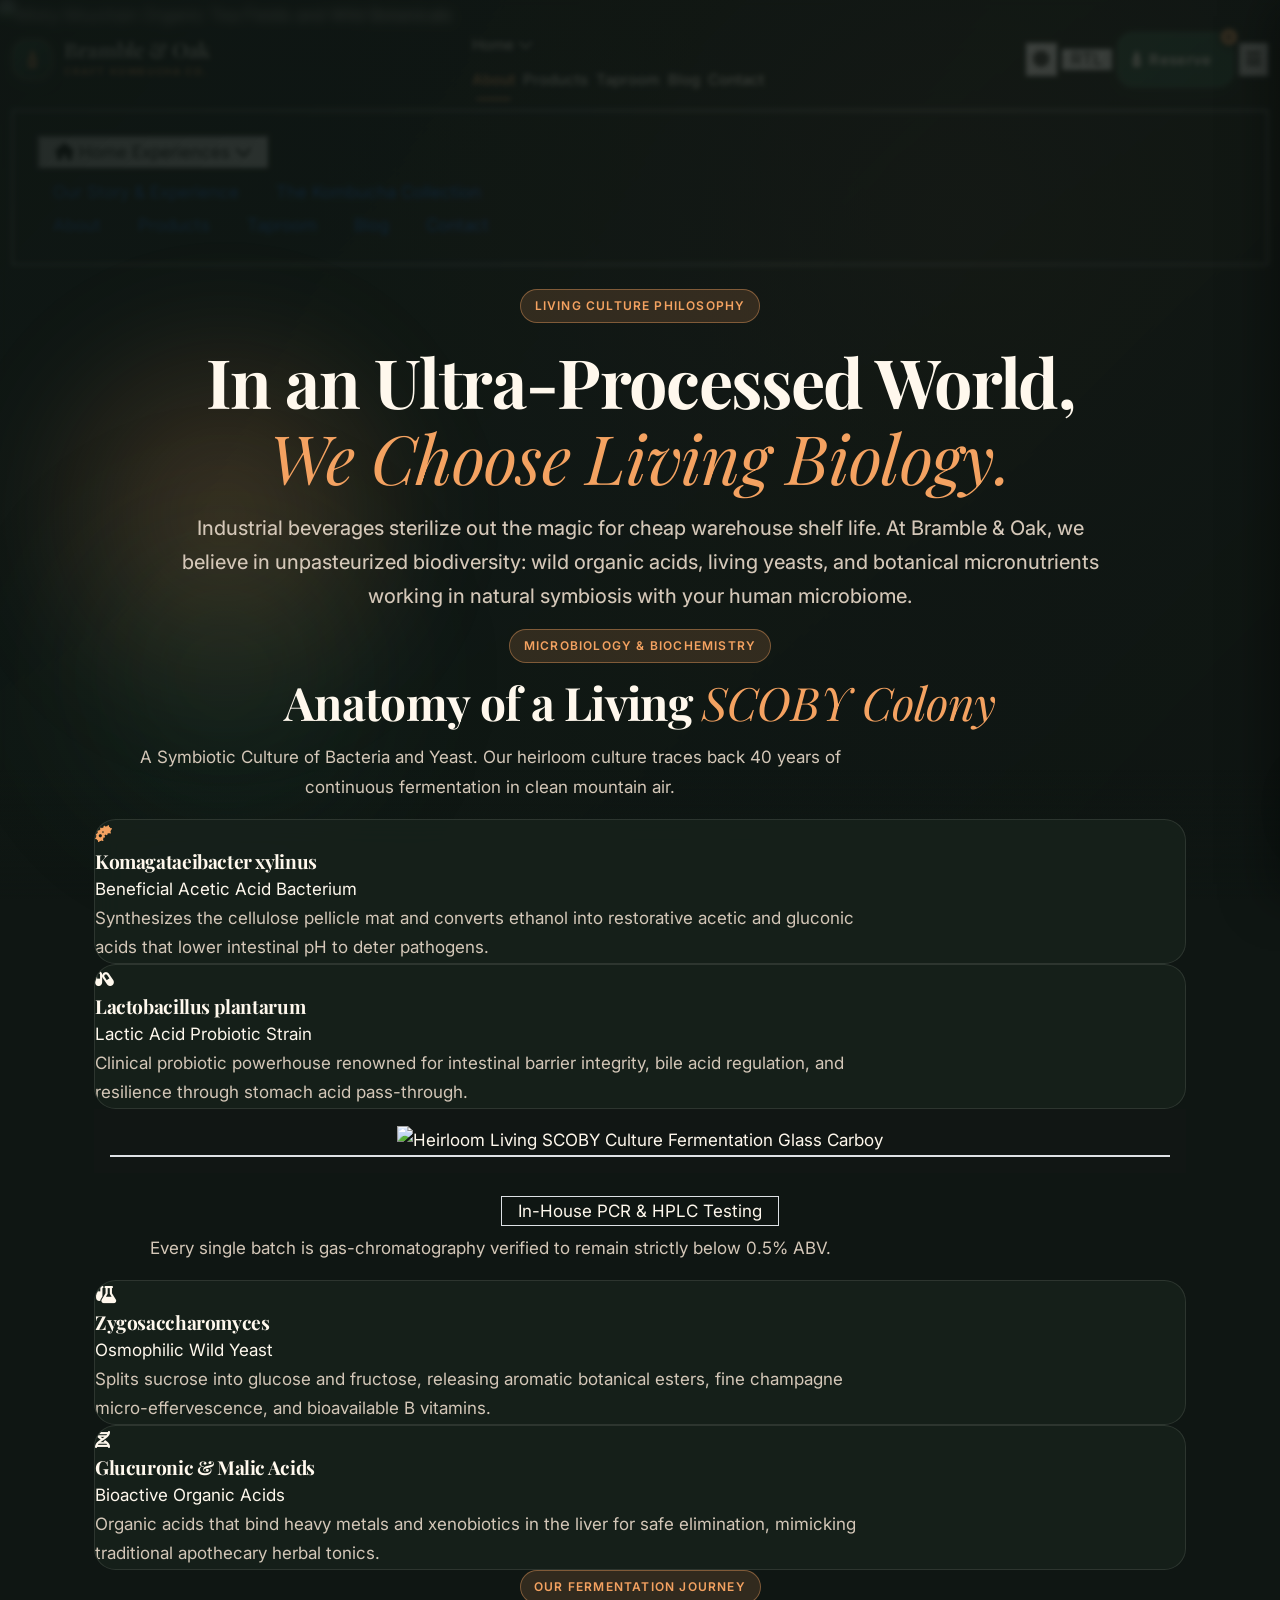
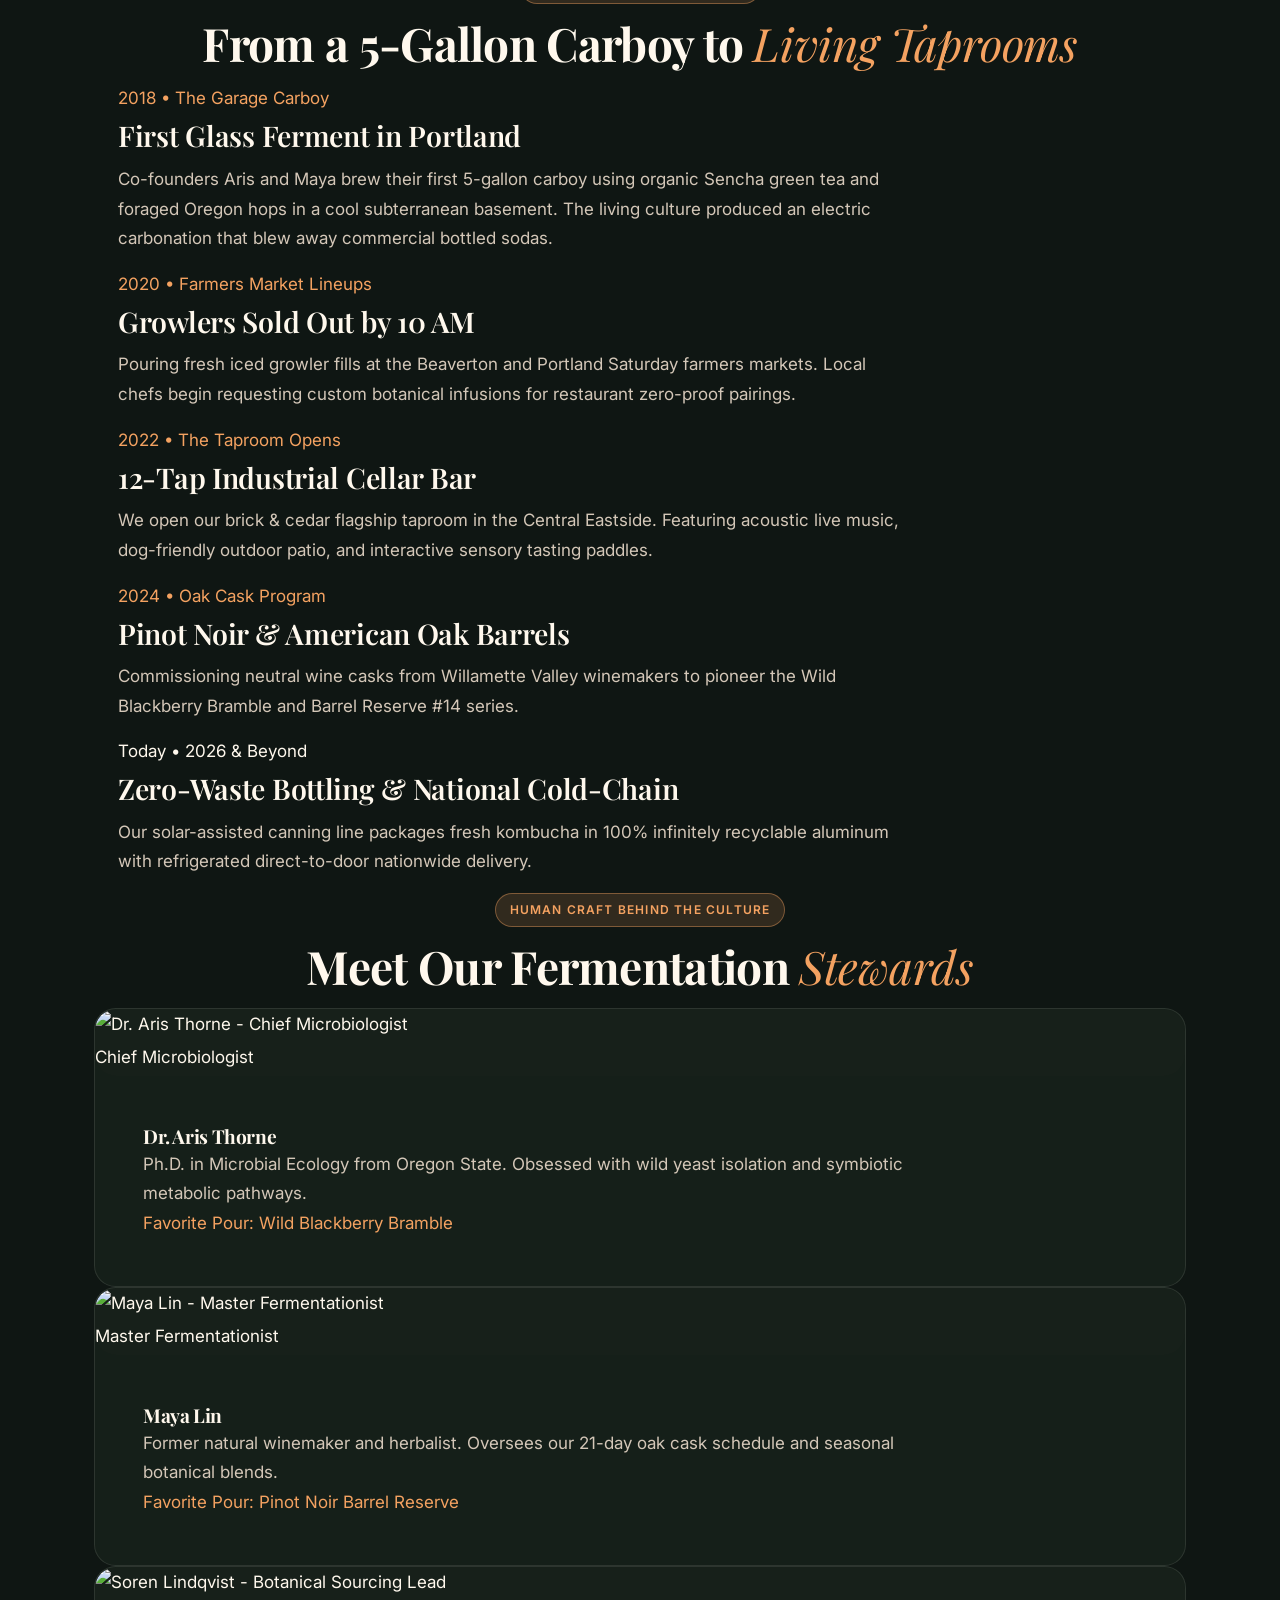
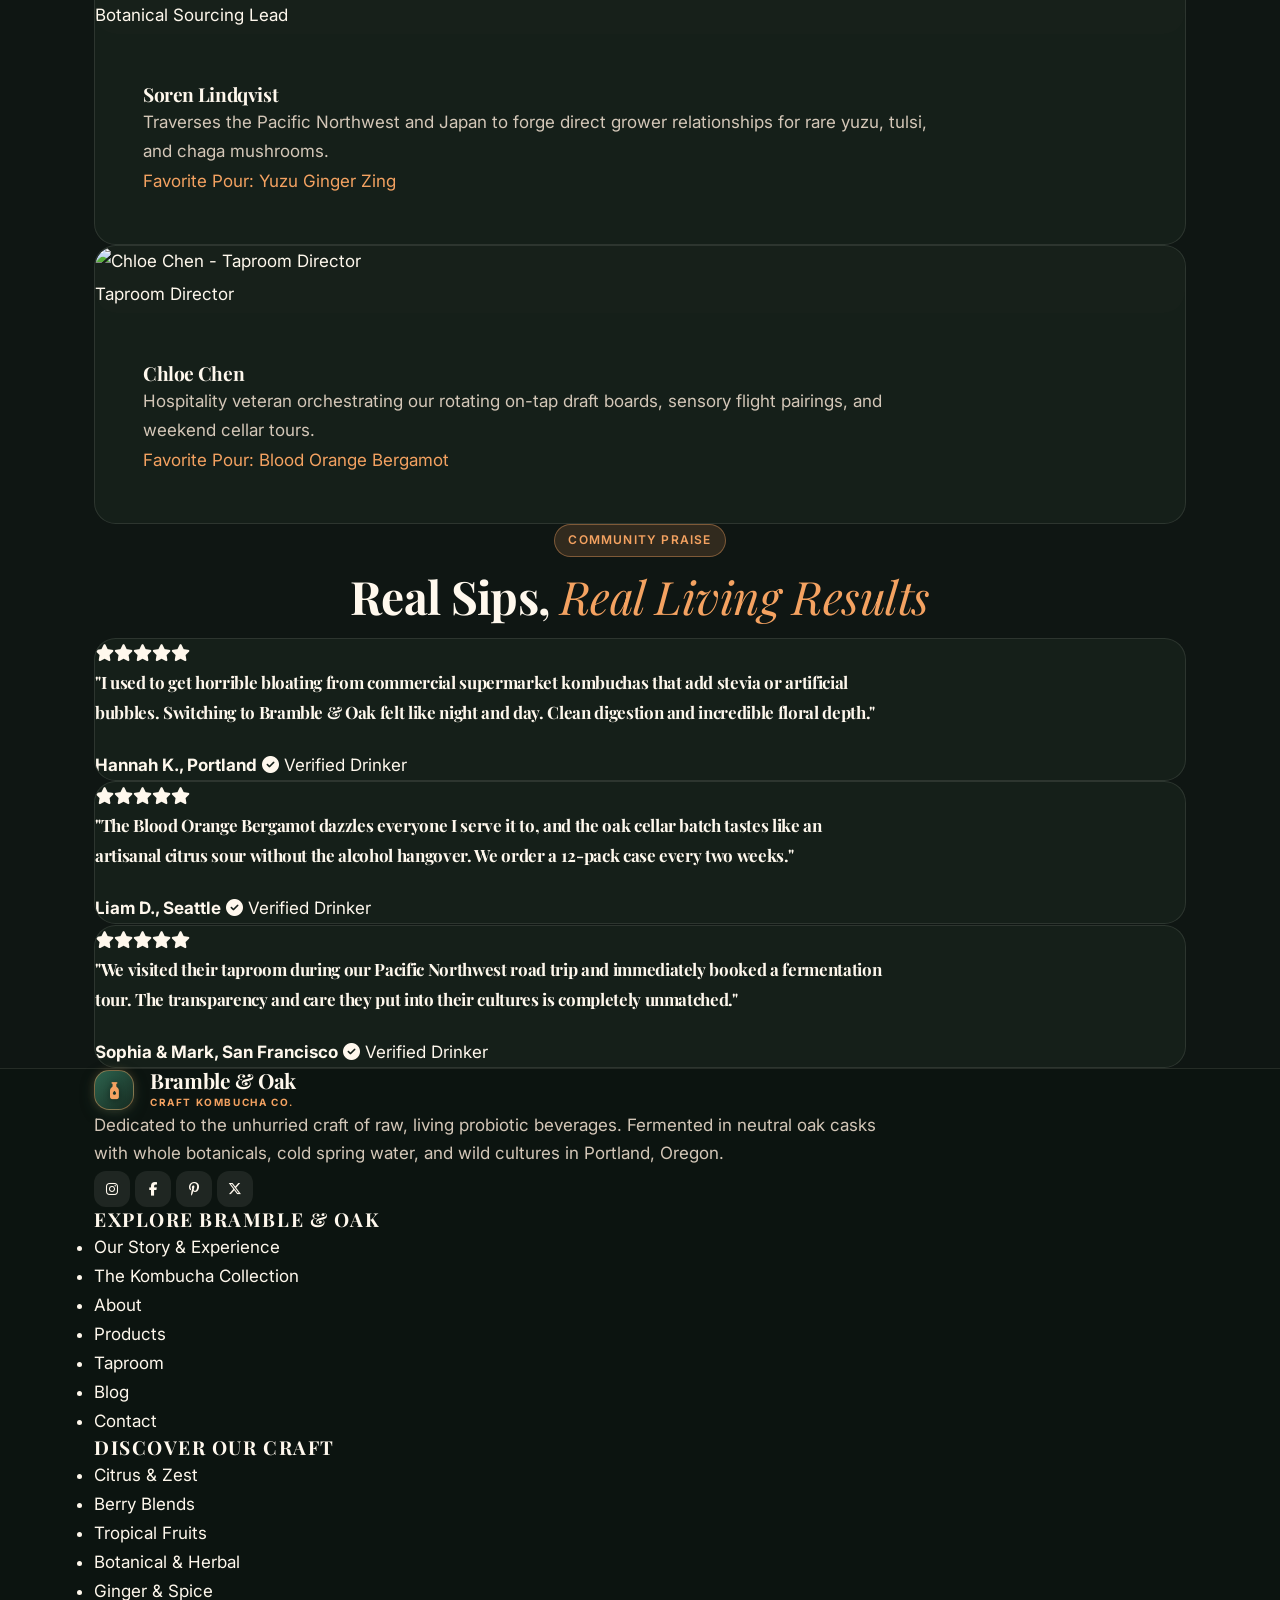
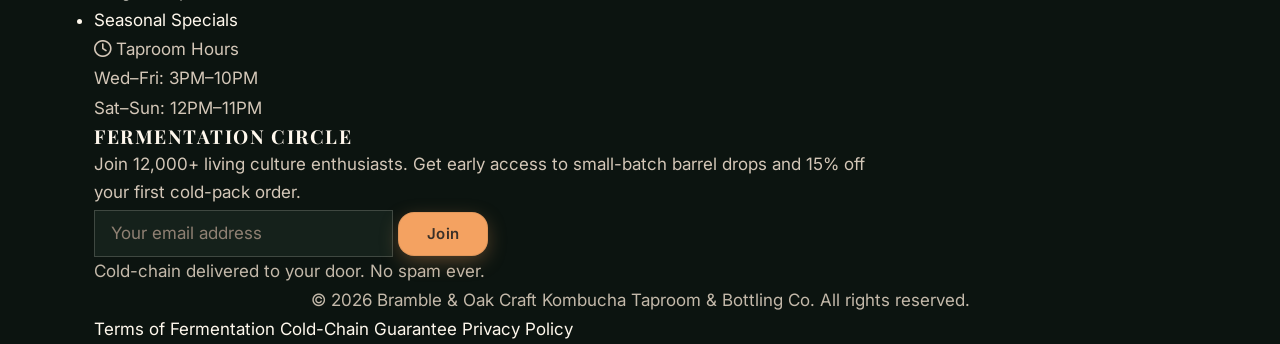
==== about.html @ 80ea899b "Initial commit - Craft Kombucha Taproom and Bottling Company" ====
<!DOCTYPE html>
<html lang="en" dir="ltr" class="dark">
<head>
  <meta charset="UTF-8">
  <meta name="viewport" content="width=device-width, initial-scale=1.0">
  <title>About Our Heritage & Science | Bramble & Oak Craft Kombucha</title>
  <meta name="description" content="Discover the craft kombucha heritage, SCOBY science, botanical sourcing, and master brewer team behind Bramble & Oak.">

  <!-- Responsive Brand Favicon -->
  <link rel="icon" type="image/svg+xml" href="assets/images/favicon.svg">
  <link rel="alternate icon" href="assets/images/favicon.svg">
  <meta name="theme-color" content="#234E3D">

  <!-- Zero-Flash Theme & RTL Initializer -->
  <script>
    (function() {
      const theme = localStorage.getItem('zyma_theme_preference');
      if (theme === 'light') {
        document.documentElement.classList.remove('dark');
      } else {
        document.documentElement.classList.add('dark');
      }
      const dir = localStorage.getItem('zyma_direction_preference');
      if (dir === 'rtl') {
        document.documentElement.setAttribute('dir', 'rtl');
      }
    })();
  </script>

  <!-- Google Fonts: Playfair Display (Headings) & Inter (Body, Nav & Buttons) -->
  <link rel="preconnect" href="https://fonts.googleapis.com">
  <link rel="preconnect" href="https://fonts.gstatic.com" crossorigin>
  <link href="https://fonts.googleapis.com/css2?family=Inter:wght@300;400;500;600;700&family=Playfair+Display:ital,wght@0,400;0,600;0,700;0,800;1,400;1,600;1,700&display=swap" rel="stylesheet">

  <!-- Bootstrap 5.3 CSS -->
  <link href="https://cdn.jsdelivr.net/npm/bootstrap@5.3.3/dist/css/bootstrap.min.css" rel="stylesheet">

  <!-- Font Awesome 6 Icons -->
  <link rel="stylesheet" href="https://cdnjs.cloudflare.com/ajax/libs/font-awesome/6.5.1/css/all.min.css">

  <!-- AOS Animations -->
  <link href="https://unpkg.com/aos@2.3.1/dist/aos.css" rel="stylesheet">

  <!-- Tailwind CSS CDN -->
  <script src="https://cdn.tailwindcss.com"></script>
  <script>
    tailwind.config = {
      darkMode: 'class',
      theme: {
        extend: {
          colors: {
            'forest-green': '#234E3D',
            'forest-green-hover': '#1B3F31',
            'warm-orange': '#F4A261',
            'warm-orange-hover': '#E7924F',
            'dark-brown': '#3A3028',
            'cream': '#FFF8ED',
            brand: {
              green: '#234E3D',
              orange: '#F4A261',
              brown: '#3A3028',
              cream: '#FFF8ED',
              dark: '#0F1613',
              surface: '#17211C',
            }
          },
          fontFamily: {
            heading: ['Playfair Display', 'Georgia', 'serif'],
            serif: ['Playfair Display', 'Georgia', 'serif'],
            body: ['Inter', 'system-ui', 'sans-serif'],
            sans: ['Inter', 'system-ui', 'sans-serif'],
          }
        }
      }
    }
  </script>

  <!-- Custom CSS -->
  <link rel="stylesheet" href="assets/css/custom.css">
</head>
<body class="bg-[#FDFBF7] dark:bg-[#0F1613] text-[#3A3028] dark:text-[#FFF8ED] transition-colors duration-300">

  <!-- ==========================================================================
       GLOBAL STICKY GLASSMORPHIC NAVBAR (BRAMBLE & OAK)
       ========================================================================== -->
  <header id="mainNavbar" class="fixed top-0 left-0 right-0 z-50 py-4 transition-all duration-300 border-b border-transparent">
    <div class="container mx-auto px-2.5 sm:px-6 lg:px-8">
      <div class="navbar-header-row flex items-center justify-between flex-nowrap w-full">
        
        <!-- Brand Logo -->
        <a href="index.html" class="brand-logo flex items-center gap-2.5 sm:gap-3 group text-decoration-none shrink min-w-0" aria-label="Bramble & Oak Craft Kombucha">
          <div class="brand-logo-icon shrink-0">
            <i class="fa-solid fa-bottle-droplet text-base sm:text-lg"></i>
          </div>
          <div class="brand-logo-text flex flex-col justify-center min-w-0">
            <span class="brand-logo-title">Bramble &amp; Oak</span>
            <span class="brand-logo-subtitle">Craft Kombucha Co.</span>
          </div>
        </a>

        <!-- Desktop Navigation Links (Inter, 14–16px, Medium/Semibold Weight) -->
        <nav class="hidden lg:flex items-center gap-7 text-sm font-medium text-[#3A3028] dark:text-[#FFF8ED]">
          <!-- Home Dropdown -->
          <div class="relative nav-dropdown-wrapper" id="homeDropdownWrapper">
            <button id="homeDropdownBtn" class="nav-link-item flex items-center gap-1.5 hover:text-[#F4A261] dark:hover:text-[#F4A261] transition py-2 border-0 bg-transparent text-[#3A3028] dark:text-[#FFF8ED]" aria-haspopup="true" aria-expanded="false">
              <span>Home</span>
              <i class="fa-solid fa-chevron-down text-[10px] opacity-75 transition-transform duration-200"></i>
            </button>
            <div id="homeDropdownMenu" class="nav-dropdown-menu absolute top-full left-0 mt-2 w-64 p-2 rounded-2xl bg-[#FDFBF7] dark:bg-[#17211C] border border-[#3A3028]/10 dark:border-[#FFF8ED]/10 shadow-2xl z-50">
              <a href="index.html" class="block px-3.5 py-2.5 rounded-xl text-xs font-semibold text-[#3A3028] dark:text-[#FFF8ED] hover:bg-[#F4A261]/15 hover:text-[#F4A261] transition text-decoration-none">
                <span class="block font-bold">Our Story &amp; Experience</span>
                <span class="text-[11px] text-[#3A3028]/70 dark:text-[#FFF8ED]/70 font-normal">General services &amp; brewery showcase</span>
              </a>
              <a href="home-niche.html" class="block px-3.5 py-2.5 rounded-xl text-xs font-semibold text-[#3A3028] dark:text-[#FFF8ED] hover:bg-[#F4A261]/15 hover:text-[#F4A261] transition text-decoration-none mt-1">
                <span class="block font-bold">The Kombucha Collection</span>
                <span class="text-[11px] text-[#3A3028]/70 dark:text-[#FFF8ED]/70 font-normal">Artisanal bottles &amp; reserve cellar</span>
              </a>
            </div>
          </div>

          <a href="about.html" class="nav-link-item hover:text-[#F4A261] dark:hover:text-[#F4A261] transition text-decoration-none text-warm-orange active font-semibold">About</a>
          <a href="products.html" class="nav-link-item hover:text-[#F4A261] dark:hover:text-[#F4A261] transition text-decoration-none">Products</a>
          <a href="taproom.html" class="nav-link-item hover:text-[#F4A261] dark:hover:text-[#F4A261] transition text-decoration-none">Taproom</a>
          <a href="blog.html" class="nav-link-item hover:text-[#F4A261] dark:hover:text-[#F4A261] transition text-decoration-none">Blog</a>
          <a href="contact.html" class="nav-link-item hover:text-[#F4A261] dark:hover:text-[#F4A261] transition text-decoration-none">Contact</a>
        </nav>

        <!-- Utilities (Single Line Responsive on All Screen Sizes) -->
        <div class="navbar-utilities-group flex items-center gap-1 sm:gap-2 lg:gap-2.5 shrink-0">
          <!-- Theme Toggle -->
          <button class="theme-toggle-btn w-8 h-8 sm:w-9 sm:h-9 rounded-lg sm:rounded-xl border border-[#3A3028]/15 dark:border-[#FFF8ED]/15 bg-white/70 dark:bg-[#17211C]/70 hover:bg-[#F4A261]/15 flex items-center justify-center transition shrink-0" title="Toggle Theme" aria-label="Toggle dark/light mode">
            <i class="theme-toggle-icon fa-solid fa-sun text-[#F4A261] text-xs sm:text-sm"></i>
          </button>

          <!-- RTL / LTR Toggle (Single Line Responsive across Mobile, Tablet & Desktop) -->
          <button class="rtl-toggle-btn flex items-center justify-center h-8 sm:h-9 px-2 sm:px-2.5 rounded-lg sm:rounded-xl border border-[#3A3028]/15 dark:border-[#FFF8ED]/15 bg-white/70 dark:bg-[#17211C]/70 hover:bg-[#F4A261]/15 text-xs font-bold text-[#3A3028] dark:text-[#FFF8ED] transition shrink-0" title="Toggle Direction (RTL / LTR)" aria-label="Toggle text direction">
            <span class="rtl-toggle-text text-[11px] sm:text-xs font-bold">RTL</span>
          </button>

          <!-- Shopping Cart Trigger Button with Live Badge -->
          <button data-cart-trigger class="btn-primary-forest relative px-2.5 sm:px-3.5 h-8 sm:h-9 rounded-lg sm:rounded-xl text-xs flex items-center gap-1.5 sm:gap-2 shadow-md shrink-0" aria-label="Open Cart">
            <i class="fa-solid fa-bottle-droplet text-xs sm:text-sm text-[#F4A261]"></i>
            <span class="hidden sm:inline">Reserve</span>
            <span class="cart-badge-count absolute -top-1.5 -right-1.5 min-w-[18px] sm:min-w-[20px] h-[18px] sm:h-[20px] px-1 bg-[#F4A261] text-[#3A3028] text-[10px] sm:text-[11px] font-bold rounded-full flex items-center justify-center shadow">
              0
            </span>
          </button>

          <!-- Mobile Hamburger Toggle -->
          <button id="mobileMenuToggle" class="lg:hidden w-8 h-8 sm:w-9 sm:h-9 rounded-lg sm:rounded-xl border border-[#3A3028]/15 dark:border-[#FFF8ED]/15 bg-white/70 dark:bg-[#17211C]/70 flex items-center justify-center text-[#3A3028] dark:text-[#FFF8ED] focus:outline-none shrink-0" aria-label="Open Menu" aria-expanded="false">
            <i class="fa-solid fa-bars text-xs sm:text-sm"></i>
          </button>
        </div>
      </div>

      <!-- Mobile Dropdown Menu -->
      <div id="mobileMenuDropdown" class="lg:hidden hidden mt-3 p-4 rounded-2xl bg-[#FDFBF7]/98 dark:bg-[#17211C]/98 border border-[#3A3028]/10 dark:border-[#FFF8ED]/10 shadow-2xl backdrop-blur-xl space-y-2">
        <!-- Expandable Home Submenu -->
        <div>
          <button id="mobileHomeSubToggle" class="w-full flex items-center justify-between px-3 py-2.5 rounded-xl text-sm font-semibold text-[#3A3028] dark:text-[#FFF8ED] hover:bg-[#F4A261]/15 transition" aria-expanded="false">
            <span class="flex items-center gap-2"><i class="fa-solid fa-house text-xs text-[#F4A261]"></i> Home Experiences</span>
            <i class="fa-solid fa-chevron-down text-xs transition-transform duration-200"></i>
          </button>
          <div id="mobileHomeSubMenu" class="hidden pl-4 pr-1 py-1 space-y-1 mt-1 border-l-2 border-[#F4A261]/40 ml-3">
            <a href="index.html" class="block px-3 py-2 rounded-lg text-xs font-semibold text-[#3A3028] dark:text-[#FFF8ED] hover:bg-[#F4A261]/15 hover:text-[#F4A261] transition text-decoration-none">
              Our Story & Experience
            </a>
            <a href="home-niche.html" class="block px-3 py-2 rounded-lg text-xs font-semibold text-[#3A3028] dark:text-[#FFF8ED] hover:bg-[#F4A261]/15 hover:text-[#F4A261] transition text-decoration-none">
              The Kombucha Collection
            </a>
          </div>
        </div>

        <a href="about.html" class="block px-3 py-2.5 rounded-xl text-sm font-semibold bg-[#F4A261]/15 text-[#F4A261] text-decoration-none">
          About
        </a>
        <a href="products.html" class="block px-3 py-2.5 rounded-xl text-sm font-semibold hover:bg-[#F4A261]/15 text-[#3A3028] dark:text-[#FFF8ED] text-decoration-none">
          Products
        </a>
        <a href="taproom.html" class="block px-3 py-2.5 rounded-xl text-sm font-semibold hover:bg-[#F4A261]/15 text-[#3A3028] dark:text-[#FFF8ED] text-decoration-none">
          Taproom
        </a>
        <a href="blog.html" class="block px-3 py-2.5 rounded-xl text-sm font-semibold hover:bg-[#F4A261]/15 text-[#3A3028] dark:text-[#FFF8ED] text-decoration-none">
          Blog
        </a>
        <a href="contact.html" class="block px-3 py-2.5 rounded-xl text-sm font-semibold hover:bg-[#F4A261]/15 text-[#3A3028] dark:text-[#FFF8ED] text-decoration-none">
          Contact
        </a>


      </div>
    </div>
  </header>

  <!-- ==========================================================================
       HERO: MANIFESTO
       H1: 56–72px desktop, 36–44px mobile, tight line height
       ========================================================================== -->
  <section class="relative min-h-[60vh] pt-36 pb-20 flex items-center overflow-hidden">
    <!-- Hero Background Image & Atmospheric Overlays -->
    <div class="hero-bg-layer" aria-hidden="true">
      <img src="https://images.unsplash.com/photo-1544787219-7f47ccb76574?auto=format&fit=crop&q=80&w=2000" 
           alt="Misty Mountain Organic Tea Fields and Wild Botanicals" 
           class="hero-bg-img hero-parallax-bg" 
           data-parallax-speed="0.16"
           loading="eager" 
           fetchpriority="high">
      <div class="hero-bg-overlay"></div>
      <div class="hero-bg-gradient-bottom"></div>
    </div>

    <div class="ambient-glow-amber top-10 left-1/3"></div>
    <div class="ambient-glow-green bottom-0 right-10"></div>

    <div class="container mx-auto px-4 sm:px-6 lg:px-8 relative z-10 text-center max-w-4xl">
      <span class="section-eyebrow hero-eyebrow-enter">
        Living Culture Philosophy
      </span>
      <h1 class="text-h1 hero-title-enter mt-2">
        In an Ultra-Processed World, <br>
        <span class="editorial-italic font-normal text-warm-orange">
          We Choose Living Biology.
        </span>
      </h1>
      <p class="lead-text mt-6 max-w-2xl mx-auto hero-lead-enter">
        Industrial beverages sterilize out the magic for cheap warehouse shelf life. At Bramble &amp; Oak, we believe in unpasteurized biodiversity: wild organic acids, living yeasts, and botanical micronutrients working in natural symbiosis with your human microbiome.
      </p>
    </div>
  </section>

  <!-- ==========================================================================
       THE SCOBY & MICROBIOME LAB INFOGRAPHIC
       ========================================================================== -->
  <section class="py-24 bg-[#F9F5EC]/60 dark:bg-[#111714] relative">
    <div class="container mx-auto px-4 sm:px-6 lg:px-8">
      
      <div class="max-w-3xl mx-auto text-center space-y-3 mb-16" data-aos="fade-up">
        <span class="section-eyebrow">
          Microbiology & Biochemistry
        </span>
        <h2 class="text-h2 font-heading">
          Anatomy of a Living <span class="editorial-italic font-normal text-warm-orange">SCOBY Colony</span>
        </h2>
        <p class="text-stone-600 dark:text-stone-300 text-sm">
          A Symbiotic Culture of Bacteria and Yeast. Our heirloom culture traces back 40 years of continuous fermentation in clean mountain air.
        </p>
      </div>

      <div class="grid grid-cols-1 lg:grid-cols-12 gap-8 items-center">
        
        <!-- Scientific Breakdown Cards Left (Bacteria) -->
        <div class="lg:col-span-4 space-y-6">
          
          <div class="glass-card p-6 space-y-2 hover-lift group cursor-pointer fade-up-scroll" data-aos="fade-right">
            <div class="flex items-center gap-3">
              <div class="w-10 h-10 rounded-xl bg-[#F4A261]/15 text-warm-orange flex items-center justify-center font-bold icon-blink-container">
                <i class="fa-solid fa-bacterium"></i>
              </div>
              <div>
                <h4 class="font-heading font-bold text-base text-stone-900 dark:text-white m-0">Komagataeibacter xylinus</h4>
                <span class="text-[11px] text-stone-500 dark:text-stone-400 font-sans">Beneficial Acetic Acid Bacterium</span>
              </div>
            </div>
            <p class="text-xs text-stone-600 dark:text-stone-300 m-0 leading-relaxed">
              Synthesizes the cellulose pellicle mat and converts ethanol into restorative acetic and gluconic acids that lower intestinal pH to deter pathogens.
            </p>
          </div>

          <div class="glass-card p-6 space-y-2 hover-lift group cursor-pointer fade-up-scroll" data-aos="fade-right" data-aos-delay="100">
            <div class="flex items-center gap-3">
              <div class="w-10 h-10 rounded-xl bg-[#234E3D]/15 text-[#234E3D] dark:text-[#F4A261] flex items-center justify-center font-bold icon-blink-container">
                <i class="fa-solid fa-capsules"></i>
              </div>
              <div>
                <h4 class="font-heading font-bold text-base text-stone-900 dark:text-white m-0">Lactobacillus plantarum</h4>
                <span class="text-[11px] text-stone-500 dark:text-stone-400 font-sans">Lactic Acid Probiotic Strain</span>
              </div>
            </div>
            <p class="text-xs text-stone-600 dark:text-stone-300 m-0 leading-relaxed">
              Clinical probiotic powerhouse renowned for intestinal barrier integrity, bile acid regulation, and resilience through stomach acid pass-through.
            </p>
          </div>

        </div>

        <!-- Center Visual Microscope Representation -->
        <div class="lg:col-span-4 text-center" data-aos="zoom-in">
          <div class="relative mx-auto max-w-xs">
            <div class="w-72 h-72 mx-auto rounded-full bg-gradient-to-tr from-[#F4A261]/20 via-[#234E3D]/20 to-sky-500/20 p-3 shadow-2xl relative img-zoom-container">
              <img src="https://images.unsplash.com/photo-1595981267035-7b04ca84a82d?auto=format&fit=crop&q=80&w=800" 
                   alt="Heirloom Living SCOBY Culture Fermentation Glass Carboy" 
                   loading="lazy"
                   class="w-full h-full object-cover rounded-full border-4 border-white/20 dark:border-stone-700/50 hover-scale transition-transform duration-700">
              
              <div class="absolute inset-0 rounded-full border border-[#F4A261]/40 animate-ping pointer-events-none opacity-40"></div>
            </div>
            <div class="mt-4">
              <span class="inline-block px-3 py-1 rounded-full text-xs font-semibold uppercase tracking-wider bg-stone-900 text-[#F4A261] border border-stone-800 font-sans">
                In-House PCR & HPLC Testing
              </span>
              <p class="text-xs text-stone-500 dark:text-stone-400 mt-2">Every single batch is gas-chromatography verified to remain strictly below 0.5% ABV.</p>
            </div>
          </div>
        </div>

        <!-- Scientific Breakdown Cards Right (Yeast & Acids) -->
        <div class="lg:col-span-4 space-y-6">
          
          <div class="glass-card p-6 space-y-2 hover-lift group cursor-pointer fade-up-scroll" data-aos="fade-left">
            <div class="flex items-center gap-3">
              <div class="w-10 h-10 rounded-xl bg-purple-500/15 text-purple-400 flex items-center justify-center font-bold icon-blink-container">
                <i class="fa-solid fa-flask-vial"></i>
              </div>
              <div>
                <h4 class="font-heading font-bold text-base text-stone-900 dark:text-white m-0">Zygosaccharomyces</h4>
                <span class="text-[11px] text-stone-500 dark:text-stone-400 font-sans">Osmophilic Wild Yeast</span>
              </div>
            </div>
            <p class="text-xs text-stone-600 dark:text-stone-300 m-0 leading-relaxed">
              Splits sucrose into glucose and fructose, releasing aromatic botanical esters, fine champagne micro-effervescence, and bioavailable B vitamins.
            </p>
          </div>

          <div class="glass-card p-6 space-y-2 hover-lift group cursor-pointer fade-up-scroll" data-aos="fade-left" data-aos-delay="100">
            <div class="flex items-center gap-3">
              <div class="w-10 h-10 rounded-xl bg-sky-500/15 text-sky-400 flex items-center justify-center font-bold icon-blink-container">
                <i class="fa-solid fa-dna"></i>
              </div>
              <div>
                <h4 class="font-heading font-bold text-base text-stone-900 dark:text-white m-0">Glucuronic & Malic Acids</h4>
                <span class="text-[11px] text-stone-500 dark:text-stone-400 font-sans">Bioactive Organic Acids</span>
              </div>
            </div>
            <p class="text-xs text-stone-600 dark:text-stone-300 m-0 leading-relaxed">
              Organic acids that bind heavy metals and xenobiotics in the liver for safe elimination, mimicking traditional apothecary herbal tonics.
            </p>
          </div>

        </div>

      </div>

    </div>
  </section>

  <!-- ==========================================================================
       INTERACTIVE VERTICAL TIMELINE
       ========================================================================== -->
  <section class="py-24 relative overflow-hidden">
    <div class="container mx-auto px-4 sm:px-6 lg:px-8">
      
      <div class="max-w-2xl mx-auto text-center space-y-3 mb-20" data-aos="fade-up">
        <span class="section-eyebrow">
          Our Fermentation Journey
        </span>
        <h2 class="text-h2 font-heading">
          From a 5-Gallon Carboy to <span class="editorial-italic font-normal text-warm-orange">Living Taprooms</span>
        </h2>
      </div>

      <!-- Timeline Structure -->
      <div class="max-w-3xl mx-auto relative border-l-2 border-[#F4A261]/35 ms-4 sm:ms-auto space-y-12">
        
        <!-- 2018 -->
        <div class="relative ps-8 group" data-aos="fade-up">
          <div class="absolute -left-[9px] top-1.5 w-4 h-4 rounded-full bg-[#F4A261] border-4 border-stone-900"></div>
          <span class="text-xs font-semibold uppercase tracking-wider text-warm-orange font-sans">2018 • The Garage Carboy</span>
          <h3 class="text-h3 font-heading font-bold text-stone-900 dark:text-white mt-1">First Glass Ferment in Portland</h3>
          <p class="text-xs sm:text-sm text-stone-600 dark:text-stone-300 mt-2 leading-relaxed">
            Co-founders Aris and Maya brew their first 5-gallon carboy using organic Sencha green tea and foraged Oregon hops in a cool subterranean basement. The living culture produced an electric carbonation that blew away commercial bottled sodas.
          </p>
        </div>

        <!-- 2020 -->
        <div class="relative ps-8 group" data-aos="fade-up" data-aos-delay="100">
          <div class="absolute -left-[9px] top-1.5 w-4 h-4 rounded-full bg-[#F4A261] border-4 border-stone-900"></div>
          <span class="text-xs font-semibold uppercase tracking-wider text-warm-orange font-sans">2020 • Farmers Market Lineups</span>
          <h3 class="text-h3 font-heading font-bold text-stone-900 dark:text-white mt-1">Growlers Sold Out by 10 AM</h3>
          <p class="text-xs sm:text-sm text-stone-600 dark:text-stone-300 mt-2 leading-relaxed">
            Pouring fresh iced growler fills at the Beaverton and Portland Saturday farmers markets. Local chefs begin requesting custom botanical infusions for restaurant zero-proof pairings.
          </p>
        </div>

        <!-- 2022 -->
        <div class="relative ps-8 group" data-aos="fade-up" data-aos-delay="200">
          <div class="absolute -left-[9px] top-1.5 w-4 h-4 rounded-full bg-[#F4A261] border-4 border-stone-900"></div>
          <span class="text-xs font-semibold uppercase tracking-wider text-warm-orange font-sans">2022 • The Taproom Opens</span>
          <h3 class="text-h3 font-heading font-bold text-stone-900 dark:text-white mt-1">12-Tap Industrial Cellar Bar</h3>
          <p class="text-xs sm:text-sm text-stone-600 dark:text-stone-300 mt-2 leading-relaxed">
            We open our brick & cedar flagship taproom in the Central Eastside. Featuring acoustic live music, dog-friendly outdoor patio, and interactive sensory tasting paddles.
          </p>
        </div>

        <!-- 2024 -->
        <div class="relative ps-8 group" data-aos="fade-up" data-aos-delay="300">
          <div class="absolute -left-[9px] top-1.5 w-4 h-4 rounded-full bg-[#F4A261] border-4 border-stone-900"></div>
          <span class="text-xs font-semibold uppercase tracking-wider text-warm-orange font-sans">2024 • Oak Cask Program</span>
          <h3 class="text-h3 font-heading font-bold text-stone-900 dark:text-white mt-1">Pinot Noir & American Oak Barrels</h3>
          <p class="text-xs sm:text-sm text-stone-600 dark:text-stone-300 mt-2 leading-relaxed">
            Commissioning neutral wine casks from Willamette Valley winemakers to pioneer the Wild Blackberry Bramble and Barrel Reserve #14 series.
          </p>
        </div>

        <!-- 2026 -->
        <div class="relative ps-8 group" data-aos="fade-up" data-aos-delay="400">
          <div class="absolute -left-[9px] top-1.5 w-4 h-4 rounded-full bg-[#234E3D] dark:bg-[#F4A261] border-4 border-stone-900 animate-pulse"></div>
          <span class="text-xs font-semibold uppercase tracking-wider text-[#234E3D] dark:text-[#F4A261] font-sans">Today • 2026 & Beyond</span>
          <h3 class="text-h3 font-heading font-bold text-stone-900 dark:text-white mt-1">Zero-Waste Bottling & National Cold-Chain</h3>
          <p class="text-xs sm:text-sm text-stone-600 dark:text-stone-300 mt-2 leading-relaxed">
            Our solar-assisted canning line packages fresh kombucha in 100% infinitely recyclable aluminum with refrigerated direct-to-door nationwide delivery.
          </p>
        </div>

      </div>

    </div>
  </section>

  <!-- ==========================================================================
       MASTER BREWERS & FOUNDERS
       ========================================================================== -->
  <section class="py-24 bg-[#F9F5EC]/60 dark:bg-[#111714]">
    <div class="container mx-auto px-4 sm:px-6 lg:px-8">
      
      <div class="max-w-2xl mx-auto text-center space-y-3 mb-16" data-aos="fade-up">
        <span class="section-eyebrow">
          Human Craft Behind The Culture
        </span>
        <h2 class="text-h2 font-heading">
          Meet Our Fermentation <span class="editorial-italic font-normal text-warm-orange">Stewards</span>
        </h2>
      </div>

      <div class="grid grid-cols-1 sm:grid-cols-2 lg:grid-cols-4 gap-6 items-stretch">
        
        <!-- Team 1 -->
        <div class="glass-card overflow-hidden group hover-lift flex flex-col h-full rounded-2xl fade-up-scroll" data-aos="fade-up" data-aos-delay="50">
          <div class="aspect-[4/5] sm:aspect-[3/4] lg:aspect-[4/5] w-full overflow-hidden relative bg-stone-200 dark:bg-stone-800 img-zoom-container">
            <img src="https://images.unsplash.com/photo-1507003211169-0a1dd7228f2d?auto=format&fit=crop&q=80&w=800" 
                 alt="Dr. Aris Thorne - Chief Microbiologist" 
                 loading="lazy"
                 class="w-full h-full object-cover object-top group-hover:scale-105 transition-transform duration-500">
            <div class="absolute bottom-3 left-3 px-2.5 py-1 rounded-lg bg-stone-950/80 backdrop-blur text-[10px] text-[#F4A261] font-semibold uppercase tracking-wider font-sans">
              Chief Microbiologist
            </div>
          </div>
          <div class="p-5 flex-1 flex flex-col justify-between space-y-3">
            <div class="space-y-1.5">
              <h4 class="font-heading font-bold text-lg text-stone-900 dark:text-white m-0">Dr. Aris Thorne</h4>
              <p class="text-xs text-stone-600 dark:text-stone-300 leading-relaxed m-0">
                Ph.D. in Microbial Ecology from Oregon State. Obsessed with wild yeast isolation and symbiotic metabolic pathways.
              </p>
            </div>
            <span class="block text-[11px] font-semibold text-warm-orange pt-1 border-t border-stone-200/60 dark:border-stone-800/80">
              Favorite Pour: Wild Blackberry Bramble
            </span>
          </div>
        </div>

        <!-- Team 2 -->
        <div class="glass-card overflow-hidden group hover-lift flex flex-col h-full rounded-2xl fade-up-scroll" data-aos="fade-up" data-aos-delay="100">
          <div class="aspect-[4/5] sm:aspect-[3/4] lg:aspect-[4/5] w-full overflow-hidden relative bg-stone-200 dark:bg-stone-800 img-zoom-container">
            <img src="https://images.unsplash.com/photo-1534528741775-53994a69daeb?auto=format&fit=crop&q=80&w=800" 
                 alt="Maya Lin - Master Fermentationist" 
                 loading="lazy"
                 class="w-full h-full object-cover object-center group-hover:scale-105 transition-transform duration-500">
            <div class="absolute bottom-3 left-3 px-2.5 py-1 rounded-lg bg-stone-950/80 backdrop-blur text-[10px] text-[#F4A261] font-semibold uppercase tracking-wider font-sans">
              Master Fermentationist
            </div>
          </div>
          <div class="p-5 flex-1 flex flex-col justify-between space-y-3">
            <div class="space-y-1.5">
              <h4 class="font-heading font-bold text-lg text-stone-900 dark:text-white m-0">Maya Lin</h4>
              <p class="text-xs text-stone-600 dark:text-stone-300 leading-relaxed m-0">
                Former natural winemaker and herbalist. Oversees our 21-day oak cask schedule and seasonal botanical blends.
              </p>
            </div>
            <span class="block text-[11px] font-semibold text-warm-orange pt-1 border-t border-stone-200/60 dark:border-stone-800/80">
              Favorite Pour: Pinot Noir Barrel Reserve
            </span>
          </div>
        </div>

        <!-- Team 3 -->
        <div class="glass-card overflow-hidden group hover-lift flex flex-col h-full rounded-2xl fade-up-scroll" data-aos="fade-up" data-aos-delay="150">
          <div class="aspect-[4/5] sm:aspect-[3/4] lg:aspect-[4/5] w-full overflow-hidden relative bg-stone-200 dark:bg-stone-800 img-zoom-container">
            <img src="https://images.unsplash.com/photo-1500648767791-00dcc994a43e?auto=format&fit=crop&q=80&w=800" 
                 alt="Soren Lindqvist - Botanical Sourcing Lead" 
                 loading="lazy"
                 class="w-full h-full object-cover object-top group-hover:scale-105 transition-transform duration-500">
            <div class="absolute bottom-3 left-3 px-2.5 py-1 rounded-lg bg-stone-950/80 backdrop-blur text-[10px] text-[#F4A261] font-semibold uppercase tracking-wider font-sans">
              Botanical Sourcing Lead
            </div>
          </div>
          <div class="p-5 flex-1 flex flex-col justify-between space-y-3">
            <div class="space-y-1.5">
              <h4 class="font-heading font-bold text-lg text-stone-900 dark:text-white m-0">Soren Lindqvist</h4>
              <p class="text-xs text-stone-600 dark:text-stone-300 leading-relaxed m-0">
                Traverses the Pacific Northwest and Japan to forge direct grower relationships for rare yuzu, tulsi, and chaga mushrooms.
              </p>
            </div>
            <span class="block text-[11px] font-semibold text-warm-orange pt-1 border-t border-stone-200/60 dark:border-stone-800/80">
              Favorite Pour: Yuzu Ginger Zing
            </span>
          </div>
        </div>

        <!-- Team 4 -->
        <div class="glass-card overflow-hidden group hover-lift flex flex-col h-full rounded-2xl fade-up-scroll" data-aos="fade-up" data-aos-delay="200">
          <div class="aspect-[4/5] sm:aspect-[3/4] lg:aspect-[4/5] w-full overflow-hidden relative bg-stone-200 dark:bg-stone-800 img-zoom-container">
            <img src="https://images.unsplash.com/photo-1580489944761-15a19d654956?auto=format&fit=crop&q=80&w=800" 
                 alt="Chloe Chen - Taproom Director" 
                 loading="lazy"
                 class="w-full h-full object-cover object-center group-hover:scale-105 transition-transform duration-500">
            <div class="absolute bottom-3 left-3 px-2.5 py-1 rounded-lg bg-stone-950/80 backdrop-blur text-[10px] text-[#F4A261] font-semibold uppercase tracking-wider font-sans">
              Taproom Director
            </div>
          </div>
          <div class="p-5 flex-1 flex flex-col justify-between space-y-3">
            <div class="space-y-1.5">
              <h4 class="font-heading font-bold text-lg text-stone-900 dark:text-white m-0">Chloe Chen</h4>
              <p class="text-xs text-stone-600 dark:text-stone-300 leading-relaxed m-0">
                Hospitality veteran orchestrating our rotating on-tap draft boards, sensory flight pairings, and weekend cellar tours.
              </p>
            </div>
            <span class="block text-[11px] font-semibold text-warm-orange pt-1 border-t border-stone-200/60 dark:border-stone-800/80">
              Favorite Pour: Blood Orange Bergamot
            </span>
          </div>
        </div>

      </div>

    </div>
  </section>

  <!-- ==========================================================================
       CUSTOMER TESTIMONIALS
       ========================================================================== -->
  <section class="py-24 relative overflow-hidden">
    <div class="container mx-auto px-4 sm:px-6 lg:px-8">
      
      <div class="max-w-2xl mx-auto text-center space-y-3 mb-16" data-aos="fade-up">
        <span class="section-eyebrow">
          Community Praise
        </span>
        <h2 class="text-h2 font-heading">
          Real Sips, <span class="editorial-italic font-normal text-warm-orange">Real Living Results</span>
        </h2>
      </div>

      <div class="grid grid-cols-1 md:grid-cols-3 gap-6">
        
        <div class="glass-card p-6 space-y-4 hover-lift" data-aos="fade-up">
          <div class="flex text-[#F4A261] text-xs gap-1">
            <i class="fa-solid fa-star"></i><i class="fa-solid fa-star"></i><i class="fa-solid fa-star"></i><i class="fa-solid fa-star"></i><i class="fa-solid fa-star"></i>
          </div>
          <p class="text-xs sm:text-sm text-stone-700 dark:text-stone-300 leading-relaxed italic font-heading">
            "I used to get horrible bloating from commercial supermarket kombuchas that add stevia or artificial bubbles. Switching to Bramble &amp; Oak felt like night and day. Clean digestion and incredible floral depth."
          </p>
          <div class="pt-2 border-t border-stone-200 dark:border-stone-800 flex items-center justify-between text-xs">
            <strong class="text-stone-900 dark:text-white font-sans">Hannah K., Portland</strong>
            <span class="text-emerald-500 font-semibold text-[11px]"><i class="fa-solid fa-circle-check"></i> Verified Drinker</span>
          </div>
        </div>

        <div class="glass-card p-6 space-y-4 hover-lift" data-aos="fade-up" data-aos-delay="100">
          <div class="flex text-[#F4A261] text-xs gap-1">
            <i class="fa-solid fa-star"></i><i class="fa-solid fa-star"></i><i class="fa-solid fa-star"></i><i class="fa-solid fa-star"></i><i class="fa-solid fa-star"></i>
          </div>
          <p class="text-xs sm:text-sm text-stone-700 dark:text-stone-300 leading-relaxed italic font-heading">
            "The Blood Orange Bergamot dazzles everyone I serve it to, and the oak cellar batch tastes like an artisanal citrus sour without the alcohol hangover. We order a 12-pack case every two weeks."
          </p>
          <div class="pt-2 border-t border-stone-200 dark:border-stone-800 flex items-center justify-between text-xs">
            <strong class="text-stone-900 dark:text-white font-sans">Liam D., Seattle</strong>
            <span class="text-emerald-500 font-semibold text-[11px]"><i class="fa-solid fa-circle-check"></i> Verified Drinker</span>
          </div>
        </div>

        <div class="glass-card p-6 space-y-4 hover-lift" data-aos="fade-up" data-aos-delay="200">
          <div class="flex text-[#F4A261] text-xs gap-1">
            <i class="fa-solid fa-star"></i><i class="fa-solid fa-star"></i><i class="fa-solid fa-star"></i><i class="fa-solid fa-star"></i><i class="fa-solid fa-star"></i>
          </div>
          <p class="text-xs sm:text-sm text-stone-700 dark:text-stone-300 leading-relaxed italic font-heading">
            "We visited their taproom during our Pacific Northwest road trip and immediately booked a fermentation tour. The transparency and care they put into their cultures is completely unmatched."
          </p>
          <div class="pt-2 border-t border-stone-200 dark:border-stone-800 flex items-center justify-between text-xs">
            <strong class="text-stone-900 dark:text-white font-sans">Sophia & Mark, San Francisco</strong>
            <span class="text-emerald-500 font-semibold text-[11px]"><i class="fa-solid fa-circle-check"></i> Verified Drinker</span>
          </div>
        </div>

      </div>

    </div>
  </section>

  <!-- ==========================================================================
       FOOTER
       ========================================================================== -->
  <footer class="site-footer pt-16 pb-12">
    <div class="container mx-auto px-4 sm:px-6 lg:px-8">
      <div class="grid grid-cols-1 sm:grid-cols-2 lg:grid-cols-12 gap-8 lg:gap-10 pb-12 border-b footer-divider">
        
        <!-- Column 1 — Brand (4 cols) -->
        <div class="lg:col-span-4 space-y-4">
          <a href="index.html" class="brand-logo flex items-center gap-3 group text-decoration-none m-0" aria-label="Bramble & Oak Craft Kombucha">
            <div class="brand-logo-icon">
              <i class="fa-solid fa-bottle-droplet text-lg"></i>
            </div>
            <div class="brand-logo-text flex flex-col justify-center">
              <span class="brand-logo-title">Bramble &amp; Oak</span>
              <span class="brand-logo-subtitle">Craft Kombucha Co.</span>
            </div>
          </a>
          <p class="text-xs footer-desc max-w-sm m-0">
            Dedicated to the unhurried craft of raw, living probiotic beverages. Fermented in neutral oak casks with whole botanicals, cold spring water, and wild cultures in Portland, Oregon.
          </p>
          <!-- Social Media Icons -->
          <div class="flex items-center gap-2.5 pt-1">
            <a href="https://instagram.com" target="_blank" rel="noopener noreferrer" class="footer-social-btn" aria-label="Instagram">
              <i class="fa-brands fa-instagram"></i>
            </a>
            <a href="https://facebook.com" target="_blank" rel="noopener noreferrer" class="footer-social-btn" aria-label="Facebook">
              <i class="fa-brands fa-facebook-f"></i>
            </a>
            <a href="https://pinterest.com" target="_blank" rel="noopener noreferrer" class="footer-social-btn" aria-label="Pinterest">
              <i class="fa-brands fa-pinterest-p"></i>
            </a>
            <a href="https://twitter.com" target="_blank" rel="noopener noreferrer" class="footer-social-btn" aria-label="Twitter">
              <i class="fa-brands fa-x-twitter"></i>
            </a>
          </div>
        </div>

        <!-- Column 2 — Explore Bramble & Oak (2 cols) -->
        <div class="lg:col-span-2 space-y-3">
          <h4 class="footer-heading text-xs m-0">Explore Bramble &amp; Oak</h4>
          <ul class="space-y-2 text-xs p-0 m-0 list-none">
            <li><a href="index.html" class="footer-link">Our Story &amp; Experience</a></li>
            <li><a href="home-niche.html" class="footer-link">The Kombucha Collection</a></li>
            <li><a href="about.html" class="footer-link">About</a></li>
            <li><a href="products.html" class="footer-link">Products</a></li>
            <li><a href="taproom.html" class="footer-link">Taproom</a></li>
            <li><a href="blog.html" class="footer-link">Blog</a></li>
            <li><a href="contact.html" class="footer-link">Contact</a></li>
          </ul>
        </div>

        <!-- Column 3 — Discover Our Craft (3 cols) -->
        <div class="lg:col-span-3 space-y-3">
          <h4 class="footer-heading text-xs m-0">Discover Our Craft</h4>
          <ul class="space-y-2 text-xs p-0 m-0 list-none">
            <li><a href="products.html?category=citrus-zest" class="footer-link">Citrus &amp; Zest</a></li>
            <li><a href="products.html?category=berry-blends" class="footer-link">Berry Blends</a></li>
            <li><a href="products.html?category=tropical-fruits" class="footer-link">Tropical Fruits</a></li>
            <li><a href="products.html?category=botanical-herbal" class="footer-link">Botanical &amp; Herbal</a></li>
            <li><a href="products.html?category=ginger-spice" class="footer-link">Ginger &amp; Spice</a></li>
            <li><a href="products.html?category=seasonal-specials" class="footer-link">Seasonal Specials</a></li>
          </ul>
          <div class="pt-2.5 border-t border-stone-200/50 dark:border-stone-800/50 text-[11px] footer-desc space-y-0.5">
            <p class="m-0 font-semibold text-[#234E3D] dark:text-[#F4A261] flex items-center gap-1.5">
              <i class="fa-regular fa-clock text-[10px]"></i>
              <span>Taproom Hours</span>
            </p>
            <p class="m-0">Wed–Fri: 3PM–10PM</p>
            <p class="m-0">Sat–Sun: 12PM–11PM</p>
          </div>
        </div>

        <!-- Column 4 — Fermentation Circle (Newsletter) (3 cols) -->
        <div class="lg:col-span-3 space-y-3">
          <h4 class="footer-heading text-xs m-0">Fermentation Circle</h4>
          <p class="text-xs footer-desc leading-relaxed m-0">
            Join 12,000+ living culture enthusiasts. Get early access to small-batch barrel drops and 15% off your first cold-pack order.
          </p>

          <form class="newsletter-form space-y-2 pt-1">
            <div class="flex gap-2">
              <input type="email" placeholder="Your email address" required 
                class="footer-input flex-1 px-3 py-2 text-xs rounded-xl focus:outline-none focus:ring-2 focus:ring-[#F4A261]">
              <button type="submit" class="btn-secondary-orange px-3.5 py-2 text-xs font-semibold rounded-xl flex-shrink-0">
                Join
              </button>
            </div>
            <span class="block text-[11px] footer-desc">Cold-chain delivered to your door. No spam ever.</span>
          </form>
        </div>

      </div>

      <!-- Footer Bottom -->
      <div class="pt-6 flex flex-col sm:flex-row items-center justify-between gap-4 text-xs footer-copyright">
        <div class="text-center sm:text-left">
          &copy; <span class="current-year">2026</span> Bramble &amp; Oak Craft Kombucha Taproom &amp; Bottling Co. All rights reserved.
        </div>
        <div class="flex flex-wrap items-center justify-center sm:justify-end gap-5">
          <a href="about.html" class="footer-link">Terms of Fermentation</a>
          <a href="products.html" class="footer-link">Cold-Chain Guarantee</a>
          <a href="contact.html" class="footer-link">Privacy Policy</a>
        </div>
      </div>
    </div>
  </footer>

  <!-- Scripts -->
  <script src="https://cdn.jsdelivr.net/npm/bootstrap@5.3.3/dist/js/bootstrap.bundle.min.js"></script>
  <script src="https://unpkg.com/aos@2.3.1/dist/aos.js"></script>
  <script src="assets/js/products-data.js"></script>
  <script src="assets/js/cart.js"></script>
  <script src="assets/js/main.js"></script>
</body>
</html>
---- assets/css/custom.css ----
/* ==========================================================================
   ZYMA™ Craft Kombucha - Professional Typography & Design System
   Headings: Playfair Display (Serif, Editorial, Premium)
   Body, Nav & Buttons: Inter (Clean, Modern, Accessible Sans-Serif)
   Colors: Dark Brown #3A3028, Cream #FFF8ED, Forest Green #234E3D, Warm Orange #F4A261
   ========================================================================== */

@import url('https://fonts.googleapis.com/css2?family=Inter:wght@300;400;500;600;700&family=Playfair+Display:ital,wght@0,400;0,600;0,700;0,800;1,400;1,600;1,700&display=swap');

:root {
  /* Font Families */
  --font-heading: 'Playfair Display', Georgia, serif;
  --font-body: 'Inter', system-ui, -apple-system, sans-serif;
  --font-sans: 'Inter', system-ui, -apple-system, sans-serif;

  /* Brand Typography & Surface Palette - Light Mode (Default) */
  --bg-primary: #FDFBF7;
  --bg-surface: #FFFFFF;
  --bg-surface-elevated: #F9F5EC;
  --bg-surface-translucent: rgba(255, 255, 255, 0.88);
  
  /* Text Colors */
  --text-primary: #2C2219; /* Deep espresso brown - high contrast */
  --text-secondary: #4A3E34; /* Rich dark warm brown - WCAG AAA compliant */
  --text-muted: #5C5045; /* Legible muted labels */
  
  /* Brand Accent Colors */
  --color-forest-primary: #234E3D; /* Primary buttons / forest green */
  --color-forest-hover: #1B3F31;
  --color-forest-light: #2D634E;
  --color-warm-orange: #B44C16; /* High-contrast warm terracotta in light mode: 5.2:1 contrast ratio against #FDFBF7 */
  --color-warm-orange-hover: #963D0E;
  --color-cream: #FFF8ED; /* Cream text for dark surfaces */
  --color-dark-brown: #2C2219;
  
  --border-subtle: rgba(58, 48, 40, 0.14);
  --border-highlight: rgba(180, 76, 22, 0.45);
  
  --shadow-subtle: 0 4px 20px -2px rgba(58, 48, 40, 0.08);
  --shadow-elevated: 0 12px 32px -4px rgba(58, 48, 40, 0.12), 0 0 1px 1px rgba(58, 48, 40, 0.06);
  --shadow-glow: 0 0 35px rgba(180, 76, 22, 0.22);

  /* Footer Theme Tokens - Light Mode */
  --footer-bg: #FFF8ED;
  --footer-heading: #234E3D;
  --footer-text: #3A3028;
  --footer-text-muted: #6B5E52;
  --footer-link: #234E3D;
  --footer-link-hover: #F4A261;
  --footer-border: rgba(58, 48, 40, 0.12);
  --footer-input-bg: #FFFFFF;
  --footer-input-border: rgba(58, 48, 40, 0.22);
  --footer-input-text: #3A3028;

  /* Fluid Typography Clamps */
  --fs-h1: clamp(2.25rem, 5vw + 1rem, 4.25rem); /* 36px mobile -> 68px desktop */
  --fs-h2: clamp(1.75rem, 3.2vw + 0.5rem, 2.875rem); /* 28px mobile -> 46px desktop */
  --fs-h3: clamp(1.35rem, 1.6vw + 0.5rem, 1.875rem); /* 22px mobile -> 30px desktop */
  --fs-h4: clamp(1.15rem, 1vw + 0.4rem, 1.45rem);
  --fs-body: clamp(0.9375rem, 0.35vw + 0.85rem, 1.0625rem); /* 15px mobile -> 17px desktop */
  --fs-body-sm: clamp(0.8125rem, 0.25vw + 0.75rem, 0.875rem);
  --fs-nav: 0.9375rem; /* 15px */
  --navbar-height: 64px;
}

html {
  scroll-behavior: smooth;
  scroll-padding-top: calc(var(--navbar-height, 64px) + 24px);
}

/* Dark Mode Tokens */
html.dark {
  --bg-primary: #0F1613; /* Deep cellar forest-charcoal */
  --bg-surface: #17211C;
  --bg-surface-elevated: #1F2C26;
  --bg-surface-translucent: rgba(23, 33, 28, 0.9);
  
  /* Text Colors */
  --text-primary: #FFF8ED; /* Clean warm cream */
  --text-secondary: #D4C7B8;
  --text-muted: #9E9182;
  
  --border-subtle: rgba(255, 248, 237, 0.1);
  --border-highlight: rgba(244, 162, 97, 0.5);
  
  --color-forest-primary: #2D634E;
  --color-forest-hover: #234E3D;
  --color-warm-orange: #F4A261;
  --color-warm-orange-hover: #E7924F;
  
  --shadow-subtle: 0 4px 25px -2px rgba(0, 0, 0, 0.5);
  --shadow-elevated: 0 14px 38px -5px rgba(0, 0, 0, 0.7), 0 0 1px 1px rgba(255, 248, 237, 0.06);
  --shadow-glow: 0 0 45px rgba(244, 162, 97, 0.3);

  /* Footer Theme Tokens - Dark Mode */
  --footer-bg: #0C1410;
  --footer-heading: #FFF8ED;
  --footer-text: #FFF8ED;
  --footer-text-muted: #C4B9AA;
  --footer-link: #FFF8ED;
  --footer-link-hover: #F4A261;
  --footer-border: rgba(255, 248, 237, 0.1);
  --footer-input-bg: #15211B;
  --footer-input-border: rgba(255, 248, 237, 0.18);
  --footer-input-text: #FFF8ED;
}

/* ==========================================================================
   COMPREHENSIVE DARK MODE CONTRAST & VISIBILITY ENGINE
   Ensures 100% text readability, high WCAG contrast, and fixes hidden text
   ========================================================================== */

html.dark body,
.dark body {
  background-color: #0F1613 !important;
  color: #FFF8ED !important;
}

/* Headings & Editorial Typography */
html.dark h1:not([class*="dark:text-"]),
html.dark h2:not([class*="dark:text-"]),
html.dark h3:not([class*="dark:text-"]),
html.dark h4:not([class*="dark:text-"]),
html.dark h5:not([class*="dark:text-"]),
html.dark h6:not([class*="dark:text-"]),
html.dark .text-h1:not([class*="dark:text-"]),
html.dark .text-h2:not([class*="dark:text-"]),
html.dark .text-h3:not([class*="dark:text-"]),
html.dark .text-h4:not([class*="dark:text-"]),
html.dark .font-heading:not([class*="dark:text-"]),
html.dark .modal-title:not([class*="dark:text-"]),
.dark h1:not([class*="dark:text-"]),
.dark h2:not([class*="dark:text-"]),
.dark h3:not([class*="dark:text-"]),
.dark h4:not([class*="dark:text-"]),
.dark h5:not([class*="dark:text-"]),
.dark h6:not([class*="dark:text-"]),
.dark .text-h1:not([class*="dark:text-"]),
.dark .text-h2:not([class*="dark:text-"]),
.dark .text-h3:not([class*="dark:text-"]),
.dark .text-h4:not([class*="dark:text-"]),
.dark .font-heading:not([class*="dark:text-"]),
.dark .modal-title:not([class*="dark:text-"]) {
  color: #FFF8ED !important;
}

/* Paragraphs & Lead Typography */
html.dark p:not([class*="dark:text-"]),
.dark p:not([class*="dark:text-"]) {
  color: #D4C7B8;
}

html.dark .lead-text:not([class*="dark:text-"]),
.dark .lead-text:not([class*="dark:text-"]) {
  color: #D4C7B8 !important;
}

/* Force light cream on dark surfaces for near-black/brown text classes */
html.dark .text-stone-900:not([class*="dark:text-"]),
html.dark .text-stone-800:not([class*="dark:text-"]),
html.dark .text-slate-900:not([class*="dark:text-"]),
html.dark .text-slate-800:not([class*="dark:text-"]),
html.dark .text-gray-900:not([class*="dark:text-"]),
html.dark .text-gray-800:not([class*="dark:text-"]),
html.dark .text-dark:not([class*="dark:text-"]),
html.dark .text-black:not([class*="dark:text-"]),
html.dark .text-[#3A3028]:not([class*="dark:text-"]),
html.dark .text-dark-brown:not([class*="dark:text-"]),
.dark .text-stone-900:not([class*="dark:text-"]),
.dark .text-stone-800:not([class*="dark:text-"]),
.dark .text-slate-900:not([class*="dark:text-"]),
.dark .text-slate-800:not([class*="dark:text-"]),
.dark .text-gray-900:not([class*="dark:text-"]),
.dark .text-gray-800:not([class*="dark:text-"]),
.dark .text-dark:not([class*="dark:text-"]),
.dark .text-black:not([class*="dark:text-"]),
.dark .text-[#3A3028]:not([class*="dark:text-"]),
.dark .text-dark-brown:not([class*="dark:text-"]) {
  color: #FFF8ED !important;
}

/* Elevate muted & secondary text to high-contrast warm stone/silver */
html.dark .text-stone-700:not([class*="dark:text-"]),
html.dark .text-slate-700:not([class*="dark:text-"]),
html.dark .text-stone-600:not([class*="dark:text-"]),
html.dark .text-slate-600:not([class*="dark:text-"]),
html.dark .text-gray-700:not([class*="dark:text-"]),
html.dark .text-gray-600:not([class*="dark:text-"]),
.dark .text-stone-700:not([class*="dark:text-"]),
.dark .text-slate-700:not([class*="dark:text-"]),
.dark .text-stone-600:not([class*="dark:text-"]),
.dark .text-slate-600:not([class*="dark:text-"]),
.dark .text-gray-700:not([class*="dark:text-"]),
.dark .text-gray-600:not([class*="dark:text-"]) {
  color: #D4C7B8 !important;
}

html.dark .text-stone-500:not([class*="dark:text-"]),
html.dark .text-slate-500:not([class*="dark:text-"]),
html.dark .text-gray-500:not([class*="dark:text-"]),
.dark .text-stone-500:not([class*="dark:text-"]),
.dark .text-slate-500:not([class*="dark:text-"]),
.dark .text-gray-500:not([class*="dark:text-"]) {
  color: #B5A898 !important;
}

html.dark .text-stone-400:not([class*="dark:text-"]),
html.dark .text-slate-400:not([class*="dark:text-"]),
html.dark .text-gray-400:not([class*="dark:text-"]),
.dark .text-stone-400:not([class*="dark:text-"]),
.dark .text-slate-400:not([class*="dark:text-"]),
.dark .text-gray-400:not([class*="dark:text-"]) {
  color: #9E9182 !important;
}

html.dark .text-[#3A3028]\/80:not([class*="dark:text-"]),
.dark .text-[#3A3028]\/80:not([class*="dark:text-"]) {
  color: rgba(255, 248, 237, 0.85) !important;
}

html.dark .text-[#3A3028]\/70:not([class*="dark:text-"]),
.dark .text-[#3A3028]\/70:not([class*="dark:text-"]) {
  color: rgba(255, 248, 237, 0.75) !important;
}

/* Prevent deep forest green text from disappearing into dark cellar backgrounds */
html.dark .text-[#234E3D]:not([class*="dark:text-"]),
html.dark .text-[#2D634E]:not([class*="dark:text-"]),
html.dark .text-forest-green:not([class*="dark:text-"]),
.dark .text-[#234E3D]:not([class*="dark:text-"]),
.dark .text-[#2D634E]:not([class*="dark:text-"]),
.dark .text-forest-green:not([class*="dark:text-"]) {
  color: #34D399 !important; /* Vibrant emerald-400 */
}

/* Preserve dark readable text on warm orange badges, buttons and promo chips */
html.dark .bg-\[\#F4A261\] .text-\[\#3A3028\],
html.dark .bg-\[\#F4A261\].text-\[\#3A3028\],
html.dark .bg-warm-orange .text-\[\#3A3028\],
html.dark .bg-warm-orange.text-\[\#3A3028\],
html.dark .cart-badge-count,
html.dark .btn-secondary-orange,
html.dark .btn-secondary-orange *,
.dark .bg-\[\#F4A261\] .text-\[\#3A3028\],
.dark .bg-\[\#F4A261\].text-\[\#3A3028\],
.dark .bg-warm-orange .text-\[\#3A3028\],
.dark .bg-warm-orange.text-\[\#3A3028\],
.dark .cart-badge-count,
.dark .btn-secondary-orange,
.dark .btn-secondary-orange * {
  color: #3A3028 !important;
}

/* Tables in Dark Mode */
html.dark table,
.dark table {
  color: #FFF8ED !important;
  background-color: #17211C !important;
}

html.dark table th,
.dark table th {
  color: #FFF8ED !important;
  background-color: #131E18 !important;
  border-color: rgba(255, 248, 237, 0.1) !important;
}

html.dark table td,
.dark table td {
  color: #D4C7B8 !important;
  border-color: rgba(255, 248, 237, 0.08) !important;
}

/* Form Controls & Inputs in Dark Mode */
html.dark input:not([type="checkbox"]):not([type="radio"]),
html.dark select,
html.dark textarea,
.dark input:not([type="checkbox"]):not([type="radio"]),
.dark select,
.dark textarea {
  color: #FFF8ED !important;
  background-color: #15211B !important;
  border-color: rgba(255, 248, 237, 0.18) !important;
}

html.dark input::placeholder,
html.dark textarea::placeholder,
.dark input::placeholder,
.dark textarea::placeholder {
  color: #8F8073 !important;
}

html.dark select option,
.dark select option {
  background-color: #17211C !important;
  color: #FFF8ED !important;
}

/* Labels */
html.dark label,
.dark label {
  color: #D4C7B8 !important;
}

/* Modals */
html.dark .modal-content,
.dark .modal-content {
  background-color: #17211C !important;
  color: #FFF8ED !important;
  border-color: rgba(255, 248, 237, 0.12) !important;
}

html.dark .modal-body,
.dark .modal-body {
  color: #D4C7B8 !important;
}

/* Dropdown Menus */
html.dark .dropdown-menu,
html.dark .nav-dropdown-menu,
.dark .dropdown-menu,
.dark .nav-dropdown-menu {
  background-color: #17211C !important;
  border-color: rgba(255, 248, 237, 0.12) !important;
  box-shadow: 0 10px 30px rgba(0, 0, 0, 0.6) !important;
}

html.dark .dropdown-item,
html.dark .nav-dropdown-menu a,
.dark .dropdown-item,
.dark .nav-dropdown-menu a {
  color: #FFF8ED !important;
}

/* Cards & Drawers */
html.dark .glass-card,
.dark .glass-card {
  background: rgba(23, 33, 28, 0.85) !important;
  border-color: rgba(255, 248, 237, 0.1) !important;
}

html.dark .cart-drawer,
.dark .cart-drawer {
  background-color: #17211C !important;
  color: #FFF8ED !important;
}

html.dark .cart-item-card,
.dark .cart-item-card {
  background-color: #1F2C26 !important;
  border-color: rgba(255, 248, 237, 0.12) !important;
}

html.dark .brand-logo-title,
.dark .brand-logo-title {
  color: #FFF8ED !important;
}

* {
  box-sizing: border-box;
}

html {
  overflow-x: clip;
  max-width: 100vw;
}

body {
  font-family: var(--font-body);
  font-size: var(--fs-body);
  line-height: 1.7;
  background-color: var(--bg-primary);
  color: var(--text-primary);
  transition: background-color 0.3s ease, color 0.3s ease;
  overflow-x: clip;
  max-width: 100vw;
  -webkit-font-smoothing: antialiased;
  -moz-osx-font-smoothing: grayscale;
  text-rendering: optimizeLegibility;
}

/* Headings with Playfair Display */
h1, .text-h1, .font-heading {
  font-family: var(--font-heading);
  font-weight: 700;
  letter-spacing: -0.02em;
  color: var(--text-primary);
}

h1, .text-h1 {
  font-size: var(--fs-h1);
  line-height: 1.12;
  margin-bottom: 1rem;
}

h2, .text-h2 {
  font-family: var(--font-heading);
  font-size: var(--fs-h2);
  line-height: 1.2;
  font-weight: 700;
  letter-spacing: -0.015em;
  margin-bottom: 0.85rem;
  color: var(--text-primary);
}

h3, .text-h3 {
  font-family: var(--font-heading);
  font-size: var(--fs-h3);
  line-height: 1.3;
  font-weight: 600;
  letter-spacing: -0.01em;
  margin-bottom: 0.65rem;
  color: var(--text-primary);
}

h4, .text-h4 {
  font-family: var(--font-heading);
  font-size: var(--fs-h4);
  line-height: 1.35;
  font-weight: 600;
  color: var(--text-primary);
}

h5, h6 {
  font-family: var(--font-body);
  font-weight: 600;
  letter-spacing: 0.01em;
}

p {
  line-height: 1.75;
  color: var(--text-secondary);
  margin-bottom: 1rem;
  max-width: 72ch; /* Optimal reading line length */
}

/* Paragraph scanning & readability */
.lead-text {
  font-size: clamp(1.05rem, 0.5vw + 0.95rem, 1.25rem);
  line-height: 1.7;
  color: #2F261F;
  font-weight: 450;
}

html.dark .lead-text {
  color: var(--text-secondary);
}

/* Warm Orange Highlight */
.text-warm-orange {
  color: var(--color-warm-orange) !important;
}

.text-dark-brown {
  color: #2C2219;
}

html.dark .text-dark-brown,
.dark .text-dark-brown {
  color: #FFF8ED !important;
}

.text-cream {
  color: #FFF8ED !important;
}

/* Italic Editorial Accent */
.editorial-italic, .italic-emphasis {
  font-family: var(--font-heading);
  font-style: italic;
  font-weight: 400;
  letter-spacing: -0.01em;
}

/* Section Eyebrow Label */
.section-eyebrow {
  display: inline-flex;
  align-items: center;
  gap: 0.5rem;
  font-family: var(--font-body);
  font-size: 0.75rem;
  font-weight: 600;
  text-transform: uppercase;
  letter-spacing: 0.1em;
  padding: 0.35rem 0.85rem;
  border-radius: 9999px;
  background-color: rgba(255, 255, 255, 0.92);
  color: #9A3412;
  border: 1px solid rgba(154, 52, 18, 0.32);
  margin-bottom: 0.75rem;
  box-shadow: 0 1px 3px rgba(58, 48, 40, 0.05);
  max-width: 100%;
  box-sizing: border-box;
  white-space: nowrap;
}

@media (max-width: 640px) {
  .section-eyebrow {
    font-size: 0.6875rem;
    padding: 0.28rem 0.65rem;
    letter-spacing: 0.05em;
    gap: 0.35rem;
    max-width: 100%;
  }
}

html.dark .section-eyebrow {
  color: var(--color-warm-orange);
  background-color: rgba(244, 162, 97, 0.15);
  border-color: rgba(244, 162, 97, 0.4);
  box-shadow: none;
}

/* Hero Highlight Gradient (Selective only for hero display) */
.hero-text-highlight {
  background: linear-gradient(135deg, #B44C16 10%, #E76F51 90%);
  -webkit-background-clip: text;
  -webkit-text-fill-color: transparent;
  display: inline-block;
}

html.dark .hero-text-highlight {
  background: linear-gradient(135deg, #F4A261 10%, #E76F51 90%);
  -webkit-background-clip: text;
  -webkit-text-fill-color: transparent;
}

/* ==========================================================================
   NAVIGATION & ACTIVE STATES
   ========================================================================== */

.nav-link-item {
  font-family: var(--font-body);
  font-size: var(--fs-nav);
  font-weight: 500;
  color: var(--text-primary);
  position: relative;
  text-decoration: none;
  transition: color 0.25s ease;
  padding: 0.4rem 0.1rem;
}

.nav-link-item:hover {
  color: var(--color-warm-orange);
}

/* Subtle active-state bottom indicator */
.nav-link-item.active,
.nav-link-item.font-bold {
  color: var(--color-warm-orange) !important;
  font-weight: 600;
}

.nav-link-item::after {
  content: '';
  position: absolute;
  bottom: -2px;
  left: 0;
  width: 100%;
  height: 2px;
  background-color: var(--color-warm-orange);
  border-radius: 2px;
  transform: scaleX(0);
  transform-origin: center;
  transition: transform 0.25s cubic-bezier(0.16, 1, 0.3, 1);
}

.nav-link-item:hover::after,
.nav-link-item.active::after,
.nav-link-item.font-bold::after {
  transform: scaleX(1);
}

/* ==========================================================================
   BUTTONS: FOREST GREEN PRIMARY & WARM ORANGE SECONDARY
   ========================================================================== */

/* Primary Button: Forest Green with Cream Text */
.btn-primary-forest {
  display: inline-flex;
  align-items: center;
  justify-content: center;
  gap: 0.5rem;
  font-family: var(--font-body);
  font-size: 0.9375rem; /* 15px */
  font-weight: 600;
  letter-spacing: 0.02em;
  padding: 0.85rem 1.75rem;
  border-radius: 1rem;
  background-color: #234E3D;
  color: #FFF8ED !important;
  border: 1px solid rgba(255, 248, 237, 0.15);
  box-shadow: 0 6px 20px -2px rgba(35, 78, 61, 0.35);
  text-decoration: none;
  cursor: pointer;
  position: relative;
  overflow: hidden;
  transition: transform 0.28s cubic-bezier(0.16, 1, 0.3, 1), 
              box-shadow 0.28s cubic-bezier(0.16, 1, 0.3, 1), 
              background-color 0.25s ease;
  will-change: transform, box-shadow;
}

/* Luxury Light Sheen on Hover */
.btn-primary-forest::after,
.btn-secondary-orange::after,
.btn-card-add::after {
  content: '';
  position: absolute;
  top: -50%;
  left: -70%;
  width: 40%;
  height: 200%;
  background: linear-gradient(
    90deg,
    rgba(255, 255, 255, 0) 0%,
    rgba(255, 255, 255, 0.25) 50%,
    rgba(255, 255, 255, 0) 100%
  );
  transform: rotate(25deg);
  pointer-events: none;
  transition: left 0.75s cubic-bezier(0.16, 1, 0.3, 1), opacity 0.5s ease;
  opacity: 0;
}

@media (hover: hover) and (pointer: fine) {
  .btn-primary-forest:hover::after,
  .btn-secondary-orange:hover::after,
  .btn-card-add:hover::after {
    left: 140%;
    opacity: 1;
  }
}

.btn-primary-forest:hover {
  background-color: #1B3F31;
  color: #FFF8ED !important;
  transform: translateY(-2.5px) scale(1.01);
  box-shadow: 0 10px 28px -3px rgba(35, 78, 61, 0.5), 0 0 20px rgba(244, 162, 97, 0.2);
}

.btn-primary-forest:active,
.btn-secondary-orange:active,
.btn-card-add:active,
.filter-tab:active {
  transform: translateY(1px) scale(0.97) !important;
  box-shadow: 0 3px 10px -2px rgba(0, 0, 0, 0.25) !important;
  transition-duration: 0.1s !important;
}

/* Secondary Button: Warm Orange with Dark Text */
.btn-secondary-orange {
  display: inline-flex;
  align-items: center;
  justify-content: center;
  gap: 0.5rem;
  font-family: var(--font-body);
  font-size: 0.9375rem; /* 15px */
  font-weight: 600;
  letter-spacing: 0.02em;
  padding: 0.85rem 1.75rem;
  border-radius: 1rem;
  background-color: #F4A261;
  color: #3A3028 !important;
  border: 1px solid rgba(58, 48, 40, 0.1);
  box-shadow: 0 6px 20px -2px rgba(244, 162, 97, 0.35);
  text-decoration: none;
  cursor: pointer;
  position: relative;
  overflow: hidden;
  transition: transform 0.28s cubic-bezier(0.16, 1, 0.3, 1), 
              box-shadow 0.28s cubic-bezier(0.16, 1, 0.3, 1), 
              background-color 0.25s ease;
  will-change: transform, box-shadow;
}

.btn-secondary-orange:hover {
  background-color: #E7924F;
  color: #3A3028 !important;
  transform: translateY(-2.5px) scale(1.01);
  box-shadow: 0 10px 28px -3px rgba(244, 162, 97, 0.55), 0 0 22px rgba(244, 162, 97, 0.25);
}

/* Outline Forest Button */
.btn-outline-forest {
  display: inline-flex;
  align-items: center;
  justify-content: center;
  gap: 0.5rem;
  font-family: var(--font-body);
  font-size: 0.9375rem;
  font-weight: 600;
  padding: 0.85rem 1.75rem;
  border-radius: 1rem;
  background-color: transparent;
  color: var(--text-primary) !important;
  border: 1px solid var(--border-subtle);
  transition: all 0.25s ease;
  text-decoration: none;
}

.btn-outline-forest:hover {
  background-color: rgba(244, 162, 97, 0.12);
  border-color: var(--color-warm-orange);
  color: var(--color-warm-orange) !important;
  transform: translateY(-2px);
}

/* Accessible Focus States */
button:focus-visible,
a:focus-visible,
input:focus-visible,
select:focus-visible,
textarea:focus-visible {
  outline: 2px solid var(--color-warm-orange) !important;
  outline-offset: 2px !important;
}

/* ==========================================================================
   SURFACES, GLASSMORPHISM & AURAS
   ========================================================================== */

.glass-nav {
  background: var(--bg-surface-translucent);
  backdrop-filter: blur(18px);
  -webkit-backdrop-filter: blur(18px);
  border-bottom: 1px solid var(--border-subtle);
  transition: all 0.3s ease;
}

.glass-card {
  background: var(--bg-surface-translucent);
  backdrop-filter: blur(14px);
  -webkit-backdrop-filter: blur(14px);
  border: 1px solid var(--border-subtle);
  border-radius: 1.35rem;
  transition: all 0.35s cubic-bezier(0.16, 1, 0.3, 1);
}

.glass-card:hover {
  border-color: var(--border-highlight);
  box-shadow: var(--shadow-elevated);
}

.ambient-glow-amber {
  position: absolute;
  width: 450px;
  height: 450px;
  background: radial-gradient(circle, rgba(244, 162, 97, 0.22) 0%, rgba(244, 162, 97, 0) 70%);
  border-radius: 50%;
  pointer-events: none;
  z-index: 0;
  filter: blur(45px);
  animation: ambientFloatAmber 16s ease-in-out infinite alternate;
  will-change: transform, opacity;
}

.ambient-glow-green {
  position: absolute;
  width: 450px;
  height: 450px;
  background: radial-gradient(circle, rgba(35, 78, 61, 0.2) 0%, rgba(35, 78, 61, 0) 70%);
  border-radius: 50%;
  pointer-events: none;
  z-index: 0;
  filter: blur(45px);
  animation: ambientFloatGreen 20s ease-in-out infinite alternate;
  will-change: transform, opacity;
}

@keyframes ambientFloatAmber {
  0% {
    transform: translate(0, 0) scale(1);
    opacity: 0.75;
  }
  50% {
    transform: translate(25px, -18px) scale(1.14);
    opacity: 0.95;
  }
  100% {
    transform: translate(-18px, 20px) scale(0.92);
    opacity: 0.7;
  }
}

@keyframes ambientFloatGreen {
  0% {
    transform: translate(0, 0) scale(1);
    opacity: 0.7;
  }
  50% {
    transform: translate(-28px, 22px) scale(1.16);
    opacity: 0.9;
  }
  100% {
    transform: translate(22px, -24px) scale(0.9);
    opacity: 0.65;
  }
}

/* ==========================================================================
   HERO BACKGROUND SYSTEM: RESPONSIVE, ATMOSPHERIC & ADAPTIVE
   ========================================================================== */

.hero-bg-layer {
  position: absolute;
  inset: 0;
  width: 100%;
  height: 100%;
  z-index: 0;
  overflow: hidden;
  pointer-events: none;
}

.hero-bg-img {
  width: 100%;
  height: 100%;
  object-fit: cover;
  object-position: center;
  transform: scale(1.05);
  filter: brightness(0.95) contrast(1.05);
  animation: heroSubtleFloat 28s ease-in-out infinite alternate;
  will-change: transform;
}

@keyframes heroSubtleFloat {
  0% {
    transform: scale(1.04) translate(0, 0);
  }
  50% {
    transform: scale(1.08) translate(-1%, -0.8%);
  }
  100% {
    transform: scale(1.05) translate(0.8%, 0.5%);
  }
}

/* Light mode overlay: warm artisanal wash preserving crisp typography */
.hero-bg-overlay {
  position: absolute;
  inset: 0;
  width: 100%;
  height: 100%;
  background: 
    linear-gradient(to right, 
      rgba(253, 251, 247, 0.98) 0%, 
      rgba(253, 251, 247, 0.94) 45%, 
      rgba(253, 251, 247, 0.82) 75%,
      rgba(253, 251, 247, 0.70) 100%),
    radial-gradient(circle at 85% 25%, rgba(180, 83, 9, 0.06) 0%, transparent 55%);
  backdrop-filter: blur(2.5px);
  -webkit-backdrop-filter: blur(2.5px);
  transition: background 0.35s ease;
}

@media (max-width: 1023px) {
  .hero-bg-overlay {
    background: 
      linear-gradient(to bottom, 
        rgba(253, 251, 247, 0.97) 0%, 
        rgba(253, 251, 247, 0.92) 55%, 
        rgba(253, 251, 247, 0.80) 100%);
  }
}

/* Dark mode overlay: rich cellar forest-charcoal vignette */
html.dark .hero-bg-overlay {
  background: 
    linear-gradient(135deg, 
      rgba(15, 22, 19, 0.92) 0%, 
      rgba(15, 22, 19, 0.80) 48%, 
      rgba(15, 22, 19, 0.95) 100%),
    radial-gradient(circle at 75% 25%, rgba(244, 162, 97, 0.12) 0%, transparent 55%),
    radial-gradient(circle at 20% 80%, rgba(35, 78, 61, 0.25) 0%, transparent 65%);
}

/* Bottom gradient fade: melts smoothly into the subsequent page section */
.hero-bg-gradient-bottom {
  position: absolute;
  bottom: 0;
  left: 0;
  right: 0;
  height: 130px;
  background: linear-gradient(to bottom, rgba(253, 251, 247, 0) 0%, var(--bg-primary) 100%);
  pointer-events: none;
  transition: background 0.35s ease;
}

@media (prefers-reduced-motion: reduce) {
  .hero-bg-img {
    animation: none !important;
    transform: none !important;
  }
}

/* ==========================================================================
   MICRO-INTERACTIONS & TEXT REVEALS
   ========================================================================== */

/* Enhanced Responsive Card Hover & Touch Physics */
.hover-lift {
  transition: transform 0.32s cubic-bezier(0.16, 1, 0.3, 1), 
              box-shadow 0.32s cubic-bezier(0.16, 1, 0.3, 1), 
              border-color 0.28s ease;
  will-change: transform, box-shadow;
}

@media (hover: hover) and (pointer: fine) {
  .hover-lift:hover {
    transform: translateY(-6px) translateZ(0);
    box-shadow: 0 16px 36px -8px rgba(35, 78, 61, 0.16), 0 0 22px rgba(244, 162, 97, 0.14), 0 0 0 1px rgba(244, 162, 97, 0.35);
  }

  html.dark .hover-lift:hover {
    box-shadow: 0 20px 45px -10px rgba(0, 0, 0, 0.8), 0 0 28px rgba(244, 162, 97, 0.22), 0 0 0 1px rgba(244, 162, 97, 0.45);
  }
}

/* Touch screen tactile feedback (Mobile/Tablet) */
@media (hover: none) {
  .hover-lift:active {
    transform: scale(0.985);
    transition-duration: 0.12s;
  }
}

.hover-scale {
  transition: transform 0.35s cubic-bezier(0.16, 1, 0.3, 1), filter 0.3s ease;
  will-change: transform;
}

@media (hover: hover) and (pointer: fine) {
  .hover-scale:hover {
    transform: scale(1.035);
  }
}

/* Nav Link Animated Indicator */
.nav-link-item {
  position: relative;
  transition: color 0.25s ease;
}

.nav-link-item::after {
  content: '';
  position: absolute;
  bottom: -4px;
  left: 50%;
  width: 0;
  height: 2px;
  background: #F4A261;
  border-radius: 9999px;
  transition: width 0.28s cubic-bezier(0.16, 1, 0.3, 1), left 0.28s cubic-bezier(0.16, 1, 0.3, 1);
  pointer-events: none;
}

.nav-link-item:hover::after,
.nav-link-item.active::after {
  width: 75%;
  left: 12.5%;
}

/* Animated Mobile Menu Dropdown */
#mobileMenuDropdown:not(.hidden) {
  animation: mobileMenuSlideDown 0.32s cubic-bezier(0.16, 1, 0.3, 1) forwards;
  transform-origin: top center;
}

@keyframes mobileMenuSlideDown {
  0% {
    opacity: 0;
    transform: translateY(-12px) scale(0.98);
  }
  100% {
    opacity: 1;
    transform: translateY(0) scale(1);
  }
}

/* Text reveal fade-in up */
@keyframes textRevealUp {
  from {
    opacity: 0;
    transform: translateY(18px);
  }
  to {
    opacity: 1;
    transform: translateY(0);
  }
}

.animate-text-reveal {
  animation: textRevealUp 0.75s cubic-bezier(0.16, 1, 0.3, 1) forwards;
}

/* Cart Badge Pop & Bounce */
@keyframes cartBounce {
  0% { transform: scale(1); }
  35% { transform: scale(1.4) rotate(-6deg); }
  65% { transform: scale(1.18) rotate(4deg); }
  100% { transform: scale(1) rotate(0deg); }
}

.badge-bounce {
  animation: cartBounce 0.45s cubic-bezier(0.175, 0.885, 0.32, 1.275);
}

/* Organic Floating Animation (Kombucha Cellar Aesthetic) */
@keyframes floatGentle {
  0%, 100% {
    transform: translateY(0px) rotate(0deg);
  }
  33% {
    transform: translateY(-7px) rotate(0.9deg);
  }
  66% {
    transform: translateY(-3px) rotate(-0.7deg);
  }
}

.animate-float,
.float-subtle {
  animation: floatGentle 6s ease-in-out infinite;
  will-change: transform;
}

/* Living Probiotic Glow Pulse */
@keyframes probioticPulse {
  0%, 100% {
    filter: drop-shadow(0 0 0px rgba(244, 162, 97, 0));
  }
  50% {
    filter: drop-shadow(0 0 8px rgba(244, 162, 97, 0.5));
  }
}

.probiotic-pulse {
  animation: probioticPulse 3s ease-in-out infinite;
}

/* Filter Tab Responsive Animations */
.filter-tab {
  display: inline-flex;
  align-items: center;
  justify-content: center;
  white-space: nowrap;
  padding: 0.45rem 1rem;
  border-radius: 9999px;
  font-size: 0.75rem;
  font-weight: 600;
  border: 1px solid rgba(58, 48, 40, 0.12);
  background-color: rgba(255, 255, 255, 0.75);
  color: var(--text-secondary);
  transition: all 0.25s cubic-bezier(0.16, 1, 0.3, 1);
  cursor: pointer;
  user-select: none;
}

html.dark .filter-tab {
  background-color: rgba(23, 33, 28, 0.75);
  border-color: rgba(255, 248, 237, 0.12);
  color: #D4C7B8;
}

.filter-tab:hover {
  transform: translateY(-1.5px);
  border-color: var(--color-warm-orange);
  color: var(--color-warm-orange);
}

.filter-tab.active {
  background-color: #234E3D !important;
  color: #FFF8ED !important;
  border-color: #234E3D !important;
  transform: translateY(-1px);
  box-shadow: 0 4px 14px -2px rgba(35, 78, 61, 0.4);
}

html.dark .filter-tab.active {
  background-color: #F4A261 !important;
  color: #17211C !important;
  border-color: #F4A261 !important;
  box-shadow: 0 4px 16px -2px rgba(244, 162, 97, 0.45);
}

/* ==========================================================================
   SLIDE-OVER CART DRAWER & MODAL
   ========================================================================== */

.cart-drawer-backdrop {
  position: fixed;
  inset: 0;
  background-color: rgba(23, 33, 28, 0.65);
  backdrop-filter: blur(5px);
  z-index: 1040;
  opacity: 0;
  pointer-events: none;
  transition: opacity 0.3s ease;
}

.cart-drawer-backdrop.active {
  opacity: 1;
  pointer-events: auto;
}

.cart-drawer {
  position: fixed;
  top: 0;
  bottom: 0;
  width: 100%;
  max-width: 460px;
  background-color: var(--bg-surface);
  box-shadow: -12px 0 45px rgba(0, 0, 0, 0.35);
  z-index: 1050;
  display: flex;
  flex-direction: column;
  transition: transform 0.35s cubic-bezier(0.16, 1, 0.3, 1);
}

@media (max-width: 640px) {
  .cart-drawer {
    max-width: 100%;
    box-shadow: none;
  }
}

html[dir="ltr"] .cart-drawer {
  right: 0;
  transform: translateX(100%);
}

html[dir="ltr"] .cart-drawer.active {
  transform: translateX(0);
}

html[dir="rtl"] .cart-drawer {
  left: 0;
  right: auto;
  transform: translateX(-100%);
}

html[dir="rtl"] .cart-drawer.active {
  transform: translateX(0);
}

.cart-item-card {
  transition: transform 0.2s ease, border-color 0.2s ease, box-shadow 0.2s ease;
}

.cart-item-card:hover {
  border-color: rgba(244, 162, 97, 0.45);
  box-shadow: 0 4px 18px -2px rgba(58, 48, 40, 0.08);
}

.cart-qty-btn {
  width: 32px;
  height: 32px;
  display: inline-flex;
  align-items: center;
  justify-content: center;
  border-radius: 8px;
  transition: all 0.15s ease;
  cursor: pointer;
}

.cart-qty-btn:active {
  transform: scale(0.92);
}

.badge-bounce {
  animation: badgeBounceAnim 0.4s cubic-bezier(0.175, 0.885, 0.32, 1.275);
}

@keyframes badgeBounceAnim {
  0% { transform: scale(1); }
  50% { transform: scale(1.35); }
  100% { transform: scale(1); }
}

/* ==========================================================================
   BIDI (BIDIRECTIONAL) & LTR/RTL RESOLUTION
   ========================================================================== */

/* 1. Global BiDi Protection: English text, titles, and metrics must maintain natural LTR reading order */
h1, h2, h3, h4, h5, h6,
.text-h1, .text-h2, .text-h3,
.hero-title-enter,
.lead-text,
.editorial-italic,
.brand-logo,
.brand-metrics,
.hero-metrics-enter,
.hero-metrics-enter > div,
[dir="ltr"] {
  unicode-bidi: isolate;
  direction: ltr;
}

/* 2. RTL Layout Adaptation: Maintain right-side layout alignment when requested,
   while keeping text punctuation (trailing dots, colons, hyphens) and numbers in natural order */
html[dir="rtl"] body {
  text-align: right;
}

html[dir="rtl"] .hero-title-enter,
html[dir="rtl"] .hero-lead-enter,
html[dir="rtl"] .lead-text {
  text-align: right;
  direction: ltr;
  unicode-bidi: isolate;
}

html[dir="rtl"] .hero-metrics-enter {
  direction: ltr;
  unicode-bidi: isolate;
}

html[dir="rtl"] .hero-metrics-enter > div {
  text-align: right;
  direction: ltr;
  unicode-bidi: isolate;
}

html[dir="rtl"] .dropdown-menu {
  text-align: right;
}

html[dir="rtl"] .fa-arrow-right {
  transform: rotate(180deg);
}

html[dir="rtl"] .fa-arrow-left {
  transform: rotate(180deg);
}

.progress-bar-glow {
  background: linear-gradient(90deg, #F4A261, #234E3D);
  box-shadow: 0 0 14px rgba(244, 162, 97, 0.5);
}

/* Custom Scrollbar */
::-webkit-scrollbar {
  width: 8px;
  height: 8px;
}

::-webkit-scrollbar-track {
  background: var(--bg-primary);
}

::-webkit-scrollbar-thumb {
  background: var(--border-subtle);
  border-radius: 9999px;
}

::-webkit-scrollbar-thumb:hover {
  background: var(--color-warm-orange);
}

/* Bootstrap Modal Overrides */
.modal-content {
  background-color: var(--bg-surface);
  color: var(--text-primary);
  border: 1px solid var(--border-subtle);
  border-radius: 1.5rem;
  box-shadow: var(--shadow-elevated);
}

.modal-header, .modal-footer {
  border-color: var(--border-subtle);
}

/* Responsive Article Modal Styling */
.modal-article-img-container {
  width: 100%;
  position: relative;
  overflow: hidden;
  border-radius: 1rem;
  aspect-ratio: 16 / 9;
  max-height: 380px;
  background-color: rgba(58, 48, 40, 0.05);
}

@media (max-width: 640px) {
  .modal-article-img-container {
    aspect-ratio: 16 / 10;
    max-height: 240px;
    border-radius: 0.75rem;
  }
}

.modal-article-img-container img {
  width: 100%;
  height: 100%;
  object-fit: cover;
  object-position: center;
  display: block;
  transition: opacity 0.3s ease;
}

.btn-close {
  filter: var(--btn-close-filter, none);
}

html.dark .btn-close {
  filter: invert(1) grayscale(100%) brightness(200%);
}

/* ==========================================================================
   STICKY CATALOG TOOLBAR & FILTER TABS
   ========================================================================== */
#mainNavbar {
  transition: padding 0.25s cubic-bezier(0.16, 1, 0.3, 1),
              background-color 0.25s ease,
              border-color 0.25s ease,
              box-shadow 0.25s ease !important;
  will-change: padding, background-color, box-shadow;
}

#catalogStickyBar {
  position: -webkit-sticky !important;
  position: sticky !important;
  top: var(--navbar-height, 64px) !important;
  z-index: 45 !important;
  background-color: rgba(253, 251, 247, 0.98) !important;
  backdrop-filter: blur(16px);
  -webkit-backdrop-filter: blur(16px);
  border-top: 1px solid rgba(58, 48, 40, 0.1) !important;
  border-bottom: 1px solid rgba(58, 48, 40, 0.12) !important;
  box-shadow: 0 2px 8px -1px rgba(35, 78, 61, 0.05) !important;
  transition: box-shadow 0.28s cubic-bezier(0.16, 1, 0.3, 1),
              background-color 0.25s ease,
              border-color 0.25s ease,
              padding 0.2s ease !important;
}

#catalogStickyBar.is-stuck {
  box-shadow: 0 8px 24px -3px rgba(35, 78, 61, 0.12), 0 3px 8px -2px rgba(0, 0, 0, 0.06) !important;
  background-color: rgba(253, 251, 247, 0.96) !important;
  border-bottom-color: rgba(58, 48, 40, 0.18) !important;
}

html.dark #catalogStickyBar,
.dark #catalogStickyBar {
  background-color: rgba(18, 26, 22, 0.98) !important;
  border-top: 1px solid rgba(255, 248, 237, 0.08) !important;
  border-bottom: 1px solid rgba(255, 248, 237, 0.1) !important;
  box-shadow: 0 3px 12px -2px rgba(0, 0, 0, 0.5) !important;
}

html.dark #catalogStickyBar.is-stuck,
.dark #catalogStickyBar.is-stuck {
  background-color: rgba(18, 26, 22, 0.96) !important;
  box-shadow: 0 10px 30px -4px rgba(0, 0, 0, 0.8), 0 3px 10px -1px rgba(0, 0, 0, 0.5) !important;
  border-bottom-color: rgba(244, 162, 97, 0.25) !important;
}

/* Category Toolbar Responsive System */
.catalog-toolbar-row {
  width: 100%;
}

/* Horizontal scroll strip for category tabs with smooth touch momentum & scroll indicators */
.category-filter-wrapper {
  position: relative;
  min-width: 0;
  display: flex;
  align-items: center;
}

/* Smooth Category Navigation Scroll Buttons (Prev & Next) */
.category-scroll-btn {
  display: inline-flex !important;
  align-items: center !important;
  justify-content: center !important;
  width: 1.85rem !important;
  height: 1.85rem !important;
  border-radius: 9999px !important;
  background-color: rgba(253, 251, 247, 0.96) !important;
  border: 1px solid rgba(58, 48, 40, 0.2) !important;
  color: #3A3028 !important;
  cursor: pointer !important;
  flex-shrink: 0 !important;
  transition: all 0.2s cubic-bezier(0.16, 1, 0.3, 1) !important;
  box-shadow: 0 2px 6px rgba(0, 0, 0, 0.08) !important;
  z-index: 20 !important;
}

.category-scroll-btn:hover:not(:disabled) {
  background-color: #F4A261 !important;
  color: #3A3028 !important;
  border-color: #F4A261 !important;
  transform: scale(1.08) !important;
}

.category-scroll-btn:disabled,
.category-scroll-btn.is-disabled {
  opacity: 0.35 !important;
  cursor: not-allowed !important;
  pointer-events: none !important;
}

html.dark .category-scroll-btn {
  background-color: rgba(23, 33, 28, 0.96) !important;
  border-color: rgba(255, 248, 237, 0.2) !important;
  color: #FFF8ED !important;
}

html.dark .category-scroll-btn:hover:not(:disabled) {
  background-color: #F4A261 !important;
  color: #3A3028 !important;
  border-color: #F4A261 !important;
}

.category-filter-wrapper::before,
.category-filter-wrapper::after {
  content: '';
  position: absolute;
  top: 0;
  bottom: 0;
  width: 24px;
  pointer-events: none;
  z-index: 10;
  opacity: 0;
  transition: opacity 0.25s ease;
}

.category-filter-wrapper::before {
  left: 2rem;
  background: linear-gradient(to right, rgba(253, 251, 247, 1), rgba(253, 251, 247, 0));
}

.category-filter-wrapper::after {
  right: 2rem;
  background: linear-gradient(to left, rgba(253, 251, 247, 1), rgba(253, 251, 247, 0));
}

html.dark .category-filter-wrapper::before {
  background: linear-gradient(to right, rgba(18, 26, 22, 1), rgba(18, 26, 22, 0));
}

html.dark .category-filter-wrapper::after {
  background: linear-gradient(to left, rgba(18, 26, 22, 1), rgba(18, 26, 22, 0));
}

.category-filter-wrapper.has-scroll-left::before {
  opacity: 1;
}

.category-filter-wrapper.has-scroll-right::after {
  opacity: 1;
}

#categoryFilterContainer {
  display: flex !important;
  align-items: center !important;
  gap: 0.5rem !important;
  overflow-x: auto !important;
  -webkit-overflow-scrolling: touch !important;
  scroll-behavior: smooth !important;
  scrollbar-width: none !important;
  -ms-overflow-style: none !important;
  padding: 0.35rem 0.25rem !important;
  max-width: 100%;
  cursor: grab;
  user-select: none;
  -webkit-user-select: none;
}

#categoryFilterContainer.is-dragging {
  cursor: grabbing !important;
  scroll-behavior: auto !important;
}

#categoryFilterContainer::-webkit-scrollbar {
  display: none !important;
  width: 0 !important;
  height: 0 !important;
}

/* Base Filter Tab Pill - High-contrast, solid background, smooth micro-interactions */
.filter-tab {
  display: inline-flex !important;
  align-items: center !important;
  justify-content: center !important;
  background-color: #EFE8DC !important;
  color: #2D241E !important;
  border: 1px solid rgba(58, 48, 40, 0.18) !important;
  font-weight: 600 !important;
  font-size: 0.8125rem !important;
  line-height: 1.25 !important;
  padding: 0.45rem 0.95rem !important;
  border-radius: 0.75rem !important;
  white-space: nowrap !important;
  flex-shrink: 0 !important;
  transition: all 0.22s cubic-bezier(0.16, 1, 0.3, 1) !important;
  cursor: pointer !important;
  user-select: none !important;
  box-shadow: 0 1px 2px rgba(0, 0, 0, 0.04) !important;
  text-decoration: none !important;
}

.filter-tab:hover {
  background-color: #E4DACB !important;
  color: #150F0A !important;
  border-color: rgba(58, 48, 40, 0.35) !important;
  transform: translateY(-1px) !important;
  box-shadow: 0 3px 8px rgba(0, 0, 0, 0.08) !important;
}

.filter-tab:active {
  transform: translateY(0) scale(0.97) !important;
}

/* Active Tab in Light Mode - Signature Forest Green */
.filter-tab.active {
  background-color: #234E3D !important;
  color: #FFF8ED !important;
  border-color: #234E3D !important;
  font-weight: 700 !important;
  box-shadow: 0 4px 14px rgba(35, 78, 61, 0.35) !important;
  transform: translateY(0) !important;
}

/* Filter Tab in Dark Mode */
html.dark .filter-tab,
.dark .filter-tab {
  background-color: #1A241F !important;
  color: #F5EFE6 !important;
  border: 1px solid rgba(255, 248, 237, 0.2) !important;
  box-shadow: 0 1px 3px rgba(0, 0, 0, 0.35) !important;
}

html.dark .filter-tab:hover,
.dark .filter-tab:hover {
  background-color: #25332B !important;
  color: #FFFFFF !important;
  border-color: rgba(255, 248, 237, 0.38) !important;
  transform: translateY(-1px) !important;
  box-shadow: 0 2px 8px rgba(0, 0, 0, 0.45) !important;
}

/* Active Tab in Dark Mode - Signature Warm Orange */
html.dark .filter-tab.active,
.dark .filter-tab.active {
  background-color: #F4A261 !important;
  color: #1A130C !important;
  border-color: #F4A261 !important;
  font-weight: 700 !important;
  box-shadow: 0 4px 16px rgba(244, 162, 97, 0.45) !important;
  transform: translateY(0) !important;
}

/* Search Input & Sort Select inside Catalog Toolbar */
#catalogSearchInput,
#catalogSortSelect {
  background-color: #FFFFFF !important;
  color: #2D241E !important;
  border: 1px solid rgba(58, 48, 40, 0.22) !important;
  font-weight: 500 !important;
}

/* Smooth Catalog Card Entrance Animations */
@keyframes catalogFadeIn {
  from {
    opacity: 0;
    transform: translateY(12px) scale(0.99);
  }
  to {
    opacity: 1;
    transform: translateY(0) scale(1);
  }
}

.catalog-card-enter {
  animation: catalogFadeIn 0.32s cubic-bezier(0.16, 1, 0.3, 1) forwards;
}

#catalogSearchInput:focus,
#catalogSortSelect:focus {
  border-color: #F4A261 !important;
  box-shadow: 0 0 0 3px rgba(244, 162, 97, 0.25) !important;
}

#catalogSearchInput::placeholder {
  color: #7A6F62 !important;
  opacity: 1 !important;
}

html.dark #catalogSearchInput,
html.dark #catalogSortSelect,
.dark #catalogSearchInput,
.dark #catalogSortSelect {
  background-color: #1A241F !important;
  color: #FFF8ED !important;
  border: 1px solid rgba(255, 248, 237, 0.22) !important;
}

html.dark #catalogSearchInput::placeholder,
.dark #catalogSearchInput::placeholder {
  color: #A69B8D !important;
  opacity: 1 !important;
}

/* RTL Adjustments for Catalog Search & Category Nav */
html[dir="rtl"] #catalogSearchInput {
  padding-left: 0.75rem !important;
  padding-right: 2rem !important;
  text-align: right !important;
}

html[dir="rtl"] .catalog-search-wrapper i {
  left: auto !important;
  right: 0.75rem !important;
}

html[dir="rtl"] .category-scroll-prev i {
  transform: rotate(180deg);
}

html[dir="rtl"] .category-scroll-next i {
  transform: rotate(180deg);
}

/* Mobile & Tablet Compact Adjustments for Sticky Toolbar */
@media (max-width: 639px) {
  #catalogStickyBar {
    padding-top: 0.5rem !important;
    padding-bottom: 0.5rem !important;
  }
  
  .filter-tab {
    padding: 0.38rem 0.75rem !important;
    font-size: 0.75rem !important;
    border-radius: 0.65rem !important;
  }

  .category-scroll-btn {
    width: 1.65rem !important;
    height: 1.65rem !important;
  }

  #catalogSearchInput,
  #catalogSortSelect {
    font-size: 0.75rem !important;
    padding-top: 0.35rem !important;
    padding-bottom: 0.35rem !important;
  }
}

@media (max-width: 360px) {
  #catalogStickyBar .container {
    padding-left: 0.4rem !important;
    padding-right: 0.4rem !important;
  }

  .filter-tab {
    padding: 0.32rem 0.65rem !important;
    font-size: 0.7rem !important;
  }

  .catalog-controls-group {
    gap: 0.35rem !important;
  }

  #catalogSortSelect {
    max-width: 110px !important;
    padding-left: 0.5rem !important;
    padding-right: 0.5rem !important;
  }
}

/* Product Card 4:5 Portrait Ratio & Micro-Interactions */
.product-card-media {
  position: relative;
  width: 100%;
  aspect-ratio: 4 / 5;
  overflow: hidden;
  border-radius: 1.15rem;
  background-color: rgba(58, 48, 40, 0.05);
}

html.dark .product-card-media {
  background-color: rgba(255, 248, 237, 0.05);
}

.product-card-img {
  width: 100%;
  height: 100%;
  object-fit: cover;
  transition: transform 0.5s cubic-bezier(0.16, 1, 0.3, 1);
}

.glass-card:hover .product-card-img {
  transform: scale(1.06);
}

/* ==========================================================================
   SHARED BRAND LOGO COMPONENT
   ========================================================================== */
/* ==========================================================================
   RESPONSIVE & ATTRACTIVE BRAND LOGO (NAVBAR & FOOTER)
   ========================================================================== */
.brand-logo {
  text-decoration: none !important;
  display: inline-flex;
  align-items: center;
  gap: 0.75rem;
  transition: opacity 0.25s ease;
  user-select: none;
}

.brand-logo:hover {
  text-decoration: none !important;
}

.brand-logo-icon {
  width: 2.5rem;
  height: 2.5rem;
  border-radius: 0.95rem;
  background: linear-gradient(135deg, #2D634E 0%, #162B21 100%);
  border: 1.5px solid rgba(244, 162, 97, 0.45);
  display: flex;
  align-items: center;
  justify-content: center;
  color: #F4A261;
  box-shadow: 0 4px 16px -2px rgba(35, 78, 61, 0.45), 0 0 10px rgba(244, 162, 97, 0.2);
  transition: transform 0.35s cubic-bezier(0.16, 1, 0.3, 1), 
              box-shadow 0.35s cubic-bezier(0.16, 1, 0.3, 1), 
              border-color 0.3s ease;
  flex-shrink: 0;
  position: relative;
  overflow: hidden;
  will-change: transform;
}

/* Subtle glass reflection across brand logo icon badge */
.brand-logo-icon::after {
  content: '';
  position: absolute;
  top: -60%;
  left: -80%;
  width: 50%;
  height: 220%;
  background: linear-gradient(
    90deg,
    rgba(255, 255, 255, 0) 0%,
    rgba(255, 255, 255, 0.3) 50%,
    rgba(255, 255, 255, 0) 100%
  );
  transform: rotate(25deg);
  pointer-events: none;
  transition: left 0.7s cubic-bezier(0.16, 1, 0.3, 1), opacity 0.4s ease;
  opacity: 0;
}

.brand-logo-icon i {
  display: inline-block;
  transition: transform 0.35s cubic-bezier(0.16, 1, 0.3, 1), filter 0.35s ease;
  filter: drop-shadow(0 1px 3px rgba(0, 0, 0, 0.4));
  will-change: transform, filter;
}

/* Interactive Brand Logo Hover */
@media (hover: hover) and (pointer: fine) {
  .brand-logo:hover .brand-logo-icon {
    transform: scale(1.08) rotate(-3.5deg);
    border-color: rgba(244, 162, 97, 0.85);
    box-shadow: 0 6px 22px -2px rgba(35, 78, 61, 0.55), 0 0 16px rgba(244, 162, 97, 0.35);
  }

  .brand-logo:hover .brand-logo-icon::after {
    left: 140%;
    opacity: 1;
  }

  .brand-logo:hover .brand-logo-icon i {
    transform: scale(1.12);
    filter: drop-shadow(0 0 8px rgba(244, 162, 97, 0.75));
  }

  .brand-logo:hover .brand-logo-title {
    color: var(--color-warm-orange) !important;
  }
}

.brand-logo-title {
  font-family: var(--font-heading);
  font-weight: 700;
  font-size: clamp(1.125rem, 2.5vw, 1.3rem);
  letter-spacing: -0.015em;
  color: var(--text-primary);
  line-height: 1.1;
  display: block;
  transition: color 0.25s ease;
  white-space: nowrap;
}

/* Footer-specific text contrast alignment */
.site-footer .brand-logo-title {
  color: var(--footer-heading);
}

.brand-logo-subtitle {
  font-family: var(--font-body);
  font-size: 0.625rem;
  font-weight: 700;
  letter-spacing: 0.16em;
  text-transform: uppercase;
  color: var(--color-warm-orange);
  display: block;
  margin-top: 0.15rem;
  white-space: nowrap;
}

/* Mobile responsive tuning */
@media (max-width: 640px) {
  .brand-logo {
    gap: 0.5rem;
    flex-shrink: 1;
    min-width: 0;
  }
  .brand-logo-icon {
    width: 2.1rem;
    height: 2.1rem;
    border-radius: 0.75rem;
    flex-shrink: 0;
  }
  .brand-logo-icon i {
    font-size: 0.9rem;
  }
  .brand-logo-text {
    min-width: 0;
    flex-shrink: 1;
  }
  .brand-logo-title {
    font-size: 1.05rem;
    white-space: nowrap;
  }
  .brand-logo-subtitle {
    font-size: 0.52rem;
    letter-spacing: 0.12em;
    white-space: nowrap;
  }
}

@media (max-width: 375px) {
  .brand-logo {
    gap: 0.4rem;
  }
  .brand-logo-icon {
    width: 1.95rem;
    height: 1.95rem;
    border-radius: 0.65rem;
  }
  .brand-logo-icon i {
    font-size: 0.82rem;
  }
  .brand-logo-title {
    font-size: 0.92rem;
  }
  .brand-logo-subtitle {
    font-size: 0.46rem;
    letter-spacing: 0.08em;
  }
}

@media (max-width: 330px) {
  .brand-logo {
    gap: 0.35rem;
  }
  .brand-logo-icon {
    width: 1.8rem;
    height: 1.8rem;
    border-radius: 0.55rem;
  }
  .brand-logo-title {
    font-size: 0.84rem;
  }
  .brand-logo-subtitle {
    font-size: 0.42rem;
    letter-spacing: 0.05em;
  }
}

/* ==========================================================================
   DROPDOWN & NAVIGATION HELPERS
   ========================================================================== */
.nav-dropdown-wrapper {
  position: relative;
}

.nav-dropdown-menu {
  position: absolute;
  top: 100%;
  left: 0;
  margin-top: 0.25rem;
  opacity: 0;
  visibility: hidden;
  pointer-events: none;
  transform: translateY(-8px);
  transition: opacity 0.25s cubic-bezier(0.16, 1, 0.3, 1), 
              transform 0.25s cubic-bezier(0.16, 1, 0.3, 1),
              visibility 0.25s;
  z-index: 60;
}

.nav-dropdown-menu.show,
.nav-dropdown-wrapper.is-open .nav-dropdown-menu {
  opacity: 1 !important;
  visibility: visible !important;
  pointer-events: auto !important;
  transform: translateY(0) !important;
}

/* Desktop hover enhancement */
@media (min-width: 1024px) {
  .nav-dropdown-wrapper:hover .nav-dropdown-menu {
    opacity: 1;
    visibility: visible;
    pointer-events: auto;
    transform: translateY(0);
  }
}

/* ==========================================================================
   THEME-AWARE REDESIGNED FOOTER
   ========================================================================== */
.site-footer {
  background-color: var(--footer-bg);
  color: var(--footer-text);
  border-top: 1px solid var(--footer-border);
  transition: background-color 0.3s ease, color 0.3s ease, border-color 0.3s ease;
  position: relative;
  z-index: 10;
}

.footer-heading {
  color: var(--footer-heading);
  font-family: var(--font-heading);
  font-weight: 700;
  letter-spacing: 0.08em;
  text-transform: uppercase;
  transition: color 0.3s ease;
}

.footer-desc {
  color: var(--footer-text-muted);
  line-height: 1.65;
  transition: color 0.3s ease;
}

.footer-link {
  color: var(--footer-link);
  text-decoration: none;
  transition: color 0.2s ease, transform 0.2s ease;
  display: inline-block;
}

.footer-link:hover,
.footer-link:focus-visible {
  color: var(--footer-link-hover) !important;
  transform: translateX(3px);
}

.footer-input {
  background-color: var(--footer-input-bg);
  border: 1px solid var(--footer-input-border);
  color: var(--footer-input-text);
  transition: background-color 0.3s ease, border-color 0.3s ease, color 0.3s ease;
}

.footer-input:focus {
  outline: none;
  border-color: var(--color-warm-orange);
  box-shadow: 0 0 0 2px rgba(244, 162, 97, 0.25);
}

.footer-social-btn {
  width: 2.25rem;
  height: 2.25rem;
  border-radius: 0.75rem;
  display: inline-flex;
  align-items: center;
  justify-content: center;
  font-size: 0.85rem;
  background-color: rgba(35, 78, 61, 0.08);
  color: #234E3D;
  text-decoration: none;
  transition: all 0.25s ease;
}

html.dark .footer-social-btn {
  background-color: rgba(255, 248, 237, 0.08);
  color: #FFF8ED;
}

.footer-social-btn:hover {
  background-color: #F4A261 !important;
  color: #3A3028 !important;
  transform: translateY(-2px);
}

.footer-divider {
  border-color: var(--footer-border);
  transition: border-color 0.3s ease;
}

.footer-copyright {
  color: var(--footer-text-muted);
  transition: color 0.3s ease;
}

/* ==========================================================================
   IMAGE ANIMATIONS, HOVER EFFECTS, CINEMATIC HERO & SCROLL REVEALS
   Lightweight, GPU-Accelerated, Accessible & Performance-Optimized
   ========================================================================== */

/* 1. Base Scroll Reveal Elements (Safe Default: 100% visible if JS fails) */
.fade-up-init,
.fade-up-scroll,
.zoom-in-scroll,
.fade-in-scroll,
.img-reveal-card {
  transition: opacity 0.75s cubic-bezier(0.16, 1, 0.3, 1), 
              transform 0.75s cubic-bezier(0.16, 1, 0.3, 1),
              filter 0.75s cubic-bezier(0.16, 1, 0.3, 1);
}

/* Progressive enhancement: only hide initial state when JS is actively running */
.js-ready .fade-up-init:not(.in-view),
.js-ready .fade-up-scroll:not(.in-view) {
  opacity: 0;
  transform: translateY(26px);
  will-change: opacity, transform;
}

.js-ready .zoom-in-scroll:not(.in-view) {
  opacity: 0;
  transform: scale(0.93) translateY(16px);
  will-change: opacity, transform;
}

.js-ready .fade-in-scroll:not(.in-view) {
  opacity: 0;
  will-change: opacity;
}

.js-ready .img-reveal-card:not(.in-view) {
  opacity: 0;
  transform: translateY(28px) scale(0.97);
  filter: blur(3px);
  will-change: opacity, transform, filter;
}

/* Active In-View State */
.fade-up-init.in-view,
.fade-up-scroll.in-view,
.zoom-in-scroll.in-view,
.fade-in-scroll.in-view,
.img-reveal-card.in-view {
  opacity: 1 !important;
  transform: translateY(0) scale(1) !important;
  filter: blur(0) !important;
}

/* Stagger Delays for Grid Children */
.stagger-delay-1 { transition-delay: 0.08s !important; }
.stagger-delay-2 { transition-delay: 0.16s !important; }
.stagger-delay-3 { transition-delay: 0.24s !important; }
.stagger-delay-4 { transition-delay: 0.32s !important; }

/* 2. Hero Cinematic Entrance Animations */
@keyframes heroBgCinematic {
  0% {
    transform: scale(1.08);
    opacity: 0.85;
  }
  100% {
    transform: scale(1.0);
    opacity: 1;
  }
}

@keyframes heroFadeDown {
  0% {
    opacity: 0;
    transform: translateY(-20px);
  }
  100% {
    opacity: 1;
    transform: translateY(0);
  }
}

@keyframes heroFadeUp {
  0% {
    opacity: 0;
    transform: translateY(26px);
  }
  100% {
    opacity: 1;
    transform: translateY(0);
  }
}

@keyframes heroCardFloatIn {
  0% {
    opacity: 0;
    transform: translateY(32px) scale(0.95);
  }
  100% {
    opacity: 1;
    transform: translateY(0) scale(1);
  }
}

.hero-bg-layer img,
.hero-bg-img {
  animation: heroBgCinematic 1.6s cubic-bezier(0.16, 1, 0.3, 1) forwards;
  will-change: transform;
}

.hero-eyebrow-enter {
  animation: heroFadeDown 0.75s 0.12s cubic-bezier(0.16, 1, 0.3, 1) both;
}

.hero-title-enter {
  animation: heroFadeUp 0.85s 0.22s cubic-bezier(0.16, 1, 0.3, 1) both;
}

.hero-lead-enter {
  animation: heroFadeUp 0.85s 0.34s cubic-bezier(0.16, 1, 0.3, 1) both;
}

.hero-metrics-enter {
  animation: heroFadeUp 0.85s 0.44s cubic-bezier(0.16, 1, 0.3, 1) both;
}

.hero-cta-enter {
  animation: heroFadeUp 0.85s 0.54s cubic-bezier(0.16, 1, 0.3, 1) both;
}

.hero-trust-enter {
  animation: heroFadeUp 0.85s 0.64s cubic-bezier(0.16, 1, 0.3, 1) both;
}

.hero-card-enter {
  animation: heroCardFloatIn 1.1s 0.32s cubic-bezier(0.16, 1, 0.3, 1) both;
}

/* 3. Image Hover Interactivity & Container Ratios */
.img-zoom-container,
.product-card-media,
.gallery-card-media,
.editorial-card-media {
  overflow: hidden;
  position: relative;
  border-radius: inherit;
  background-color: rgba(58, 48, 40, 0.05);
}

.img-zoom-container img,
.product-card-media img,
.product-card-img,
.gallery-card-media img,
.editorial-card-media img {
  width: 100%;
  height: 100%;
  object-fit: cover;
  transition: transform 0.65s cubic-bezier(0.16, 1, 0.3, 1), 
              filter 0.5s ease;
  will-change: transform;
}

/* Only enable image zoom on hover for devices that support true hover */
@media (hover: hover) and (pointer: fine) {
  .group:hover .img-zoom-container img,
  .img-zoom-container:hover img,
  .group:hover .product-card-media img,
  .product-card:hover .product-card-media img,
  .group:hover .gallery-card-media img,
  .gallery-card:hover .gallery-card-media img,
  .group:hover .editorial-card-media img,
  .hover-scale:hover {
    transform: scale(1.065);
  }
}

/* 4. Refined Card Hover Elevation with Warm Brand Shadows */
@media (hover: hover) and (pointer: fine) {
  .hover-lift {
    transition: transform 0.38s cubic-bezier(0.16, 1, 0.3, 1), 
                box-shadow 0.38s cubic-bezier(0.16, 1, 0.3, 1), 
                border-color 0.3s ease;
  }

  .hover-lift:hover {
    transform: translateY(-5px);
    box-shadow: 0 16px 36px -6px rgba(35, 78, 61, 0.16), 0 0 0 1px rgba(244, 162, 97, 0.28);
  }

  html.dark .hover-lift:hover {
    box-shadow: 0 18px 42px -8px rgba(0, 0, 0, 0.75), 0 0 0 1px rgba(244, 162, 97, 0.35);
  }
}

/* Subtle Shimmer Sheen on Card Hover */
.glass-card {
  position: relative;
  overflow: hidden;
}

.glass-card::before {
  content: '';
  position: absolute;
  top: 0;
  left: -120%;
  width: 60%;
  height: 100%;
  background: linear-gradient(
    90deg,
    transparent 0%,
    rgba(255, 255, 255, 0.08) 50%,
    transparent 100%
  );
  transform: skewX(-20deg);
  transition: left 0.75s ease;
  pointer-events: none;
  z-index: 5;
}

@media (hover: hover) and (pointer: fine) {
  .glass-card:hover::before {
    left: 150%;
  }
}

/* 5. Parallax Image Elements */
.hero-parallax-img,
.hero-parallax-bg {
  will-change: transform;
  transition: transform 0.12s cubic-bezier(0, 0, 0.2, 1);
}

/* 6. Ambient Floating Motion & Gentle Breathing */
@keyframes floatBreath {
  0%, 100% {
    transform: translateY(0);
  }
  50% {
    transform: translateY(-8px);
  }
}

.ambient-float {
  animation: floatBreath 6s ease-in-out infinite;
  will-change: transform;
}

/* 7. Progressive Smooth Image Fade-In (Zero Layout Shift) */
img.img-lazy-fade {
  opacity: 0;
  filter: blur(4px);
  transition: opacity 0.55s cubic-bezier(0.16, 1, 0.3, 1), filter 0.55s cubic-bezier(0.16, 1, 0.3, 1);
  will-change: opacity, filter;
}

img.img-lazy-fade.img-loaded {
  opacity: 1 !important;
  filter: blur(0) !important;
}

/* Section Header Spacing */
.section-header-wrap {
  max-width: 48rem;
  margin-left: auto;
  margin-right: auto;
  text-align: center;
  margin-bottom: 3.5rem;
}

/* ==========================================================================
   ACCESSIBILITY: REDUCED MOTION PREFERENCE
   ========================================================================== */
@media (prefers-reduced-motion: reduce) {
  *,
  *::before,
  *::after {
    animation-duration: 0.01ms !important;
    animation-iteration-count: 1 !important;
    transition-duration: 0.01ms !important;
    scroll-behavior: auto !important;
  }
  .fade-up-init,
  .fade-up-scroll,
  .zoom-in-scroll,
  .fade-in-scroll,
  .img-reveal-card {
    opacity: 1 !important;
    transform: none !important;
    transition: none !important;
    filter: none !important;
  }
  .img-zoom-container img,
  .product-card-media img,
  .gallery-card-media img,
  .editorial-card-media img {
    transform: none !important;
    transition: none !important;
  }
  .hero-parallax-img,
  .hero-parallax-bg,
  .hero-bg-layer img,
  .hero-bg-img,
  .ambient-glow-amber,
  .ambient-glow-green,
  .animate-float,
  .float-subtle,
  .badge-bounce,
  .badge-glow,
  .probiotic-pulse,
  .icon-blink-container i {
    animation: none !important;
    transform: none !important;
  }
}

/* ==========================================================================
   FORM VALIDATION STYLES & INTERACTIVE ERROR / SUCCESS FEEDBACK
   ========================================================================== */
.form-input-error {
  border-color: #F43F5E !important; /* rose-500 */
  box-shadow: 0 0 0 2px rgba(244, 63, 94, 0.22) !important;
}

.form-input-valid {
  border-color: #10B981 !important; /* emerald-500 */
}

.form-error-msg {
  display: block;
  font-size: 0.72rem; /* ~11.5px */
  font-weight: 500;
  color: #E11D48 !important; /* rose-600 */
  margin-top: 0.35rem;
  line-height: 1.35;
  transition: opacity 0.2s ease, transform 0.2s ease;
}

html.dark .form-error-msg,
.dark .form-error-msg {
  color: #FB7185 !important; /* rose-400 */
}

.form-error-msg.hidden {
  display: none !important;
}

.form-success-banner {
  border-radius: 1.15rem;
  padding: 1.1rem 1.4rem;
  background-color: rgba(16, 185, 129, 0.12);
  border: 1px solid rgba(16, 185, 129, 0.35);
  color: #065F46;
  box-shadow: 0 4px 18px -2px rgba(16, 185, 129, 0.15);
  transition: all 0.35s ease;
}

html.dark .form-success-banner,
.dark .form-success-banner {
  background-color: rgba(16, 185, 129, 0.16);
  border-color: rgba(16, 185, 129, 0.45);
  color: #A7F3D0;
}

/* Hide scrollbar for Chrome, Safari and Opera */
.no-scrollbar::-webkit-scrollbar {
  display: none;
}
/* Hide scrollbar for IE, Edge and Firefox */
.no-scrollbar {
  -ms-overflow-style: none;  /* IE and Edge */
  scrollbar-width: none;  /* Firefox */
}

/* ==========================================================================
   CURSOR HOVER BLINK INTERACTION FOR FEATURE ICONS
   Triggers a prominent blinking / pulsating animation on cursor hover
   ========================================================================== */

@keyframes iconBlinkAnim {
  0%, 100% {
    opacity: 1;
    transform: scale(1);
    filter: drop-shadow(0 0 0px currentColor);
  }
  25% {
    opacity: 0.15;
    transform: scale(0.85);
  }
  50% {
    opacity: 1;
    transform: scale(1.22);
    filter: drop-shadow(0 0 10px currentColor);
  }
  75% {
    opacity: 0.25;
    transform: scale(0.92);
  }
}

.icon-blink-container {
  cursor: pointer;
  transition: transform 0.3s cubic-bezier(0.34, 1.56, 0.64, 1), box-shadow 0.3s ease, background-color 0.3s ease;
  will-change: transform;
}

.icon-blink-container:hover {
  transform: scale(1.12);
  box-shadow: 0 8px 22px -4px rgba(0, 0, 0, 0.18);
}

.icon-blink-container i {
  display: inline-block;
  transform-origin: center;
  transition: transform 0.25s ease;
  will-change: transform, opacity, filter;
}

/* Blink when cursor hovers over the icon container or anywhere on the parent card */
.icon-blink-container:hover i,
.group:hover .icon-blink-container i,
.glass-card:hover .icon-blink-container i,
.hover-lift:hover .icon-blink-container i {
  animation: iconBlinkAnim 0.75s ease-in-out infinite;
}

/* ==========================================================================
   PRODUCT CARD ACTION BUTTONS
   Prevents buttons from overflowing or overlapping price/size labels
   ========================================================================== */

.btn-card-add {
  display: inline-flex;
  align-items: center;
  justify-content: center;
  gap: 0.4rem;
  font-family: var(--font-body);
  font-size: 0.75rem !important;
  font-weight: 600;
  letter-spacing: 0.02em;
  padding: 0.55rem 0.85rem !important;
  border-radius: 0.75rem;
  background-color: #234E3D;
  color: #FFF8ED !important;
  border: 1px solid rgba(255, 248, 237, 0.15);
  box-shadow: 0 4px 14px -2px rgba(35, 78, 61, 0.3);
  text-decoration: none;
  cursor: pointer;
  white-space: nowrap;
  flex-shrink: 0;
  transition: all 0.25s cubic-bezier(0.16, 1, 0.3, 1);
}

.btn-card-add:hover {
  background-color: #1B3F31;
  color: #FFF8ED !important;
  transform: translateY(-2px);
  box-shadow: 0 8px 20px -3px rgba(35, 78, 61, 0.45);
}

.btn-card-add:active {
  transform: translateY(0) scale(0.96);
}

.btn-card-add.btn-added-success {
  background-color: #059669 !important;
  border-color: rgba(52, 211, 153, 0.4) !important;
  box-shadow: 0 0 16px rgba(16, 185, 129, 0.4) !important;
  transform: scale(0.97);
}

@media (max-width: 480px) {
  .btn-card-add {
    padding: 0.5rem 0.75rem !important;
    font-size: 0.71875rem !important;
  }
}

.glass-card .btn-primary-forest.px-3\.5 {
  padding: 0.55rem 0.85rem !important;
  font-size: 0.75rem !important;
}

/* ==========================================================================
   RESPONSIVE TOAST NOTIFICATION CONTAINER & PHYSICS
   ========================================================================== */

#zymaToastContainer {
  position: fixed;
  left: 1rem;
  right: 1rem;
  bottom: 1.25rem;
  pointer-events: none;
  z-index: 1060;
  display: flex;
  flex-direction: column;
  gap: 0.625rem;
}

@media (min-width: 640px) {
  #zymaToastContainer {
    left: auto;
    right: 1.5rem;
    bottom: 1.5rem;
    max-width: 25rem;
  }
}

#zymaToastContainer > div {
  animation: toastSpringIn 0.38s cubic-bezier(0.175, 0.885, 0.32, 1.275) forwards;
  backdrop-filter: blur(14px);
  -webkit-backdrop-filter: blur(14px);
  box-shadow: 0 10px 30px -5px rgba(0, 0, 0, 0.35);
}

@keyframes toastSpringIn {
  0% {
    opacity: 0;
    transform: translateY(18px) scale(0.94);
  }
  100% {
    opacity: 1;
    transform: translateY(0) scale(1);
  }
}

/* ==========================================================================
   FAQ ACCORDION & BOOTSTRAP / TAILWIND .COLLAPSE COMPATIBILITY & LUXURY STYLING
   ========================================================================== */

/* 1. Critical Conflict Fix: Override Tailwind CSS .collapse { visibility: collapse; }
   Tailwind's .collapse utility sets visibility: collapse, which causes Bootstrap accordions
   to immediately hide their contents upon expanding. */
.accordion-collapse,
.accordion-collapse.collapse,
.accordion-collapse.collapse.show,
.accordion-collapse.collapsing,
.accordion-collapse *,
.accordion-body {
  visibility: visible !important;
}

.accordion-collapse.collapse:not(.show) {
  display: none !important;
  visibility: hidden !important;
  height: 0 !important;
}

.accordion-collapse.collapse.show {
  display: block !important;
  visibility: visible !important;
  opacity: 1 !important;
  height: auto !important;
}

.accordion-collapse.collapsing {
  visibility: visible !important;
  opacity: 1 !important;
}

/* 2. Accordion Button States & Brand Aesthetics */
.accordion-button {
  background-color: transparent !important;
  box-shadow: none !important;
  outline: none !important;
  border: none !important;
  transition: color 0.25s ease, background-color 0.25s ease !important;
  cursor: pointer;
  text-align: left;
}

.accordion-button:focus {
  box-shadow: none !important;
  outline: none !important;
}

/* Question text color when expanded (replaces Bootstrap's blue with brand warm-orange) */
.accordion-button:not(.collapsed) {
  background-color: transparent !important;
  color: var(--color-warm-orange) !important;
  box-shadow: none !important;
}

html.dark .accordion-button:not(.collapsed),
.dark .accordion-button:not(.collapsed) {
  color: var(--color-warm-orange) !important;
}

/* 3. Smooth Rotating Chevron Indicator */
.accordion-button::after {
  background-image: url("data:image/svg+xml,%3csvg xmlns='http://www.w3.org/2000/svg' viewBox='0 0 16 16' fill='%233A3028'%3e%3cpath fill-rule='evenodd' d='M1.646 4.646a.5.5 0 0 1 .708 0L8 10.293l5.646-5.647a.5.5 0 0 1 .708.708l-6 6a.5.5 0 0 1 0-.708z'/%3e%3c/svg%3e") !important;
  transition: transform 0.35s cubic-bezier(0.16, 1, 0.3, 1) !important;
  filter: none !important;
  opacity: 0.75;
}

html.dark .accordion-button::after,
.dark .accordion-button::after {
  background-image: url("data:image/svg+xml,%3csvg xmlns='http://www.w3.org/2000/svg' viewBox='0 0 16 16' fill='%23FFF8ED'%3e%3cpath fill-rule='evenodd' d='M1.646 4.646a.5.5 0 0 1 .708 0L8 10.293l5.646-5.647a.5.5 0 0 1 .708.708l-6 6a.5.5 0 0 1-.708 0l-6-6a.5.5 0 0 1 0-.708z'/%3e%3c/svg%3e") !important;
  opacity: 0.85;
}

.accordion-button:not(.collapsed)::after {
  background-image: url("data:image/svg+xml,%3csvg xmlns='http://www.w3.org/2000/svg' viewBox='0 0 16 16' fill='%23F4A261'%3e%3cpath fill-rule='evenodd' d='M1.646 4.646a.5.5 0 0 1 .708 0L8 10.293l5.646-5.647a.5.5 0 0 1 .708.708l-6 6a.5.5 0 0 1 0-.708z'/%3e%3c/svg%3e") !important;
  opacity: 1 !important;
  transform: rotate(180deg) !important;
}

/* 4. Accordion Body Typography & Spacing */
.accordion-body {
  font-size: 0.9375rem !important;
  line-height: 1.7 !important;
  color: #3A3028 !important;
  opacity: 0.88 !important;
  visibility: visible !important;
  transition: opacity 0.3s ease;
}

html.dark .accordion-body,
.dark .accordion-body {
  color: #FFF8ED !important;
  opacity: 0.88 !important;
}

/* 5. Highlight card border on active item */
.glass-card:has(.accordion-button:not(.collapsed)) {
  border-color: rgba(244, 162, 97, 0.45) !important;
  box-shadow: 0 10px 30px -4px rgba(35, 78, 61, 0.18), 0 0 12px rgba(244, 162, 97, 0.12) !important;
}

/* ==========================================================================
   RESPONSIVE NAVBAR CART / RESERVE BUTTON & UNCLIPPED BADGE
   ========================================================================== */

/* 1. Prevent overflow clipping of notification badge on cart button */
[data-cart-trigger],
.btn-primary-forest[data-cart-trigger] {
  overflow: visible !important;
  position: relative !important;
  display: inline-flex !important;
  align-items: center !important;
  justify-content: center !important;
  white-space: nowrap !important;
}

/* Ensure the sliding light sheen does not bleed outside visible button bounds */
[data-cart-trigger]::after {
  display: none !important;
}

/* 2. Badge Precision Sizing & Positioning (Never Clipped, Never Overlaps Text) */
.cart-badge-count {
  position: absolute !important;
  top: -6px !important;
  right: -6px !important;
  min-width: 20px !important;
  height: 20px !important;
  padding: 0 4px !important;
  border-radius: 9999px !important;
  background-color: #F4A261 !important;
  color: #3A3028 !important;
  font-family: var(--font-body) !important;
  font-size: 11px !important;
  font-weight: 800 !important;
  line-height: 1 !important;
  display: inline-flex !important;
  align-items: center !important;
  justify-content: center !important;
  border: 2px solid #234E3D !important;
  box-shadow: 0 3px 8px rgba(0, 0, 0, 0.35) !important;
  z-index: 30 !important;
  pointer-events: none;
  transform-origin: center center;
}

html.dark .cart-badge-count,
.dark .cart-badge-count {
  border-color: #17211C !important;
  background-color: #F4A261 !important;
  color: #3A3028 !important;
}

/* 3. Navbar Top Responsive System (Guaranteed Single-Line Fit Down to 320px) */
#mainNavbar {
  width: 100% !important;
  max-width: 100vw !important;
  left: 0 !important;
  right: 0 !important;
}

#mainNavbar .container {
  width: 100% !important;
  max-width: 100% !important;
  box-sizing: border-box !important;
}

#mainNavbar .navbar-header-row,
#mainNavbar .container > div:first-child {
  display: flex !important;
  align-items: center !important;
  justify-content: space-between !important;
  flex-wrap: nowrap !important;
  width: 100% !important;
  box-sizing: border-box !important;
}

.rtl-toggle-btn {
  display: inline-flex !important;
  align-items: center;
  justify-content: center;
  cursor: pointer;
  user-select: none;
  white-space: nowrap;
  line-height: 1;
  transition: all 0.2s cubic-bezier(0.16, 1, 0.3, 1);
}

/* Active RTL Mode Indicator on Toggle Button */
html[dir="rtl"] .rtl-toggle-btn {
  background-color: rgba(244, 162, 97, 0.22) !important;
  border-color: rgba(244, 162, 97, 0.65) !important;
  color: #F4A261 !important;
  box-shadow: 0 0 10px rgba(244, 162, 97, 0.25) !important;
}
html.dark[dir="rtl"] .rtl-toggle-btn {
  background-color: rgba(244, 162, 97, 0.28) !important;
  border-color: rgba(244, 162, 97, 0.85) !important;
  color: #F4A261 !important;
  box-shadow: 0 0 12px rgba(244, 162, 97, 0.35) !important;
}

/* 4. Mobile Responsiveness (< 640px) */
@media (max-width: 639px) {
  #mainNavbar .container {
    padding-left: 0.5rem !important; /* 8px */
    padding-right: 0.5rem !important;
  }

  .brand-logo {
    gap: 0.45rem !important;
    min-width: 0 !important;
    flex-shrink: 1 !important;
  }

  .brand-logo-icon {
    width: 2rem !important; /* 32px */
    height: 2rem !important;
    border-radius: 0.65rem !important;
    flex-shrink: 0 !important;
  }

  .brand-logo-icon i {
    font-size: 0.85rem !important;
  }

  .brand-logo-text {
    min-width: 0 !important;
    flex-shrink: 1 !important;
  }

  .brand-logo-title {
    font-size: 0.95rem !important; /* ~15px */
    white-space: nowrap !important;
    line-height: 1.15 !important;
  }

  .brand-logo-subtitle {
    font-size: 0.48rem !important;
    letter-spacing: 0.08em !important;
    white-space: nowrap !important;
  }

  .navbar-utilities-group {
    gap: 0.25rem !important; /* 4px */
    flex-shrink: 0 !important;
  }

  .theme-toggle-btn,
  #mobileMenuToggle,
  [data-cart-trigger] {
    width: 1.95rem !important; /* ~31px */
    height: 1.95rem !important;
    border-radius: 0.55rem !important;
    flex-shrink: 0 !important;
    padding: 0 !important;
  }

  .theme-toggle-btn i,
  #mobileMenuToggle i,
  [data-cart-trigger] i {
    font-size: 0.8rem !important;
    margin: 0 !important;
  }

  [data-cart-trigger] span:not(.cart-badge-count) {
    display: none !important;
  }

  .rtl-toggle-btn {
    display: inline-flex !important;
    height: 1.95rem !important;
    min-width: 1.95rem !important;
    padding: 0 0.4rem !important;
    border-radius: 0.55rem !important;
    font-size: 0.7rem !important;
    flex-shrink: 0 !important;
    line-height: 1 !important;
  }

  .cart-badge-count {
    top: -4px !important;
    right: -4px !important;
    min-width: 16px !important;
    height: 16px !important;
    font-size: 9px !important;
    padding: 0 2px !important;
  }

  html[dir="rtl"] .cart-badge-count {
    right: auto !important;
    left: -4px !important;
  }
}

/* 5. Ultra-compact Screens (<= 360px, e.g. 320px width) */
@media (max-width: 360px) {
  #mainNavbar .container {
    padding-left: 0.35rem !important; /* ~5.5px */
    padding-right: 0.35rem !important;
  }

  .brand-logo {
    gap: 0.35rem !important;
  }

  .brand-logo-icon {
    width: 1.75rem !important; /* 28px */
    height: 1.75rem !important;
    border-radius: 0.5rem !important;
  }

  .brand-logo-icon i {
    font-size: 0.75rem !important;
  }

  .brand-logo-title {
    font-size: 0.85rem !important; /* ~13.5px */
  }

  .brand-logo-subtitle {
    font-size: 0.42rem !important;
    letter-spacing: 0.04em !important;
  }

  .navbar-utilities-group {
    gap: 0.2rem !important; /* ~3px */
  }

  .theme-toggle-btn,
  #mobileMenuToggle,
  [data-cart-trigger] {
    width: 1.8rem !important; /* ~28.8px */
    height: 1.8rem !important;
    border-radius: 0.5rem !important;
  }

  .theme-toggle-btn i,
  #mobileMenuToggle i,
  [data-cart-trigger] i {
    font-size: 0.72rem !important;
  }

  .rtl-toggle-btn {
    height: 1.8rem !important;
    min-width: 1.8rem !important;
    padding: 0 0.3rem !important;
    border-radius: 0.5rem !important;
    font-size: 0.65rem !important;
  }

  .cart-badge-count {
    top: -3px !important;
    right: -3px !important;
    min-width: 15px !important;
    height: 15px !important;
    font-size: 8.5px !important;
  }

  html[dir="rtl"] .cart-badge-count {
    right: auto !important;
    left: -3px !important;
  }
}

/* 6. Desktop & Tablet (>= 640px) */
@media (min-width: 640px) {
  [data-cart-trigger] {
    padding-left: 0.875rem !important;
    padding-right: 1.35rem !important; /* Generous breathing space so badge never overlaps the label */
    gap: 0.5rem !important;
  }

  [data-cart-trigger] span:not(.cart-badge-count) {
    display: inline-block !important;
    font-weight: 600 !important;
    letter-spacing: 0.02em !important;
  }
}
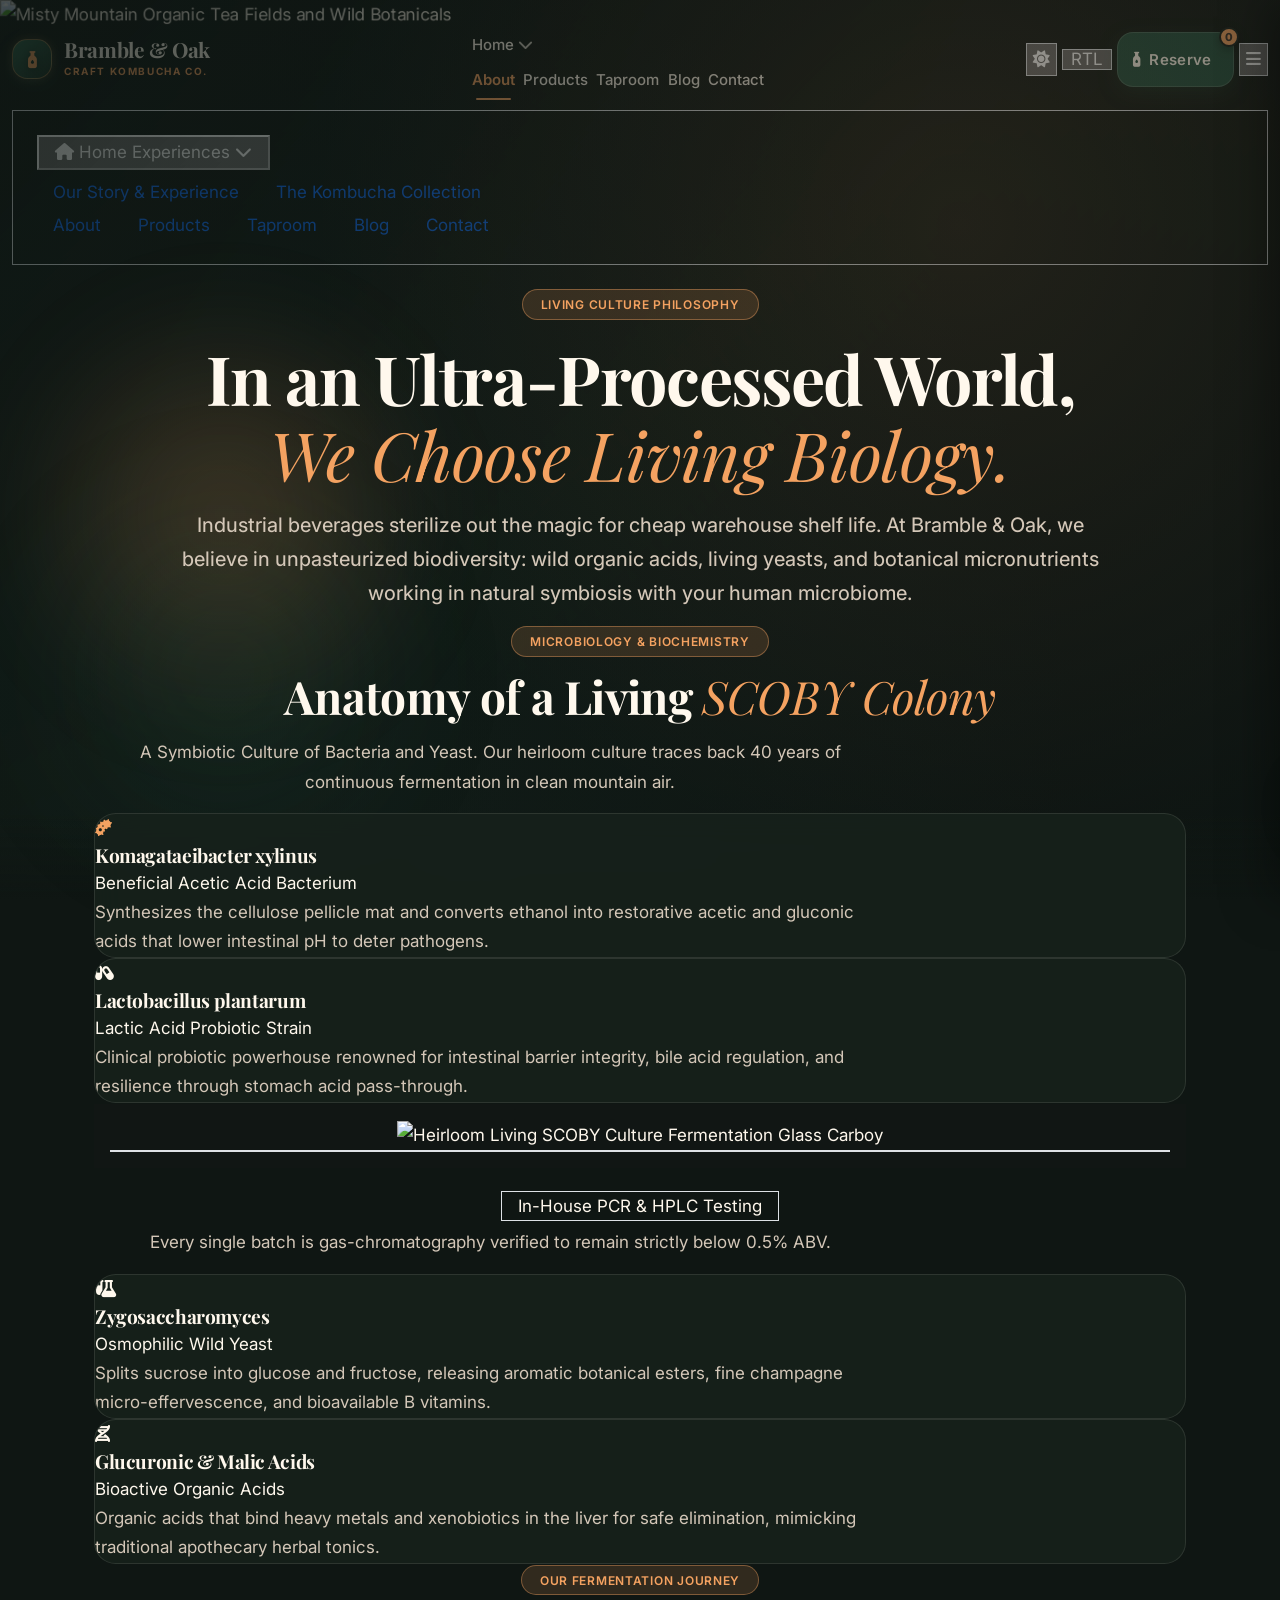
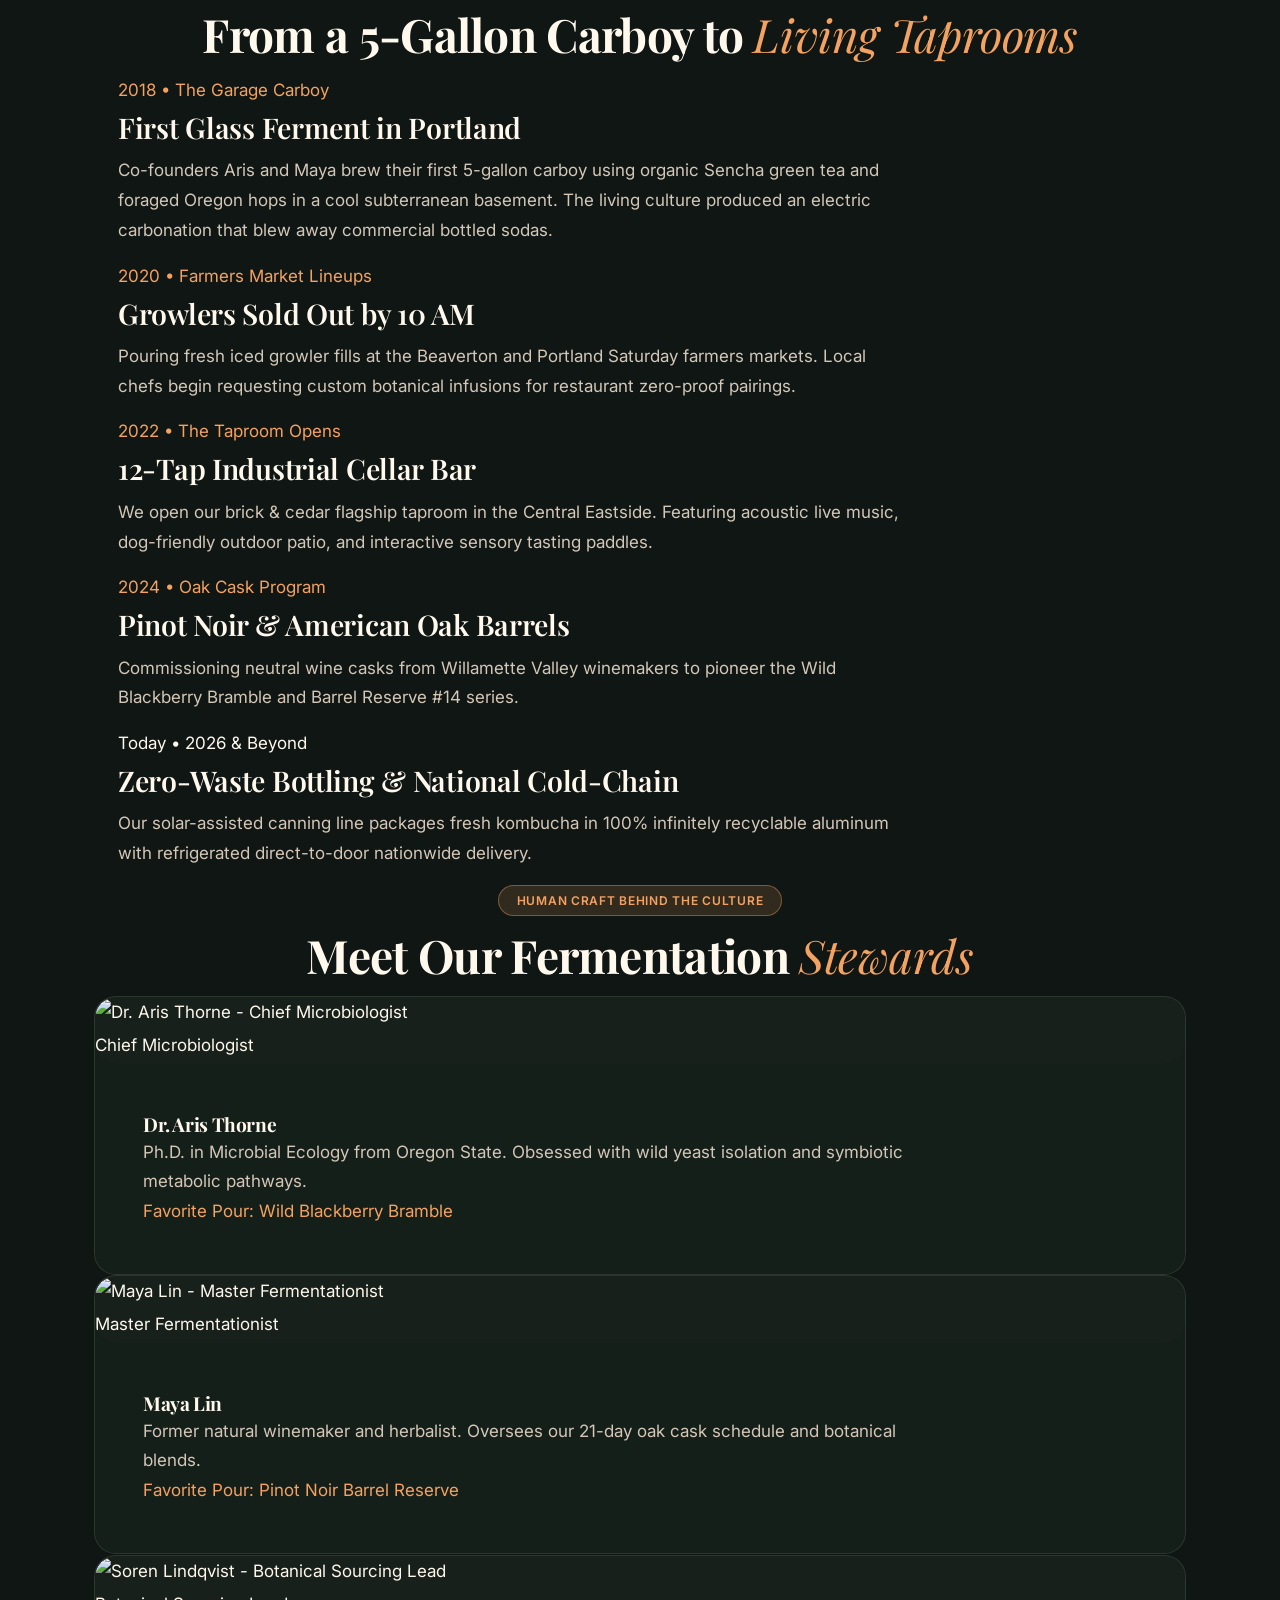
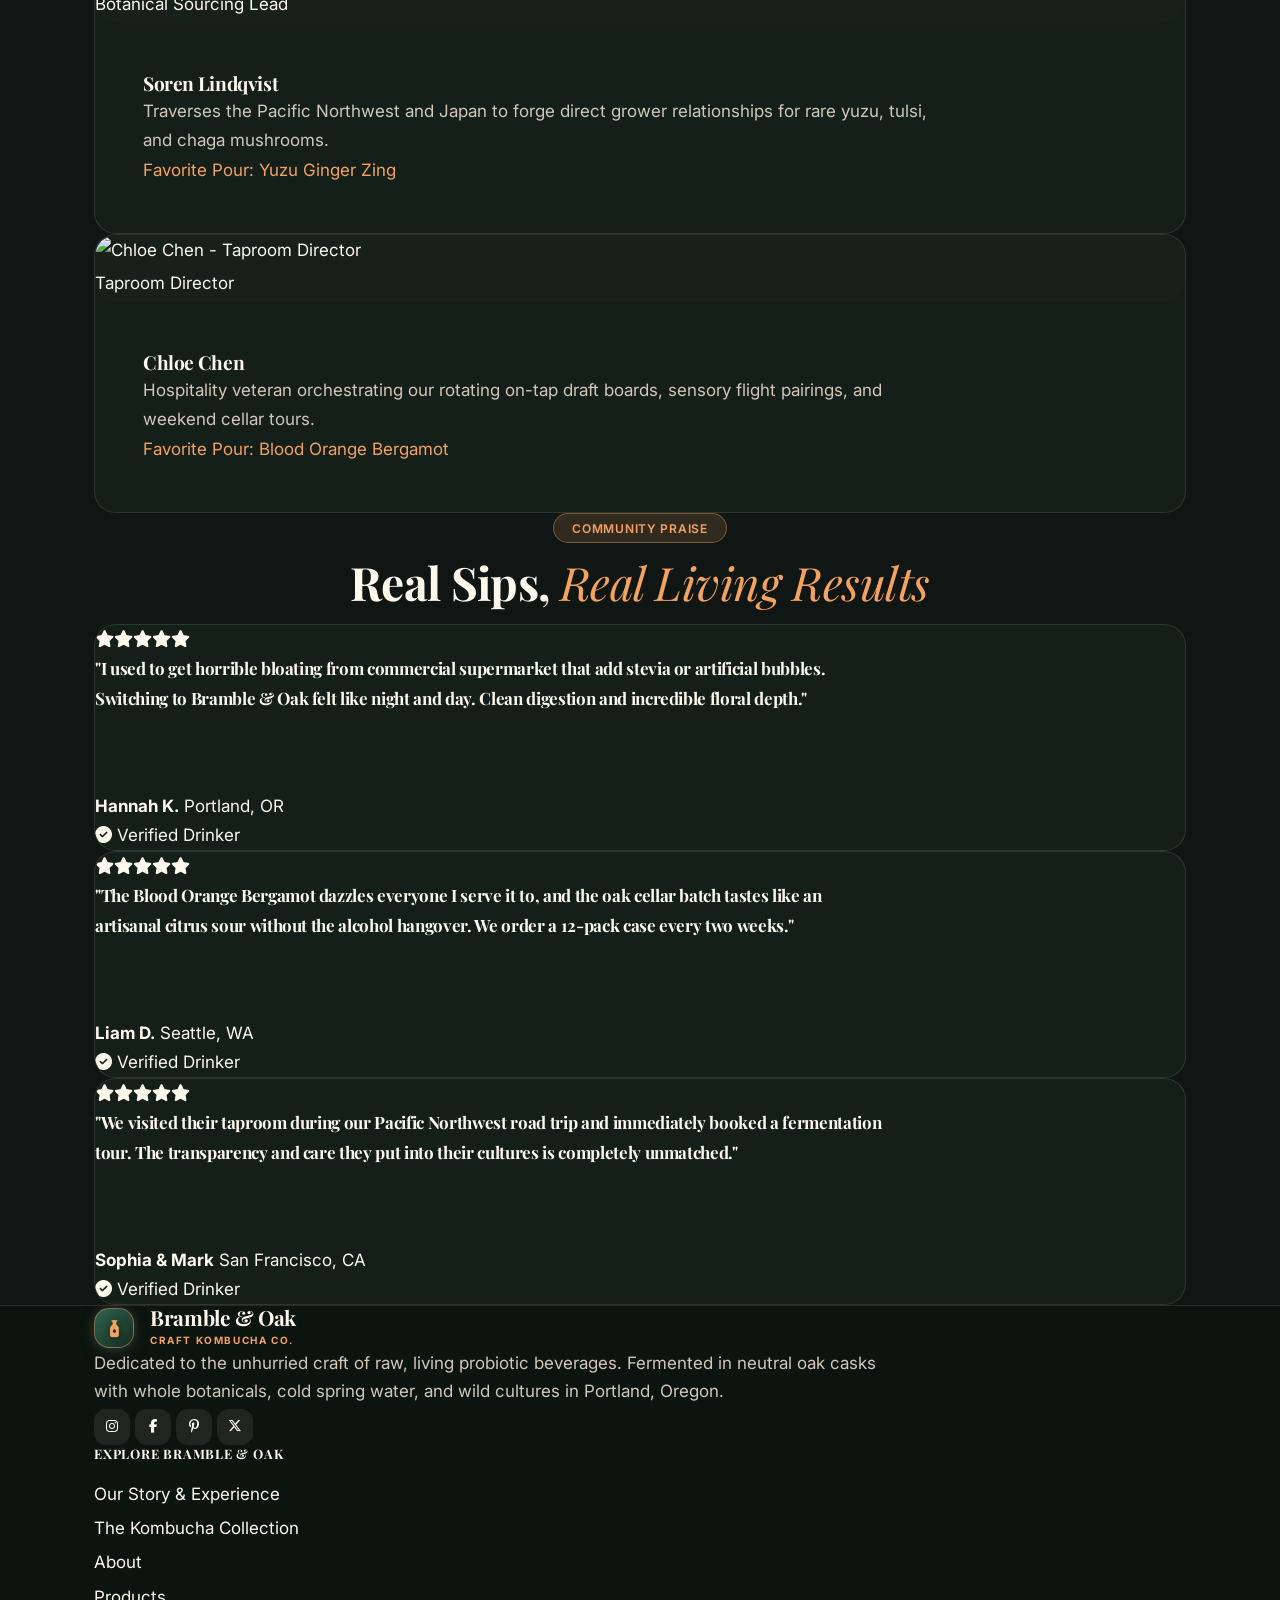
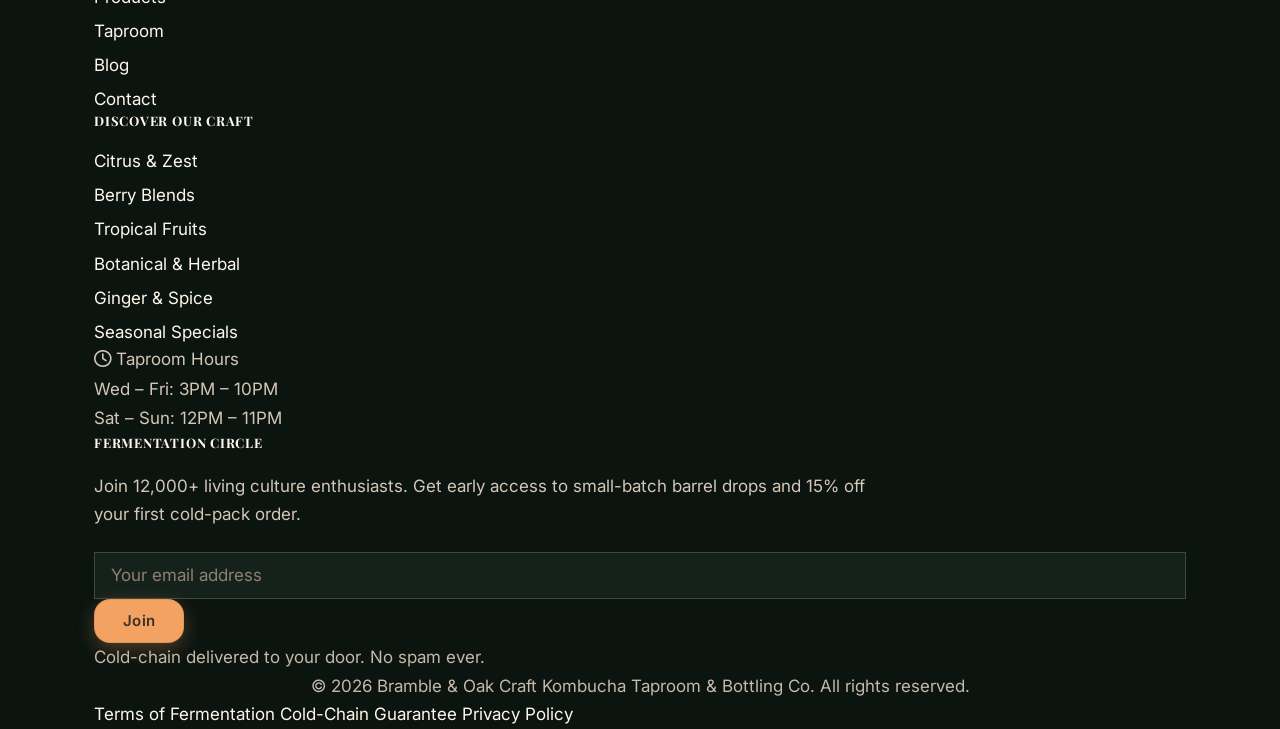
==== commit 89dddb90: "Fix and update website code" ====
--- a/about.html
+++ b/about.html
@@ -76,7 +76,7 @@
   </script>
 
   <!-- Custom CSS -->
-  <link rel="stylesheet" href="assets/css/custom.css">
+  <link rel="stylesheet" href="assets/css/custom.css?v=2.2">
 </head>
 <body class="bg-[#FDFBF7] dark:bg-[#0F1613] text-[#3A3028] dark:text-[#FFF8ED] transition-colors duration-300">
 
@@ -472,7 +472,7 @@
             <div class="space-y-1.5">
               <h4 class="font-heading font-bold text-lg text-stone-900 dark:text-white m-0">Maya Lin</h4>
               <p class="text-xs text-stone-600 dark:text-stone-300 leading-relaxed m-0">
-                Former natural winemaker and herbalist. Oversees our 21-day oak cask schedule and seasonal botanical blends.
+                Former natural winemaker and herbalist. Oversees our 21-day oak cask schedule and botanical blends.
               </p>
             </div>
             <span class="block text-[11px] font-semibold text-warm-orange pt-1 border-t border-stone-200/60 dark:border-stone-800/80">
@@ -549,44 +549,80 @@
         </h2>
       </div>
 
-      <div class="grid grid-cols-1 md:grid-cols-3 gap-6">
+      <div class="grid grid-cols-1 md:grid-cols-3 gap-6 items-stretch">
         
-        <div class="glass-card p-6 space-y-4 hover-lift" data-aos="fade-up">
-          <div class="flex text-[#F4A261] text-xs gap-1">
-            <i class="fa-solid fa-star"></i><i class="fa-solid fa-star"></i><i class="fa-solid fa-star"></i><i class="fa-solid fa-star"></i><i class="fa-solid fa-star"></i>
-          </div>
-          <p class="text-xs sm:text-sm text-stone-700 dark:text-stone-300 leading-relaxed italic font-heading">
-            "I used to get horrible bloating from commercial supermarket kombuchas that add stevia or artificial bubbles. Switching to Bramble &amp; Oak felt like night and day. Clean digestion and incredible floral depth."
-          </p>
-          <div class="pt-2 border-t border-stone-200 dark:border-stone-800 flex items-center justify-between text-xs">
-            <strong class="text-stone-900 dark:text-white font-sans">Hannah K., Portland</strong>
-            <span class="text-emerald-500 font-semibold text-[11px]"><i class="fa-solid fa-circle-check"></i> Verified Drinker</span>
-          </div>
-        </div>
-
-        <div class="glass-card p-6 space-y-4 hover-lift" data-aos="fade-up" data-aos-delay="100">
-          <div class="flex text-[#F4A261] text-xs gap-1">
-            <i class="fa-solid fa-star"></i><i class="fa-solid fa-star"></i><i class="fa-solid fa-star"></i><i class="fa-solid fa-star"></i><i class="fa-solid fa-star"></i>
-          </div>
-          <p class="text-xs sm:text-sm text-stone-700 dark:text-stone-300 leading-relaxed italic font-heading">
-            "The Blood Orange Bergamot dazzles everyone I serve it to, and the oak cellar batch tastes like an artisanal citrus sour without the alcohol hangover. We order a 12-pack case every two weeks."
-          </p>
-          <div class="pt-2 border-t border-stone-200 dark:border-stone-800 flex items-center justify-between text-xs">
-            <strong class="text-stone-900 dark:text-white font-sans">Liam D., Seattle</strong>
-            <span class="text-emerald-500 font-semibold text-[11px]"><i class="fa-solid fa-circle-check"></i> Verified Drinker</span>
-          </div>
-        </div>
-
-        <div class="glass-card p-6 space-y-4 hover-lift" data-aos="fade-up" data-aos-delay="200">
-          <div class="flex text-[#F4A261] text-xs gap-1">
-            <i class="fa-solid fa-star"></i><i class="fa-solid fa-star"></i><i class="fa-solid fa-star"></i><i class="fa-solid fa-star"></i><i class="fa-solid fa-star"></i>
-          </div>
-          <p class="text-xs sm:text-sm text-stone-700 dark:text-stone-300 leading-relaxed italic font-heading">
-            "We visited their taproom during our Pacific Northwest road trip and immediately booked a fermentation tour. The transparency and care they put into their cultures is completely unmatched."
-          </p>
-          <div class="pt-2 border-t border-stone-200 dark:border-stone-800 flex items-center justify-between text-xs">
-            <strong class="text-stone-900 dark:text-white font-sans">Sophia & Mark, San Francisco</strong>
-            <span class="text-emerald-500 font-semibold text-[11px]"><i class="fa-solid fa-circle-check"></i> Verified Drinker</span>
+        <div class="glass-card p-6 hover-lift h-full flex flex-col justify-between" data-aos="fade-up">
+          <div class="space-y-3">
+            <div class="flex text-[#F4A261] text-xs gap-1">
+              <i class="fa-solid fa-star"></i><i class="fa-solid fa-star"></i><i class="fa-solid fa-star"></i><i class="fa-solid fa-star"></i><i class="fa-solid fa-star"></i>
+            </div>
+            <p class="text-xs sm:text-sm text-stone-700 dark:text-stone-300 leading-relaxed italic font-heading min-h-[4.5rem] m-0">
+              "I used to get horrible bloating from commercial supermarket  that add stevia or artificial bubbles. Switching to Bramble &amp; Oak felt like night and day. Clean digestion and incredible floral depth."
+            </p>
+          </div>
+          <div class="mt-5 pt-3.5 border-t border-stone-200/80 dark:border-stone-800/80 flex items-center justify-between gap-3 text-xs">
+            <div class="flex items-center gap-2.5 min-w-0">
+              <img src="https://images.unsplash.com/photo-1534528741775-53994a69daeb?auto=format&fit=crop&q=80&w=200" 
+                   alt="Hannah K. profile" 
+                   class="w-10 h-10 rounded-full object-cover shrink-0 border border-stone-200 dark:border-stone-700 shadow-xs">
+              <div class="min-w-0">
+                <strong class="block text-stone-900 dark:text-white font-sans text-xs truncate">Hannah K.</strong>
+                <span class="text-[11px] text-stone-500 dark:text-stone-400 block truncate">Portland, OR</span>
+              </div>
+            </div>
+            <span class="text-emerald-500 dark:text-emerald-400 font-semibold text-[11px] shrink-0 flex items-center gap-1">
+              <i class="fa-solid fa-circle-check"></i> Verified Drinker
+            </span>
+          </div>
+        </div>
+
+        <div class="glass-card p-6 hover-lift h-full flex flex-col justify-between" data-aos="fade-up" data-aos-delay="100">
+          <div class="space-y-3">
+            <div class="flex text-[#F4A261] text-xs gap-1">
+              <i class="fa-solid fa-star"></i><i class="fa-solid fa-star"></i><i class="fa-solid fa-star"></i><i class="fa-solid fa-star"></i><i class="fa-solid fa-star"></i>
+            </div>
+            <p class="text-xs sm:text-sm text-stone-700 dark:text-stone-300 leading-relaxed italic font-heading min-h-[4.5rem] m-0">
+              "The Blood Orange Bergamot dazzles everyone I serve it to, and the oak cellar batch tastes like an artisanal citrus sour without the alcohol hangover. We order a 12-pack case every two weeks."
+            </p>
+          </div>
+          <div class="mt-5 pt-3.5 border-t border-stone-200/80 dark:border-stone-800/80 flex items-center justify-between gap-3 text-xs">
+            <div class="flex items-center gap-2.5 min-w-0">
+              <img src="https://images.unsplash.com/photo-1507003211169-0a1dd7228f2d?auto=format&fit=crop&q=80&w=200" 
+                   alt="Liam D. profile" 
+                   class="w-10 h-10 rounded-full object-cover shrink-0 border border-stone-200 dark:border-stone-700 shadow-xs">
+              <div class="min-w-0">
+                <strong class="block text-stone-900 dark:text-white font-sans text-xs truncate">Liam D.</strong>
+                <span class="text-[11px] text-stone-500 dark:text-stone-400 block truncate">Seattle, WA</span>
+              </div>
+            </div>
+            <span class="text-emerald-500 dark:text-emerald-400 font-semibold text-[11px] shrink-0 flex items-center gap-1">
+              <i class="fa-solid fa-circle-check"></i> Verified Drinker
+            </span>
+          </div>
+        </div>
+
+        <div class="glass-card p-6 hover-lift h-full flex flex-col justify-between" data-aos="fade-up" data-aos-delay="200">
+          <div class="space-y-3">
+            <div class="flex text-[#F4A261] text-xs gap-1">
+              <i class="fa-solid fa-star"></i><i class="fa-solid fa-star"></i><i class="fa-solid fa-star"></i><i class="fa-solid fa-star"></i><i class="fa-solid fa-star"></i>
+            </div>
+            <p class="text-xs sm:text-sm text-stone-700 dark:text-stone-300 leading-relaxed italic font-heading min-h-[4.5rem] m-0">
+              "We visited their taproom during our Pacific Northwest road trip and immediately booked a fermentation tour. The transparency and care they put into their cultures is completely unmatched."
+            </p>
+          </div>
+          <div class="mt-5 pt-3.5 border-t border-stone-200/80 dark:border-stone-800/80 flex items-center justify-between gap-3 text-xs">
+            <div class="flex items-center gap-2.5 min-w-0">
+              <img src="https://images.unsplash.com/photo-1517841905240-472988babdf9?auto=format&fit=crop&q=80&w=200" 
+                   alt="Sophia & Mark profile" 
+                   class="w-10 h-10 rounded-full object-cover shrink-0 border border-stone-200 dark:border-stone-700 shadow-xs">
+              <div class="min-w-0">
+                <strong class="block text-stone-900 dark:text-white font-sans text-xs truncate">Sophia &amp; Mark</strong>
+                <span class="text-[11px] text-stone-500 dark:text-stone-400 block truncate">San Francisco, CA</span>
+              </div>
+            </div>
+            <span class="text-emerald-500 dark:text-emerald-400 font-semibold text-[11px] shrink-0 flex items-center gap-1">
+              <i class="fa-solid fa-circle-check"></i> Verified Drinker
+            </span>
           </div>
         </div>
 
@@ -598,13 +634,16 @@
   <!-- ==========================================================================
        FOOTER
        ========================================================================== -->
+    <!-- ==========================================================================
+       GLOBAL COMPREHENSIVE FOOTER
+       ========================================================================== -->
   <footer class="site-footer pt-16 pb-12">
-    <div class="container mx-auto px-4 sm:px-6 lg:px-8">
-      <div class="grid grid-cols-1 sm:grid-cols-2 lg:grid-cols-12 gap-8 lg:gap-10 pb-12 border-b footer-divider">
+    <div class="container mx-auto px-4 sm:px-6 lg:px-6 xl:px-8">
+      <div class="grid grid-cols-1 sm:grid-cols-2 lg:grid-cols-12 gap-8 lg:gap-6 xl:gap-8 pb-12 border-b footer-divider">
         
-        <!-- Column 1 — Brand (4 cols) -->
-        <div class="lg:col-span-4 space-y-4">
-          <a href="index.html" class="brand-logo flex items-center gap-3 group text-decoration-none m-0" aria-label="Bramble & Oak Craft Kombucha">
+        <!-- Column 1 - Brand (3 cols) -->
+        <div class="lg:col-span-3 xl:col-span-3 space-y-4">
+          <a href="index.html" class="brand-logo flex items-center gap-3 group text-decoration-none m-0" aria-label="Bramble &amp; Oak Craft Kombucha">
             <div class="brand-logo-icon">
               <i class="fa-solid fa-bottle-droplet text-lg"></i>
             </div>
@@ -633,8 +672,8 @@
           </div>
         </div>
 
-        <!-- Column 2 — Explore Bramble & Oak (2 cols) -->
-        <div class="lg:col-span-2 space-y-3">
+        <!-- Column 2 - Explore Bramble & Oak (2 cols) -->
+        <div class="lg:col-span-2 xl:col-span-2 space-y-3">
           <h4 class="footer-heading text-xs m-0">Explore Bramble &amp; Oak</h4>
           <ul class="space-y-2 text-xs p-0 m-0 list-none">
             <li><a href="index.html" class="footer-link">Our Story &amp; Experience</a></li>
@@ -647,8 +686,8 @@
           </ul>
         </div>
 
-        <!-- Column 3 — Discover Our Craft (3 cols) -->
-        <div class="lg:col-span-3 space-y-3">
+        <!-- Column 3 - Discover Our Craft (3 cols) -->
+        <div class="lg:col-span-3 xl:col-span-3 space-y-3">
           <h4 class="footer-heading text-xs m-0">Discover Our Craft</h4>
           <ul class="space-y-2 text-xs p-0 m-0 list-none">
             <li><a href="products.html?category=citrus-zest" class="footer-link">Citrus &amp; Zest</a></li>
@@ -663,23 +702,23 @@
               <i class="fa-regular fa-clock text-[10px]"></i>
               <span>Taproom Hours</span>
             </p>
-            <p class="m-0">Wed–Fri: 3PM–10PM</p>
-            <p class="m-0">Sat–Sun: 12PM–11PM</p>
-          </div>
-        </div>
-
-        <!-- Column 4 — Fermentation Circle (Newsletter) (3 cols) -->
-        <div class="lg:col-span-3 space-y-3">
+            <p class="m-0">Wed &ndash; Fri: 3PM &ndash; 10PM</p>
+            <p class="m-0">Sat &ndash; Sun: 12PM &ndash; 11PM</p>
+          </div>
+        </div>
+
+        <!-- Column 4 - Fermentation Circle (Newsletter) (4 cols) -->
+        <div class="lg:col-span-4 xl:col-span-4 space-y-3">
           <h4 class="footer-heading text-xs m-0">Fermentation Circle</h4>
           <p class="text-xs footer-desc leading-relaxed m-0">
             Join 12,000+ living culture enthusiasts. Get early access to small-batch barrel drops and 15% off your first cold-pack order.
           </p>
 
-          <form class="newsletter-form space-y-2 pt-1">
-            <div class="flex gap-2">
-              <input type="email" placeholder="Your email address" required 
-                class="footer-input flex-1 px-3 py-2 text-xs rounded-xl focus:outline-none focus:ring-2 focus:ring-[#F4A261]">
-              <button type="submit" class="btn-secondary-orange px-3.5 py-2 text-xs font-semibold rounded-xl flex-shrink-0">
+          <form class="newsletter-form space-y-2 mt-4 pt-1">
+            <div class="flex gap-2 w-full">
+              <input type="email" placeholder="Your email address" required autocapitalize="none" spellcheck="false" pattern="[a-z0-9._%+\-]+@[a-z0-9.\-]+\.[a-z]{2,}$" 
+                class="footer-input flex-1 min-w-0 px-3 py-2 text-xs rounded-xl focus:outline-none focus:ring-2 focus:ring-[#F4A261]">
+              <button type="submit" class="btn-secondary-orange px-3.5 py-2 text-xs font-semibold rounded-xl flex-shrink-0 whitespace-nowrap">
                 Join
               </button>
             </div>
@@ -695,9 +734,9 @@
           &copy; <span class="current-year">2026</span> Bramble &amp; Oak Craft Kombucha Taproom &amp; Bottling Co. All rights reserved.
         </div>
         <div class="flex flex-wrap items-center justify-center sm:justify-end gap-5">
-          <a href="about.html" class="footer-link">Terms of Fermentation</a>
-          <a href="products.html" class="footer-link">Cold-Chain Guarantee</a>
-          <a href="contact.html" class="footer-link">Privacy Policy</a>
+          <a href="terms.html" class="footer-link">Terms of Fermentation</a>
+          <a href="guarantee.html" class="footer-link">Cold-Chain Guarantee</a>
+          <a href="privacy.html" class="footer-link">Privacy Policy</a>
         </div>
       </div>
     </div>
@@ -707,7 +746,7 @@
   <script src="https://cdn.jsdelivr.net/npm/bootstrap@5.3.3/dist/js/bootstrap.bundle.min.js"></script>
   <script src="https://unpkg.com/aos@2.3.1/dist/aos.js"></script>
   <script src="assets/js/products-data.js"></script>
-  <script src="assets/js/cart.js"></script>
-  <script src="assets/js/main.js"></script>
+  <script src="assets/js/cart.js?v=2.1"></script>
+  <script src="assets/js/main.js?v=2.1"></script>
 </body>
 </html>
--- a/assets/css/custom.css
+++ b/assets/css/custom.css
@@ -64,12 +64,14 @@
 }
 
 html {
+  color-scheme: light;
   scroll-behavior: smooth;
   scroll-padding-top: calc(var(--navbar-height, 64px) + 24px);
 }
 
 /* Dark Mode Tokens */
 html.dark {
+  color-scheme: dark;
   --bg-primary: #0F1613; /* Deep cellar forest-charcoal */
   --bg-surface: #17211C;
   --bg-surface-elevated: #1F2C26;
@@ -476,15 +478,15 @@
 .section-eyebrow {
   display: inline-flex;
   align-items: center;
-  gap: 0.5rem;
+  gap: 0.55rem;
   font-family: var(--font-body);
   font-size: 0.75rem;
   font-weight: 600;
   text-transform: uppercase;
-  letter-spacing: 0.1em;
-  padding: 0.35rem 0.85rem;
+  letter-spacing: 0.06em;
+  padding: 0.425rem 1.125rem !important;
   border-radius: 9999px;
-  background-color: rgba(255, 255, 255, 0.92);
+  background-color: rgba(255, 255, 255, 0.95);
   color: #9A3412;
   border: 1px solid rgba(154, 52, 18, 0.32);
   margin-bottom: 0.75rem;
@@ -492,15 +494,63 @@
   max-width: 100%;
   box-sizing: border-box;
   white-space: nowrap;
-}
-
-@media (max-width: 640px) {
+  line-height: 1.25;
+}
+
+.hero-eyebrow-enter.section-eyebrow,
+.section-eyebrow.hero-eyebrow-enter {
+  padding: 0.425rem 1.125rem !important;
+  gap: 0.55rem;
+  box-sizing: border-box;
+  white-space: nowrap !important;
+  flex-wrap: nowrap !important;
+}
+
+/* Specific 1024px tablet/laptop breakpoint calibration */
+@media (min-width: 1024px) and (max-width: 1279.98px) {
+  .section-eyebrow.hero-eyebrow-enter,
+  .hero-eyebrow-enter.section-eyebrow {
+    font-size: 0.7125rem !important;
+    letter-spacing: 0.04em !important;
+    padding: 0.375rem 1rem !important;
+    gap: 0.45rem !important;
+    max-width: 100% !important;
+    white-space: nowrap !important;
+    flex-wrap: nowrap !important;
+  }
+}
+
+/* Tablet view (640px to 1023px) - single column, generous room */
+@media (min-width: 640px) and (max-width: 1023.98px) {
+  .section-eyebrow.hero-eyebrow-enter,
+  .hero-eyebrow-enter.section-eyebrow {
+    font-size: 0.6875rem !important;
+    letter-spacing: 0.035em !important;
+    padding: 0.35rem 0.95rem !important;
+    gap: 0.4rem !important;
+    white-space: nowrap !important;
+    flex-wrap: nowrap !important;
+  }
+}
+
+@media (max-width: 639.98px) {
   .section-eyebrow {
     font-size: 0.6875rem;
-    padding: 0.28rem 0.65rem;
-    letter-spacing: 0.05em;
+    padding: 0.325rem 0.85rem !important;
+    letter-spacing: 0.04em;
     gap: 0.35rem;
     max-width: 100%;
+  }
+  .hero-eyebrow-enter.section-eyebrow,
+  .section-eyebrow.hero-eyebrow-enter {
+    white-space: nowrap !important;
+    flex-wrap: nowrap !important;
+    border-radius: 9999px !important;
+    padding: 0.35rem 0.85rem !important;
+    font-size: 0.65rem !important;
+    letter-spacing: 0.03em !important;
+    gap: 0.35rem !important;
+    line-height: 1.25 !important;
   }
 }
 
@@ -706,6 +756,104 @@
   transform: translateY(-2px);
 }
 
+/* ==========================================================================
+   UNIFIED SINGLE-LINE CTA BUTTON GROUPS (ACROSS ALL PAGES & VIEWPORTS)
+   Ensures primary & secondary action buttons stay side-by-side in one line
+   with balanced widths, synchronized heights, and crisp responsive typography.
+   ========================================================================== */
+
+.hero-cta-enter,
+.cta-button-group {
+  display: flex !important;
+  flex-direction: row !important;
+  flex-wrap: nowrap !important;
+  align-items: stretch !important;
+  justify-content: flex-start !important;
+  gap: 0.625rem !important;
+  width: 100% !important;
+  max-width: 100% !important;
+  box-sizing: border-box !important;
+}
+
+/* Ensure child CTA buttons share the row equally and maintain perfect horizontal alignment */
+.hero-cta-enter > a,
+.hero-cta-enter > button,
+.cta-button-group > a,
+.cta-button-group > button {
+  flex: 1 1 50% !important;
+  min-width: 0 !important;
+  display: inline-flex !important;
+  align-items: center !important;
+  justify-content: center !important;
+  text-align: center !important;
+  box-sizing: border-box !important;
+}
+
+/* Mobile & Small Screens (< 640px): Compact padding, responsive fonts, aligned on same line */
+@media (max-width: 639.98px) {
+  .hero-cta-enter,
+  .cta-button-group {
+    gap: 0.5rem !important;
+  }
+
+  .hero-cta-enter > a,
+  .hero-cta-enter > button,
+  .cta-button-group > a,
+  .cta-button-group > button {
+    padding: 0.65rem 0.5rem !important;
+    font-size: 0.75rem !important; /* 12px for crisp readability without overflowing */
+    line-height: 1.25 !important;
+    border-radius: 0.85rem !important;
+    min-height: 2.85rem !important;
+    letter-spacing: 0 !important;
+  }
+
+  .hero-cta-enter > a i,
+  .hero-cta-enter > button i,
+  .cta-button-group > a i,
+  .cta-button-group > button i {
+    font-size: 0.75rem !important;
+    margin: 0 !important;
+    flex-shrink: 0 !important;
+  }
+}
+
+/* Extra small mobile (e.g. 320px) safety */
+@media (max-width: 340px) {
+  .hero-cta-enter,
+  .cta-button-group {
+    gap: 0.35rem !important;
+  }
+  .hero-cta-enter > a,
+  .hero-cta-enter > button,
+  .cta-button-group > a,
+  .cta-button-group > button {
+    padding: 0.55rem 0.35rem !important;
+    font-size: 0.6875rem !important; /* 11px */
+  }
+}
+
+/* Tablet & Desktop (>= 640px): Standard sizing, strictly on one row */
+@media (min-width: 640px) {
+  .hero-cta-enter,
+  .cta-button-group {
+    width: auto !important;
+    display: inline-flex !important;
+    gap: 1rem !important;
+  }
+
+  .hero-cta-enter > a,
+  .hero-cta-enter > button,
+  .cta-button-group > a,
+  .cta-button-group > button {
+    flex: 0 0 auto !important;
+    padding: 0.85rem 1.75rem !important;
+    font-size: 0.9375rem !important;
+    white-space: nowrap !important;
+    min-height: 3.125rem !important;
+  }
+}
+
 /* Accessible Focus States */
 button:focus-visible,
 a:focus-visible,
@@ -714,6 +862,56 @@
 textarea:focus-visible {
   outline: 2px solid var(--color-warm-orange) !important;
   outline-offset: 2px !important;
+}
+
+/* ==========================================================================
+   DATE & CALENDAR PICKER ACCESSIBILITY & HIGH-CONTRAST SYSTEM
+   Solves dark-mode contrast issue for native date inputs & calendar picker icons
+   ========================================================================== */
+
+input[type="date"] {
+  color-scheme: light;
+  position: relative;
+}
+
+html.dark input[type="date"],
+.dark input[type="date"] {
+  color-scheme: dark !important;
+}
+
+/* WebKit / Chromium native calendar picker indicator styling */
+input[type="date"]::-webkit-calendar-picker-indicator {
+  cursor: pointer;
+  border-radius: 6px;
+  padding: 4px;
+  transition: transform 0.2s ease, filter 0.2s ease, opacity 0.2s ease, background-color 0.2s ease;
+  opacity: 0.85;
+}
+
+/* Light mode: high-contrast dark bronze/forest green tint */
+input[type="date"]::-webkit-calendar-picker-indicator {
+  filter: invert(0.18) sepia(0.6) saturate(3) hue-rotate(110deg) brightness(0.7);
+}
+
+input[type="date"]::-webkit-calendar-picker-indicator:hover {
+  filter: invert(0.55) sepia(1) saturate(5) hue-rotate(350deg) brightness(1.1);
+  transform: scale(1.1);
+  opacity: 1;
+}
+
+/* Dark mode: vibrant warm-amber glow with high contrast against dark cellar surfaces */
+html.dark input[type="date"]::-webkit-calendar-picker-indicator,
+.dark input[type="date"]::-webkit-calendar-picker-indicator {
+  filter: invert(0.88) sepia(0.35) saturate(4) hue-rotate(345deg) brightness(1.3) drop-shadow(0 0 2px rgba(244, 162, 97, 0.45)) !important;
+  opacity: 1 !important;
+  background-color: rgba(244, 162, 97, 0.15) !important;
+}
+
+html.dark input[type="date"]::-webkit-calendar-picker-indicator:hover,
+.dark input[type="date"]::-webkit-calendar-picker-indicator:hover {
+  filter: invert(0.72) sepia(1) saturate(6) hue-rotate(350deg) brightness(1.25) drop-shadow(0 0 4px rgba(244, 162, 97, 0.8)) !important;
+  background-color: rgba(244, 162, 97, 0.28) !important;
+  transform: scale(1.15);
 }
 
 /* ==========================================================================
@@ -812,30 +1010,35 @@
   pointer-events: none;
 }
 
-.hero-bg-img {
-  width: 100%;
-  height: 100%;
-  object-fit: cover;
-  object-position: center;
-  transform: scale(1.05);
-  filter: brightness(0.95) contrast(1.05);
+.hero-bg-img,
+.hero-bg-layer img,
+img.hero-bg-img {
+  width: 100% !important;
+  height: 100% !important;
+  object-fit: cover !important;
+  object-position: center !important;
+  opacity: 1 !important;
+  visibility: visible !important;
+  display: block !important;
+  transform: scale(1.03);
+  filter: brightness(0.92) contrast(1.08) !important;
   animation: heroSubtleFloat 28s ease-in-out infinite alternate;
   will-change: transform;
 }
 
 @keyframes heroSubtleFloat {
   0% {
-    transform: scale(1.04) translate(0, 0);
+    transform: scale(1.03) translate(0, 0);
   }
   50% {
-    transform: scale(1.08) translate(-1%, -0.8%);
+    transform: scale(1.06) translate(-0.8%, -0.5%);
   }
   100% {
-    transform: scale(1.05) translate(0.8%, 0.5%);
-  }
-}
-
-/* Light mode overlay: warm artisanal wash preserving crisp typography */
+    transform: scale(1.04) translate(0.6%, 0.4%);
+  }
+}
+
+/* Light mode overlay: transparent atmospheric tint preserving full image visibility and typography readability */
 .hero-bg-overlay {
   position: absolute;
   inset: 0;
@@ -843,13 +1046,12 @@
   height: 100%;
   background: 
     linear-gradient(to right, 
-      rgba(253, 251, 247, 0.98) 0%, 
-      rgba(253, 251, 247, 0.94) 45%, 
-      rgba(253, 251, 247, 0.82) 75%,
-      rgba(253, 251, 247, 0.70) 100%),
-    radial-gradient(circle at 85% 25%, rgba(180, 83, 9, 0.06) 0%, transparent 55%);
-  backdrop-filter: blur(2.5px);
-  -webkit-backdrop-filter: blur(2.5px);
+      rgba(253, 251, 247, 0.78) 0%, 
+      rgba(253, 251, 247, 0.52) 45%, 
+      rgba(253, 251, 247, 0.25) 75%,
+      rgba(253, 251, 247, 0.12) 100%),
+    radial-gradient(circle at 85% 25%, rgba(180, 83, 9, 0.08) 0%, transparent 60%);
+  pointer-events: none;
   transition: background 0.35s ease;
 }
 
@@ -857,30 +1059,31 @@
   .hero-bg-overlay {
     background: 
       linear-gradient(to bottom, 
-        rgba(253, 251, 247, 0.97) 0%, 
-        rgba(253, 251, 247, 0.92) 55%, 
-        rgba(253, 251, 247, 0.80) 100%);
-  }
-}
-
-/* Dark mode overlay: rich cellar forest-charcoal vignette */
-html.dark .hero-bg-overlay {
+        rgba(253, 251, 247, 0.78) 0%, 
+        rgba(253, 251, 247, 0.50) 50%, 
+        rgba(253, 251, 247, 0.25) 100%);
+  }
+}
+
+/* Dark mode overlay: rich transparent cellar vignette keeping photography vibrant */
+html.dark .hero-bg-overlay,
+.dark .hero-bg-overlay {
   background: 
     linear-gradient(135deg, 
-      rgba(15, 22, 19, 0.92) 0%, 
-      rgba(15, 22, 19, 0.80) 48%, 
-      rgba(15, 22, 19, 0.95) 100%),
-    radial-gradient(circle at 75% 25%, rgba(244, 162, 97, 0.12) 0%, transparent 55%),
-    radial-gradient(circle at 20% 80%, rgba(35, 78, 61, 0.25) 0%, transparent 65%);
-}
-
-/* Bottom gradient fade: melts smoothly into the subsequent page section */
+      rgba(15, 22, 19, 0.72) 0%, 
+      rgba(15, 22, 19, 0.45) 48%, 
+      rgba(15, 22, 19, 0.58) 100%),
+    radial-gradient(circle at 75% 25%, rgba(244, 162, 97, 0.16) 0%, transparent 55%),
+    radial-gradient(circle at 20% 80%, rgba(35, 78, 61, 0.22) 0%, transparent 65%);
+}
+
+/* Bottom gradient fade: melts smoothly into the subsequent page section without cutting off the image */
 .hero-bg-gradient-bottom {
   position: absolute;
   bottom: 0;
   left: 0;
   right: 0;
-  height: 130px;
+  height: 85px;
   background: linear-gradient(to bottom, rgba(253, 251, 247, 0) 0%, var(--bg-primary) 100%);
   pointer-events: none;
   transition: background 0.35s ease;
@@ -1939,8 +2142,16 @@
   color: var(--footer-heading);
   font-family: var(--font-heading);
   font-weight: 700;
-  letter-spacing: 0.08em;
+  font-size: 0.8125rem;
+  line-height: 1.4;
+  letter-spacing: 0.06em;
   text-transform: uppercase;
+  margin-top: 0;
+  margin-bottom: 1.25rem !important;
+  display: block;
+  white-space: normal !important;
+  word-wrap: break-word;
+  overflow-wrap: break-word;
   transition: color 0.3s ease;
 }
 
@@ -1948,6 +2159,33 @@
   color: var(--footer-text-muted);
   line-height: 1.65;
   transition: color 0.3s ease;
+}
+
+.site-footer ul {
+  padding-left: 0 !important;
+  margin-top: 0 !important;
+  margin-bottom: 0 !important;
+  list-style: none !important;
+}
+
+.site-footer ul li {
+  margin-bottom: 0.65rem;
+  line-height: 1.4;
+}
+
+.site-footer ul li:last-child {
+  margin-bottom: 0;
+}
+
+.site-footer .newsletter-form {
+  margin-top: 1.25rem !important;
+  width: 100%;
+  max-width: 100%;
+}
+
+.site-footer .newsletter-form .flex {
+  width: 100%;
+  min-width: 0;
 }
 
 .footer-link {
@@ -1967,7 +2205,33 @@
   background-color: var(--footer-input-bg);
   border: 1px solid var(--footer-input-border);
   color: var(--footer-input-text);
+  min-width: 0 !important;
+  width: 100%;
   transition: background-color 0.3s ease, border-color 0.3s ease, color 0.3s ease;
+}
+
+.site-footer .newsletter-form button {
+  flex-shrink: 0;
+  white-space: nowrap;
+}
+
+@media (min-width: 1024px) and (max-width: 1279px) {
+  .site-footer {
+    padding-top: 3.5rem;
+    padding-bottom: 2.5rem;
+  }
+  .site-footer .container {
+    padding-left: 1.5rem !important;
+    padding-right: 1.5rem !important;
+  }
+  .site-footer .footer-heading {
+    font-size: 0.75rem !important;
+    letter-spacing: 0.05em !important;
+    margin-bottom: 1rem !important;
+  }
+  .site-footer .grid {
+    column-gap: 1.5rem !important;
+  }
 }
 
 .footer-input:focus {
@@ -2258,6 +2522,112 @@
   will-change: transform;
 }
 
+/* ==========================================================================
+   HERO IMAGE SHOWCASE: ATTRACTIVE, FLOATING BADGES & FLUID RESPONSIVE
+   ========================================================================== */
+.hero-glass-frame {
+  position: relative;
+  border-radius: 1.75rem;
+  background: rgba(255, 255, 255, 0.7);
+  backdrop-filter: blur(24px);
+  -webkit-backdrop-filter: blur(24px);
+  border: 1px solid rgba(255, 255, 255, 0.6);
+  box-shadow: 0 25px 60px -15px rgba(58, 48, 40, 0.22),
+              0 0 0 1px rgba(244, 162, 97, 0.2),
+              inset 0 1px 2px rgba(255, 255, 255, 0.8);
+  padding: 0.65rem;
+  transition: transform 0.4s cubic-bezier(0.16, 1, 0.3, 1), box-shadow 0.4s ease;
+}
+
+html.dark .hero-glass-frame {
+  background: rgba(23, 33, 28, 0.8);
+  border-color: rgba(255, 248, 237, 0.14);
+  box-shadow: 0 30px 70px -15px rgba(0, 0, 0, 0.8),
+              0 0 0 1px rgba(244, 162, 97, 0.3),
+              inset 0 1px 2px rgba(255, 255, 255, 0.1);
+}
+
+.hero-img-viewport {
+  position: relative;
+  overflow: hidden;
+  border-radius: 1.25rem;
+  width: 100%;
+  aspect-ratio: 4 / 5;
+  max-height: 520px;
+  min-height: 320px;
+  background-color: #17211C;
+}
+
+@media (min-width: 1024px) {
+  .hero-img-viewport {
+    aspect-ratio: 4 / 5;
+    max-height: 540px;
+  }
+}
+
+.hero-showcase-img {
+  width: 100%;
+  height: 100%;
+  object-fit: cover;
+  transition: opacity 0.35s ease, transform 0.65s cubic-bezier(0.16, 1, 0.3, 1);
+  will-change: transform, opacity;
+}
+
+.hero-floating-badge {
+  backdrop-filter: blur(16px);
+  -webkit-backdrop-filter: blur(16px);
+  background: rgba(255, 255, 255, 0.94);
+  border: 1px solid rgba(58, 48, 40, 0.12);
+  box-shadow: 0 16px 36px -4px rgba(58, 48, 40, 0.2), 0 2px 8px rgba(0, 0, 0, 0.05);
+  transition: transform 0.3s ease, box-shadow 0.3s ease;
+  pointer-events: auto;
+}
+
+html.dark .hero-floating-badge {
+  background: rgba(23, 33, 28, 0.94);
+  border-color: rgba(255, 248, 237, 0.18);
+  box-shadow: 0 20px 42px -6px rgba(0, 0, 0, 0.7);
+}
+
+.hero-floating-badge:hover {
+  transform: translateY(-4px) scale(1.03);
+}
+
+@keyframes badgeFloatA {
+  0%, 100% { transform: translateY(0px); }
+  50% { transform: translateY(-7px); }
+}
+
+@keyframes badgeFloatB {
+  0%, 100% { transform: translateY(0px); }
+  50% { transform: translateY(7px); }
+}
+
+.badge-float-top {
+  animation: badgeFloatA 5.5s ease-in-out infinite;
+}
+
+.badge-float-bottom {
+  animation: badgeFloatB 6.5s ease-in-out infinite 0.8s;
+}
+
+.hero-thumb-btn {
+  cursor: pointer;
+  transition: all 0.25s cubic-bezier(0.16, 1, 0.3, 1);
+}
+
+.hero-thumb-btn.active {
+  border-color: #F4A261 !important;
+  background: rgba(244, 162, 97, 0.2) !important;
+  color: #B44C16 !important;
+  box-shadow: 0 2px 8px rgba(244, 162, 97, 0.25);
+}
+
+html.dark .hero-thumb-btn.active {
+  color: #F4A261 !important;
+  border-color: #F4A261 !important;
+}
+
 /* 7. Progressive Smooth Image Fade-In (Zero Layout Shift) */
 img.img-lazy-fade {
   opacity: 0;
@@ -2319,6 +2689,8 @@
   .float-subtle,
   .badge-bounce,
   .badge-glow,
+  .badge-float-top,
+  .badge-float-bottom,
   .probiotic-pulse,
   .icon-blink-container i {
     animation: none !important;
@@ -2437,9 +2809,161 @@
 }
 
 /* ==========================================================================
-   PRODUCT CARD ACTION BUTTONS
+   PRODUCT CARD ACTION BUTTONS & TYPOGRAPHY ALIGNMENT
    Prevents buttons from overflowing or overlapping price/size labels
    ========================================================================== */
+
+/* Featured Product Card Typography & Complete Horizontal Alignment */
+.featured-card-title {
+  font-family: var(--font-heading);
+  font-size: 1.125rem !important;
+  line-height: 1.35 !important;
+  font-weight: 700;
+  height: 2.85rem !important;
+  min-height: 2.85rem !important;
+  max-height: 2.85rem !important;
+  display: -webkit-box !important;
+  -webkit-line-clamp: 2 !important;
+  -webkit-box-orient: vertical !important;
+  overflow: hidden !important;
+  margin: 0 !important;
+}
+
+@media (max-width: 639.98px) {
+  .featured-card-title {
+    font-size: 1.05rem !important;
+    height: 2.75rem !important;
+    min-height: 2.75rem !important;
+    max-height: 2.75rem !important;
+    line-height: 1.3 !important;
+  }
+}
+
+@media (min-width: 1280px) {
+  .featured-card-title {
+    font-size: 1.175rem !important;
+    height: 3rem !important;
+    min-height: 3rem !important;
+    max-height: 3rem !important;
+  }
+}
+
+/* Taglines: Exactly 2 lines height across all cards */
+.product-card-tagline {
+  font-size: 0.75rem !important;
+  line-height: 1.4 !important;
+  height: 2.35rem !important;
+  min-height: 2.35rem !important;
+  max-height: 2.35rem !important;
+  display: -webkit-box !important;
+  -webkit-line-clamp: 2 !important;
+  -webkit-box-orient: vertical !important;
+  overflow: hidden !important;
+  margin: 0 !important;
+}
+
+@media (max-width: 639.98px) {
+  .product-card-tagline {
+    font-size: 0.71875rem !important;
+    height: 2.15rem !important;
+    min-height: 2.15rem !important;
+    max-height: 2.15rem !important;
+    line-height: 1.35 !important;
+  }
+}
+
+/* Tasting Notes Tags: Exactly identical 48px height across all cards */
+.product-card-notes {
+  height: 48px !important;
+  min-height: 48px !important;
+  max-height: 48px !important;
+  overflow: hidden !important;
+  display: flex !important;
+  flex-wrap: wrap !important;
+  align-content: flex-start !important;
+  gap: 0.35rem !important;
+  padding-top: 0.25rem !important;
+}
+
+@media (max-width: 639.98px) {
+  .product-card-notes {
+    height: 44px !important;
+    min-height: 44px !important;
+    max-height: 44px !important;
+    gap: 0.25rem !important;
+  }
+}
+
+/* Meta Row (CFU & Bottle Size) */
+.product-card-meta-row {
+  height: 1.5rem !important;
+  display: flex !important;
+  align-items: center !important;
+  justify-content: space-between !important;
+}
+
+/* Card Footer (Divider, Switcher, Price, Add to Cart) */
+.product-card-footer {
+  margin-top: auto !important;
+  display: flex !important;
+  flex-direction: column !important;
+  justify-content: flex-end !important;
+}
+
+.product-card-price-row {
+  height: 1.75rem !important;
+  display: flex !important;
+  align-items: center !important;
+  justify-content: space-between !important;
+  white-space: nowrap !important;
+}
+
+.product-card-price-row .price-val {
+  font-family: var(--font-heading);
+  font-weight: 700;
+  font-size: 1.25rem;
+  line-height: 1;
+}
+
+@media (max-width: 639.98px) {
+  .product-card-price-row .price-val {
+    font-size: 1.125rem;
+  }
+}
+
+.product-card-btn-cart {
+  height: 2.625rem !important; /* 42px */
+  display: flex !important;
+  align-items: center !important;
+  justify-content: center !important;
+}
+
+/* Cart Drawer Item Responsive Typography & Spacing */
+.cart-item-title {
+  font-family: var(--font-heading);
+  font-weight: 700;
+  font-size: 0.875rem;
+  line-height: 1.35;
+  margin: 0;
+  display: -webkit-box;
+  -webkit-line-clamp: 2;
+  -webkit-box-orient: vertical;
+  overflow: hidden;
+}
+
+@media (max-width: 639.98px) {
+  .cart-item-title {
+    font-size: 0.8125rem;
+  }
+}
+
+.cart-item-meta {
+  display: flex;
+  align-items: center;
+  gap: 0.5rem;
+  flex-wrap: wrap;
+  margin-top: 0.25rem;
+}
 
 .btn-card-add {
   display: inline-flex;
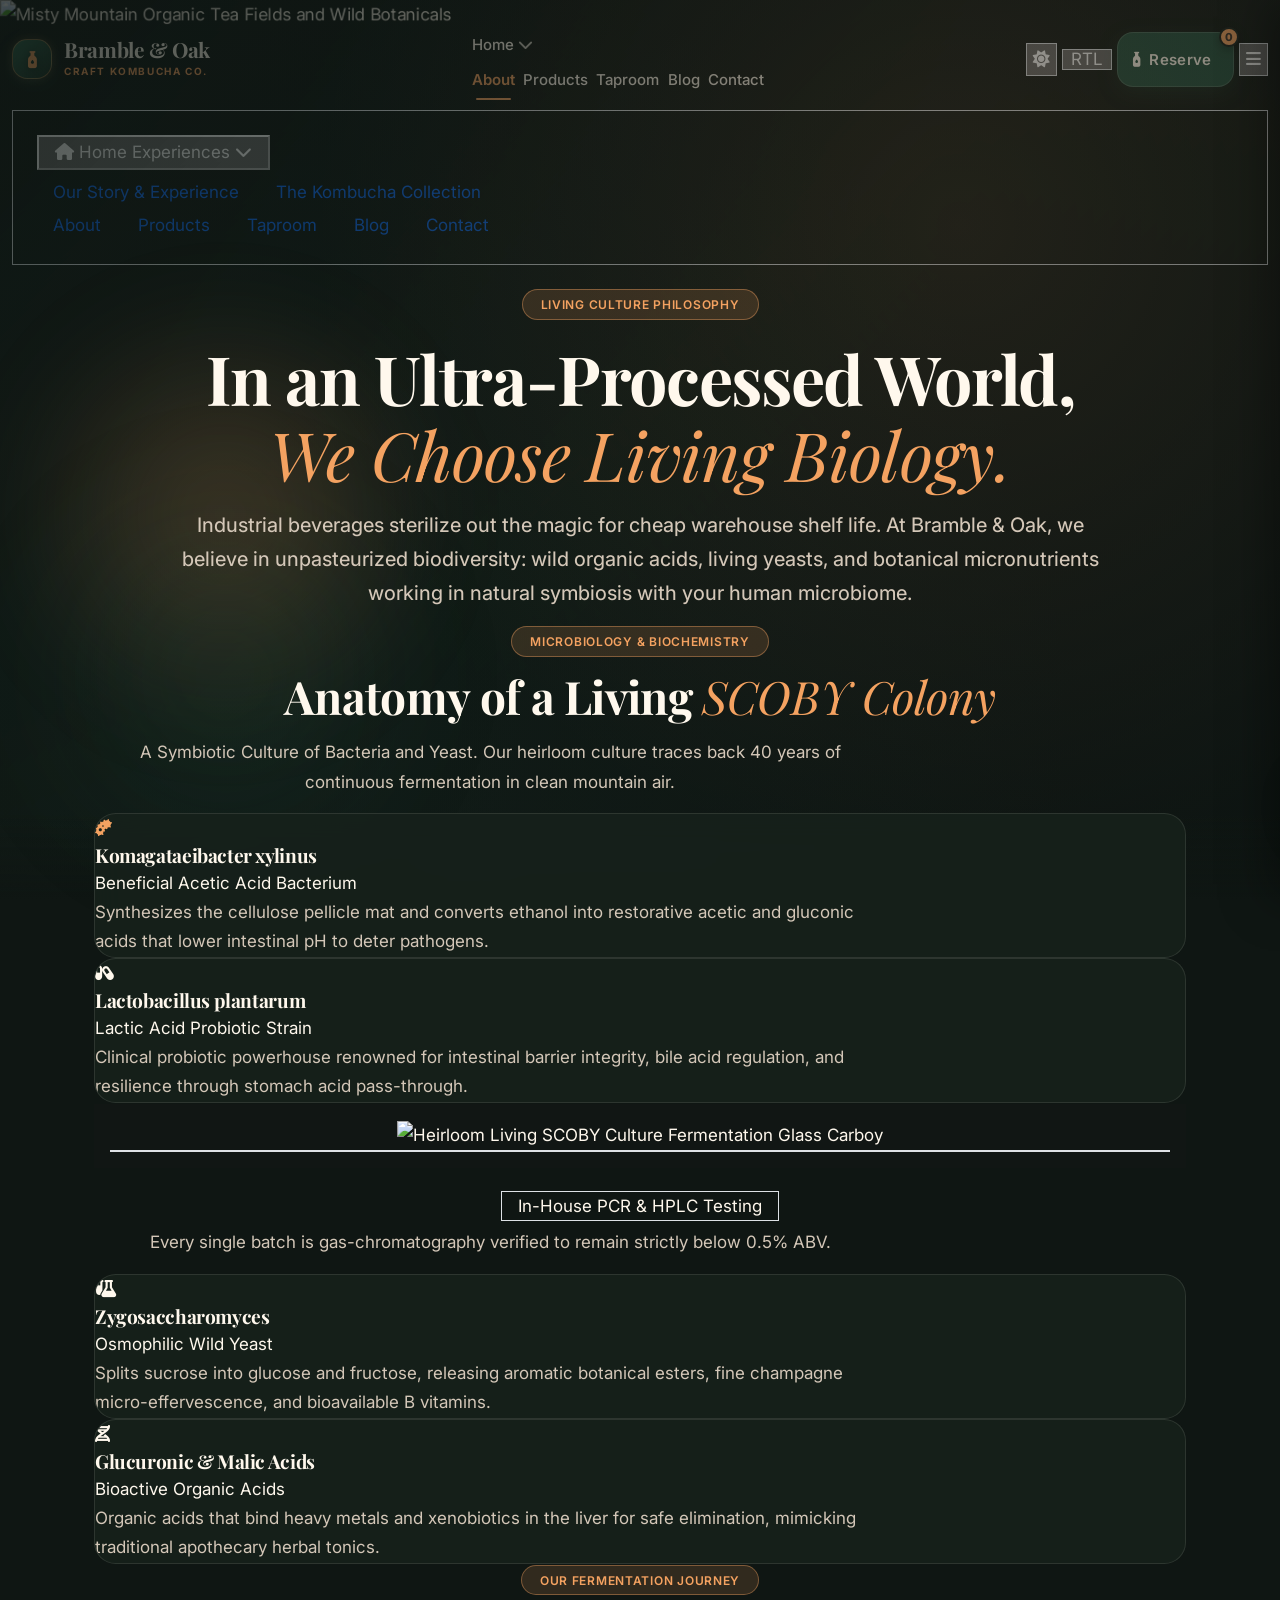
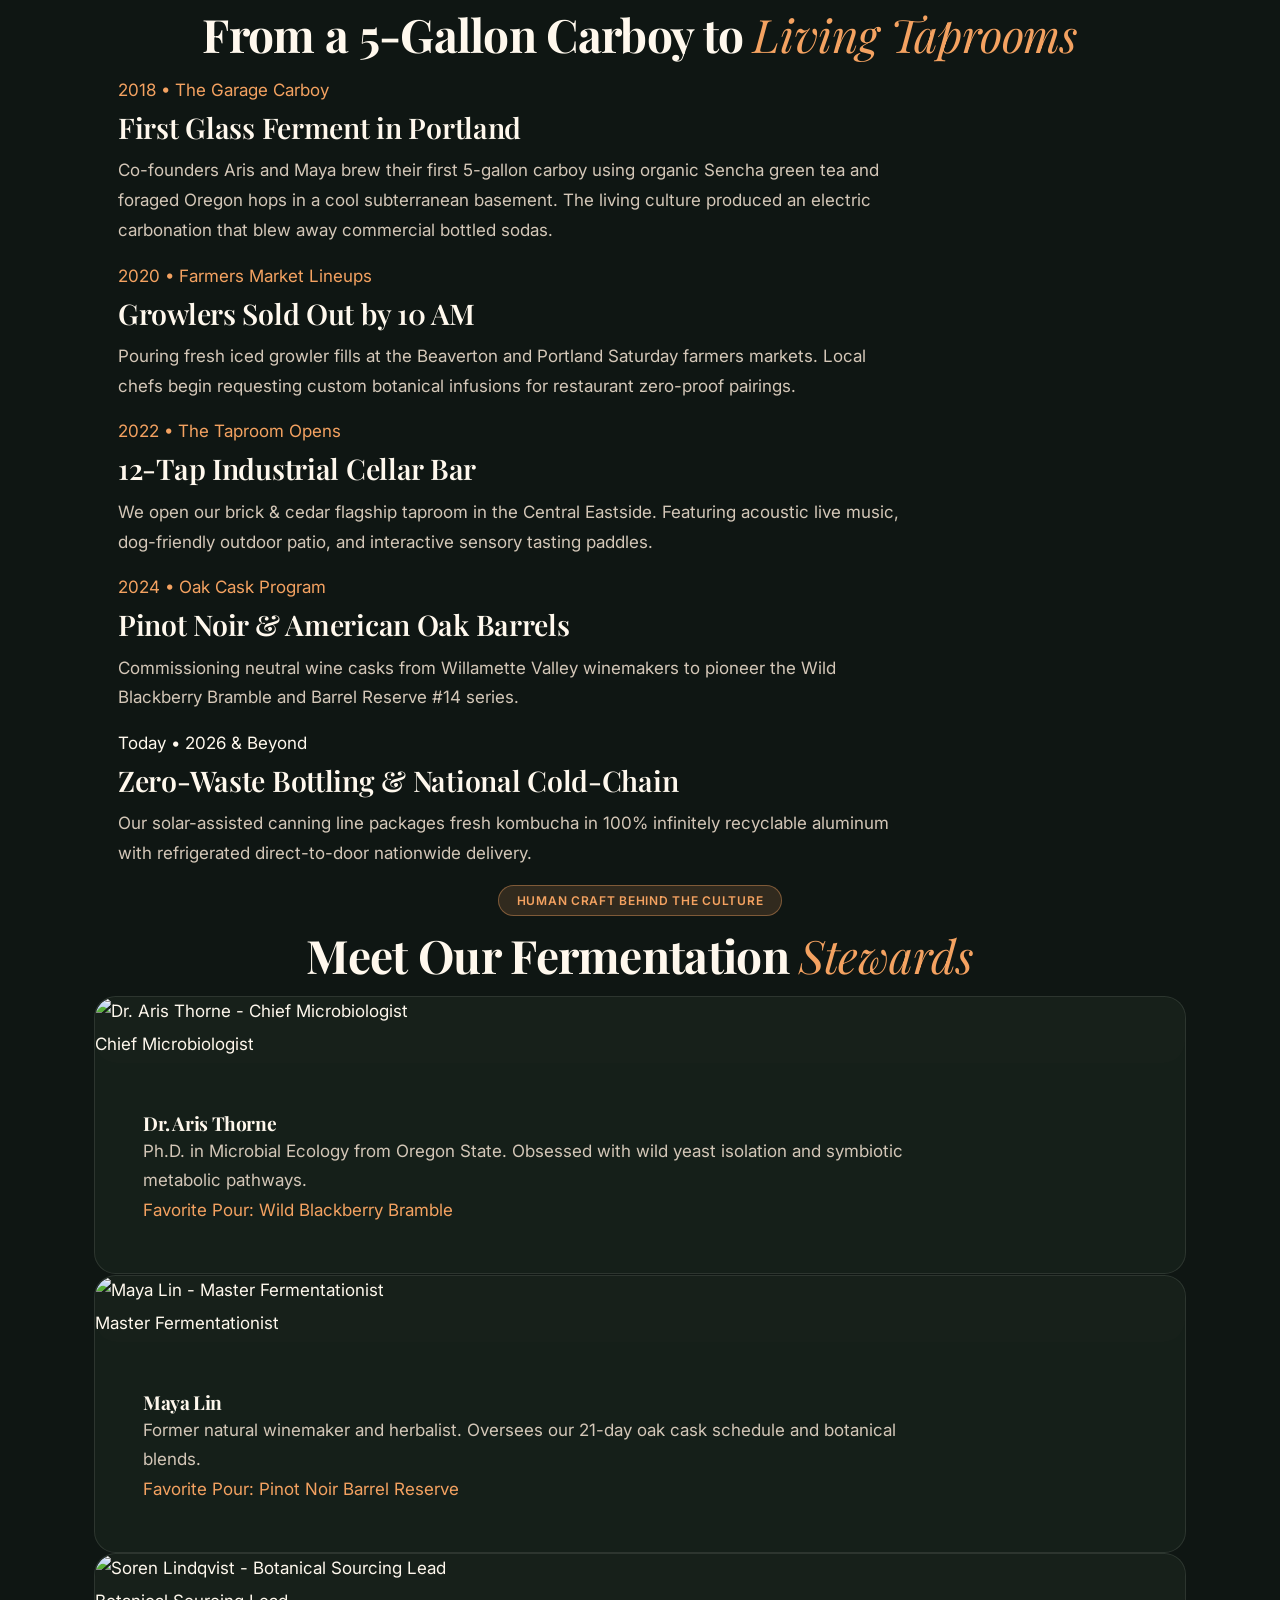
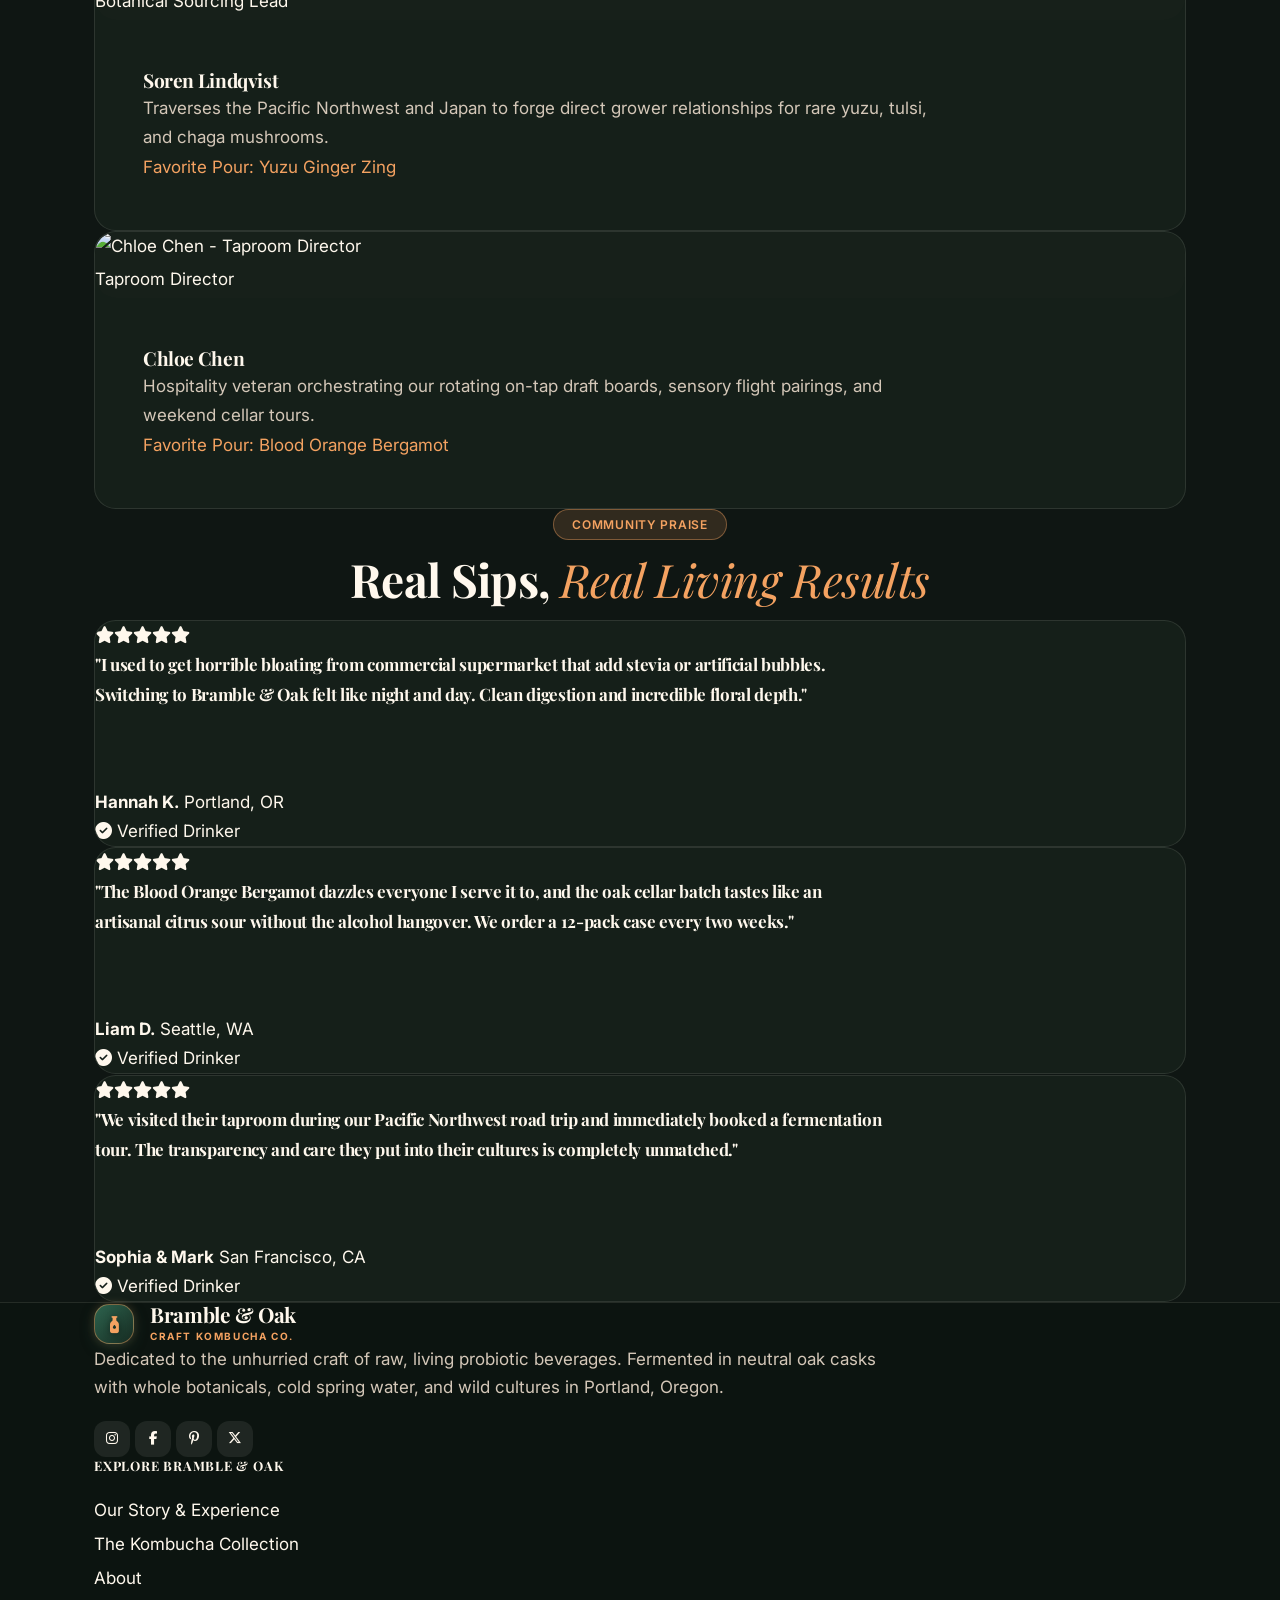
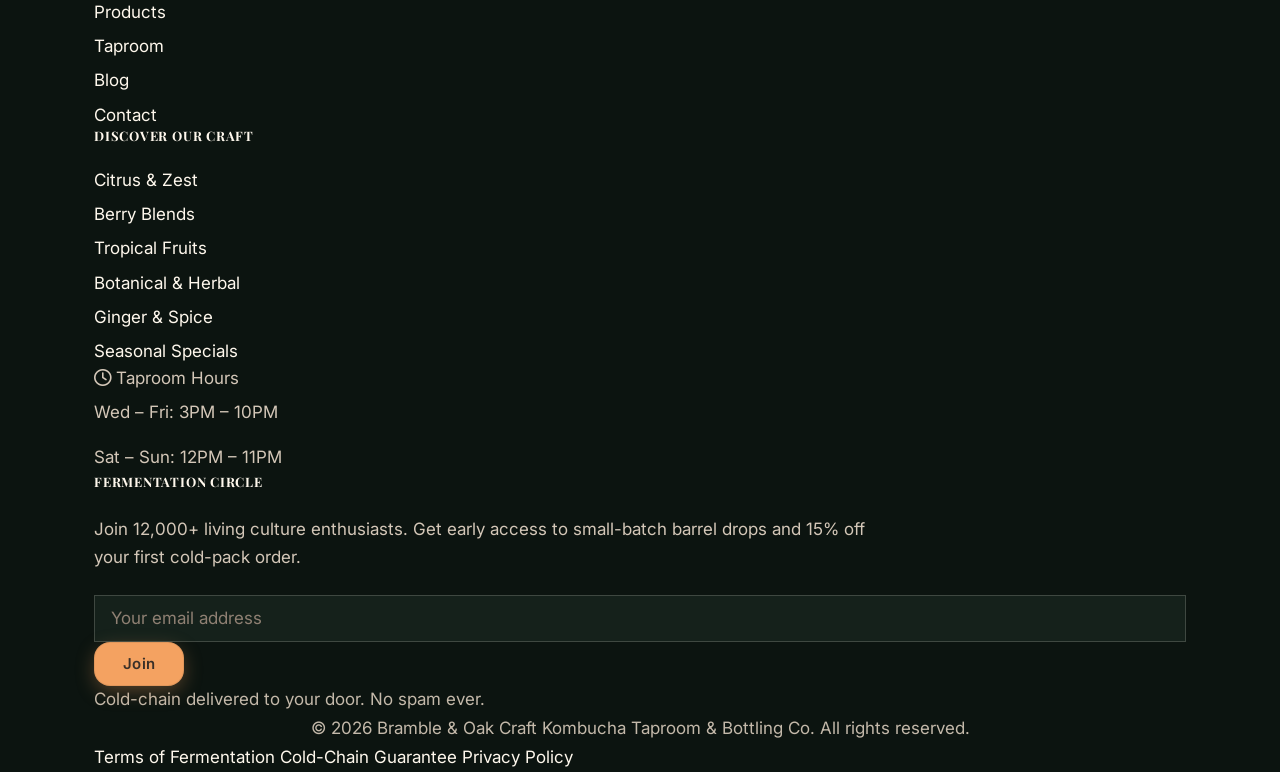
==== commit 382375fb: "Fix website issues" ====
--- a/about.html
+++ b/about.html
@@ -638,12 +638,12 @@
        GLOBAL COMPREHENSIVE FOOTER
        ========================================================================== -->
   <footer class="site-footer pt-16 pb-12">
-    <div class="container mx-auto px-4 sm:px-6 lg:px-6 xl:px-8">
-      <div class="grid grid-cols-1 sm:grid-cols-2 lg:grid-cols-12 gap-8 lg:gap-6 xl:gap-8 pb-12 border-b footer-divider">
+    <div class="container mx-auto px-4 sm:px-6 lg:px-8">
+      <div class="grid grid-cols-1 sm:grid-cols-2 lg:grid-cols-4 gap-8 lg:gap-8 xl:gap-10 pb-12 border-b footer-divider items-start">
         
-        <!-- Column 1 - Brand (3 cols) -->
-        <div class="lg:col-span-3 xl:col-span-3 space-y-4">
-          <a href="index.html" class="brand-logo flex items-center gap-3 group text-decoration-none m-0" aria-label="Bramble &amp; Oak Craft Kombucha">
+        <!-- Column 1 - Brand -->
+        <div class="space-y-4">
+          <a href="index.html" class="brand-logo flex items-center gap-3 group text-decoration-none" aria-label="Bramble &amp; Oak Craft Kombucha">
             <div class="brand-logo-icon">
               <i class="fa-solid fa-bottle-droplet text-lg"></i>
             </div>
@@ -652,7 +652,7 @@
               <span class="brand-logo-subtitle">Craft Kombucha Co.</span>
             </div>
           </a>
-          <p class="text-xs footer-desc max-w-sm m-0">
+          <p class="text-xs footer-desc max-w-sm">
             Dedicated to the unhurried craft of raw, living probiotic beverages. Fermented in neutral oak casks with whole botanicals, cold spring water, and wild cultures in Portland, Oregon.
           </p>
           <!-- Social Media Icons -->
@@ -672,10 +672,10 @@
           </div>
         </div>
 
-        <!-- Column 2 - Explore Bramble & Oak (2 cols) -->
-        <div class="lg:col-span-2 xl:col-span-2 space-y-3">
-          <h4 class="footer-heading text-xs m-0">Explore Bramble &amp; Oak</h4>
-          <ul class="space-y-2 text-xs p-0 m-0 list-none">
+        <!-- Column 2 - Explore Bramble & Oak -->
+        <div>
+          <h4 class="footer-heading text-xs mb-5 lg:whitespace-nowrap">Explore Bramble &amp; Oak</h4>
+          <ul class="space-y-2.5 text-xs p-0 list-none">
             <li><a href="index.html" class="footer-link">Our Story &amp; Experience</a></li>
             <li><a href="home-niche.html" class="footer-link">The Kombucha Collection</a></li>
             <li><a href="about.html" class="footer-link">About</a></li>
@@ -686,10 +686,10 @@
           </ul>
         </div>
 
-        <!-- Column 3 - Discover Our Craft (3 cols) -->
-        <div class="lg:col-span-3 xl:col-span-3 space-y-3">
-          <h4 class="footer-heading text-xs m-0">Discover Our Craft</h4>
-          <ul class="space-y-2 text-xs p-0 m-0 list-none">
+        <!-- Column 3 - Discover Our Craft -->
+        <div>
+          <h4 class="footer-heading text-xs mb-5 lg:whitespace-nowrap">Discover Our Craft</h4>
+          <ul class="space-y-2.5 text-xs p-0 list-none">
             <li><a href="products.html?category=citrus-zest" class="footer-link">Citrus &amp; Zest</a></li>
             <li><a href="products.html?category=berry-blends" class="footer-link">Berry Blends</a></li>
             <li><a href="products.html?category=tropical-fruits" class="footer-link">Tropical Fruits</a></li>
@@ -697,24 +697,24 @@
             <li><a href="products.html?category=ginger-spice" class="footer-link">Ginger &amp; Spice</a></li>
             <li><a href="products.html?category=seasonal-specials" class="footer-link">Seasonal Specials</a></li>
           </ul>
-          <div class="pt-2.5 border-t border-stone-200/50 dark:border-stone-800/50 text-[11px] footer-desc space-y-0.5">
-            <p class="m-0 font-semibold text-[#234E3D] dark:text-[#F4A261] flex items-center gap-1.5">
+          <div class="mt-6 pt-3.5 border-t border-stone-200/50 dark:border-stone-800/50 text-[11px] footer-desc space-y-1">
+            <p class="font-semibold text-[#234E3D] dark:text-[#F4A261] flex items-center gap-1.5 mb-1">
               <i class="fa-regular fa-clock text-[10px]"></i>
               <span>Taproom Hours</span>
             </p>
-            <p class="m-0">Wed &ndash; Fri: 3PM &ndash; 10PM</p>
-            <p class="m-0">Sat &ndash; Sun: 12PM &ndash; 11PM</p>
-          </div>
-        </div>
-
-        <!-- Column 4 - Fermentation Circle (Newsletter) (4 cols) -->
-        <div class="lg:col-span-4 xl:col-span-4 space-y-3">
-          <h4 class="footer-heading text-xs m-0">Fermentation Circle</h4>
-          <p class="text-xs footer-desc leading-relaxed m-0">
+            <p class="mb-0.5">Wed &ndash; Fri: 3PM &ndash; 10PM</p>
+            <p class="mb-0">Sat &ndash; Sun: 12PM &ndash; 11PM</p>
+          </div>
+        </div>
+
+        <!-- Column 4 - Fermentation Circle (Newsletter) -->
+        <div>
+          <h4 class="footer-heading text-xs mb-5 lg:whitespace-nowrap">Fermentation Circle</h4>
+          <p class="text-xs footer-desc leading-relaxed mb-4">
             Join 12,000+ living culture enthusiasts. Get early access to small-batch barrel drops and 15% off your first cold-pack order.
           </p>
 
-          <form class="newsletter-form space-y-2 mt-4 pt-1">
+          <form class="newsletter-form space-y-2.5">
             <div class="flex gap-2 w-full">
               <input type="email" placeholder="Your email address" required autocapitalize="none" spellcheck="false" pattern="[a-z0-9._%+\-]+@[a-z0-9.\-]+\.[a-z]{2,}$" 
                 class="footer-input flex-1 min-w-0 px-3 py-2 text-xs rounded-xl focus:outline-none focus:ring-2 focus:ring-[#F4A261]">
@@ -722,7 +722,7 @@
                 Join
               </button>
             </div>
-            <span class="block text-[11px] footer-desc">Cold-chain delivered to your door. No spam ever.</span>
+            <span class="block text-[11px] footer-desc mt-1.5">Cold-chain delivered to your door. No spam ever.</span>
           </form>
         </div>
 
--- a/assets/css/custom.css
+++ b/assets/css/custom.css
@@ -2146,13 +2146,17 @@
   line-height: 1.4;
   letter-spacing: 0.06em;
   text-transform: uppercase;
-  margin-top: 0;
-  margin-bottom: 1.25rem !important;
+  margin-top: 0 !important;
+  margin-bottom: 1.35rem !important;
   display: block;
-  white-space: normal !important;
-  word-wrap: break-word;
-  overflow-wrap: break-word;
   transition: color 0.3s ease;
+}
+
+@media (min-width: 1024px) {
+  .site-footer .footer-heading {
+    white-space: nowrap !important;
+    min-height: 1.25rem;
+  }
 }
 
 .footer-desc {
@@ -2227,7 +2231,8 @@
   .site-footer .footer-heading {
     font-size: 0.75rem !important;
     letter-spacing: 0.05em !important;
-    margin-bottom: 1rem !important;
+    margin-bottom: 1.35rem !important;
+    white-space: nowrap !important;
   }
   .site-footer .grid {
     column-gap: 1.5rem !important;
@@ -2819,12 +2824,10 @@
   font-size: 1.125rem !important;
   line-height: 1.35 !important;
   font-weight: 700;
-  height: 2.85rem !important;
-  min-height: 2.85rem !important;
-  max-height: 2.85rem !important;
-  display: -webkit-box !important;
-  -webkit-line-clamp: 2 !important;
-  -webkit-box-orient: vertical !important;
+  height: 3.05rem !important;
+  min-height: 3.05rem !important;
+  max-height: 3.05rem !important;
+  display: block !important;
   overflow: hidden !important;
   margin: 0 !important;
 }
@@ -2842,9 +2845,9 @@
 @media (min-width: 1280px) {
   .featured-card-title {
     font-size: 1.175rem !important;
-    height: 3rem !important;
-    min-height: 3rem !important;
-    max-height: 3rem !important;
+    height: 3.25rem !important;
+    min-height: 3.25rem !important;
+    max-height: 3.25rem !important;
   }
 }
 
@@ -2855,9 +2858,7 @@
   height: 2.35rem !important;
   min-height: 2.35rem !important;
   max-height: 2.35rem !important;
-  display: -webkit-box !important;
-  -webkit-line-clamp: 2 !important;
-  -webkit-box-orient: vertical !important;
+  display: block !important;
   overflow: hidden !important;
   margin: 0 !important;
 }
@@ -2911,11 +2912,23 @@
 }
 
 .product-card-price-row {
-  height: 1.75rem !important;
+  height: 1.85rem !important;
   display: flex !important;
   align-items: center !important;
   justify-content: space-between !important;
+  flex-wrap: nowrap !important;
   white-space: nowrap !important;
+  width: 100% !important;
+  gap: 0.5rem !important;
+}
+
+.product-card-price-row > div:first-child {
+  display: flex !important;
+  align-items: baseline !important;
+  flex-wrap: nowrap !important;
+  white-space: nowrap !important;
+  gap: 0.35rem !important;
+  min-width: 0 !important;
 }
 
 .product-card-price-row .price-val {
@@ -2923,6 +2936,11 @@
   font-weight: 700;
   font-size: 1.25rem;
   line-height: 1;
+  white-space: nowrap !important;
+}
+
+.product-card-price-row span {
+  white-space: nowrap !important;
 }
 
 @media (max-width: 639.98px) {
@@ -3442,3 +3460,24 @@
     letter-spacing: 0.02em !important;
   }
 }
+
+/* ==========================================================================
+   EQUAL-HEIGHT & VERTICAL BASELINE ALIGNMENT FOR CARDS & PROCESS STEPS
+   ========================================================================== */
+.glass-card.flex.flex-col {
+  display: flex !important;
+  flex-direction: column !important;
+  justify-content: space-between !important;
+  height: 100% !important;
+}
+
+.glass-card.flex.flex-col > div:first-child {
+  display: flex;
+  flex-direction: column;
+  flex: 1 1 auto;
+}
+
+.glass-card.flex.flex-col > div:first-child > p {
+  flex-grow: 1;
+}
+
